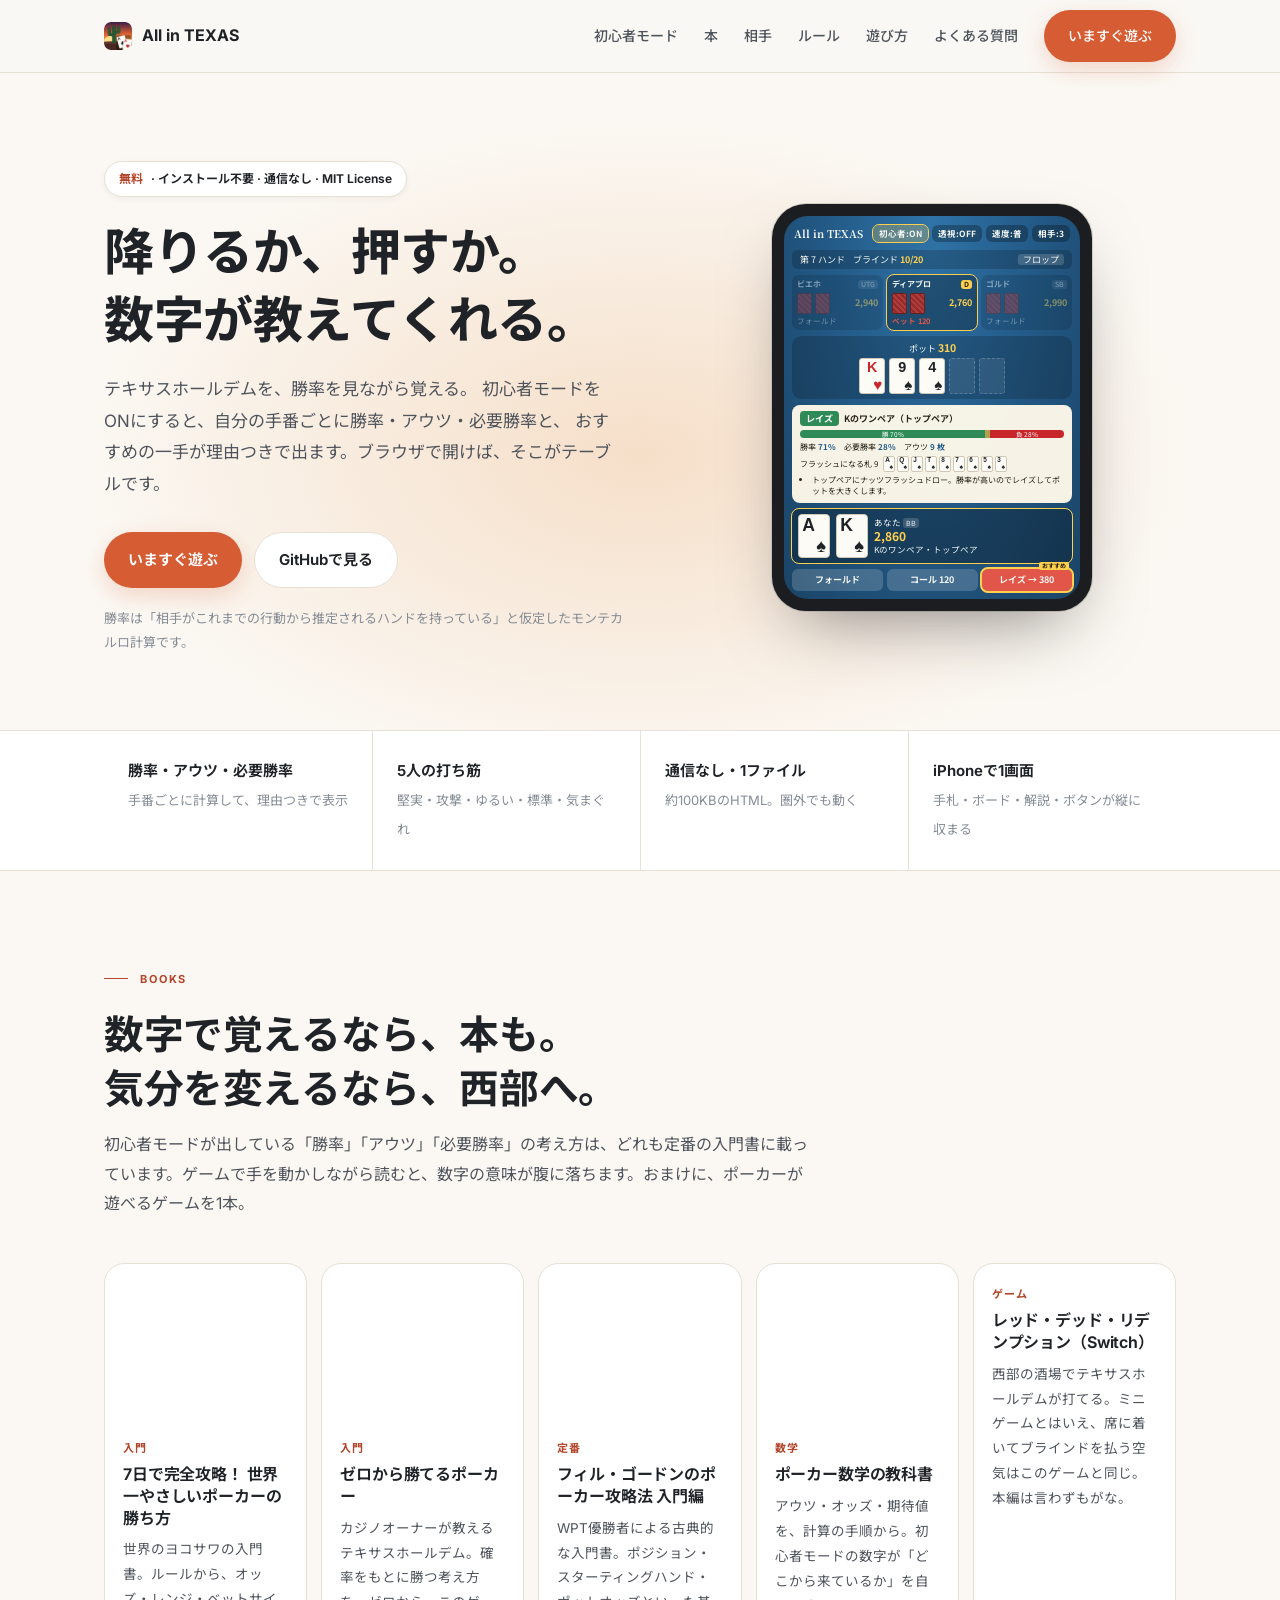
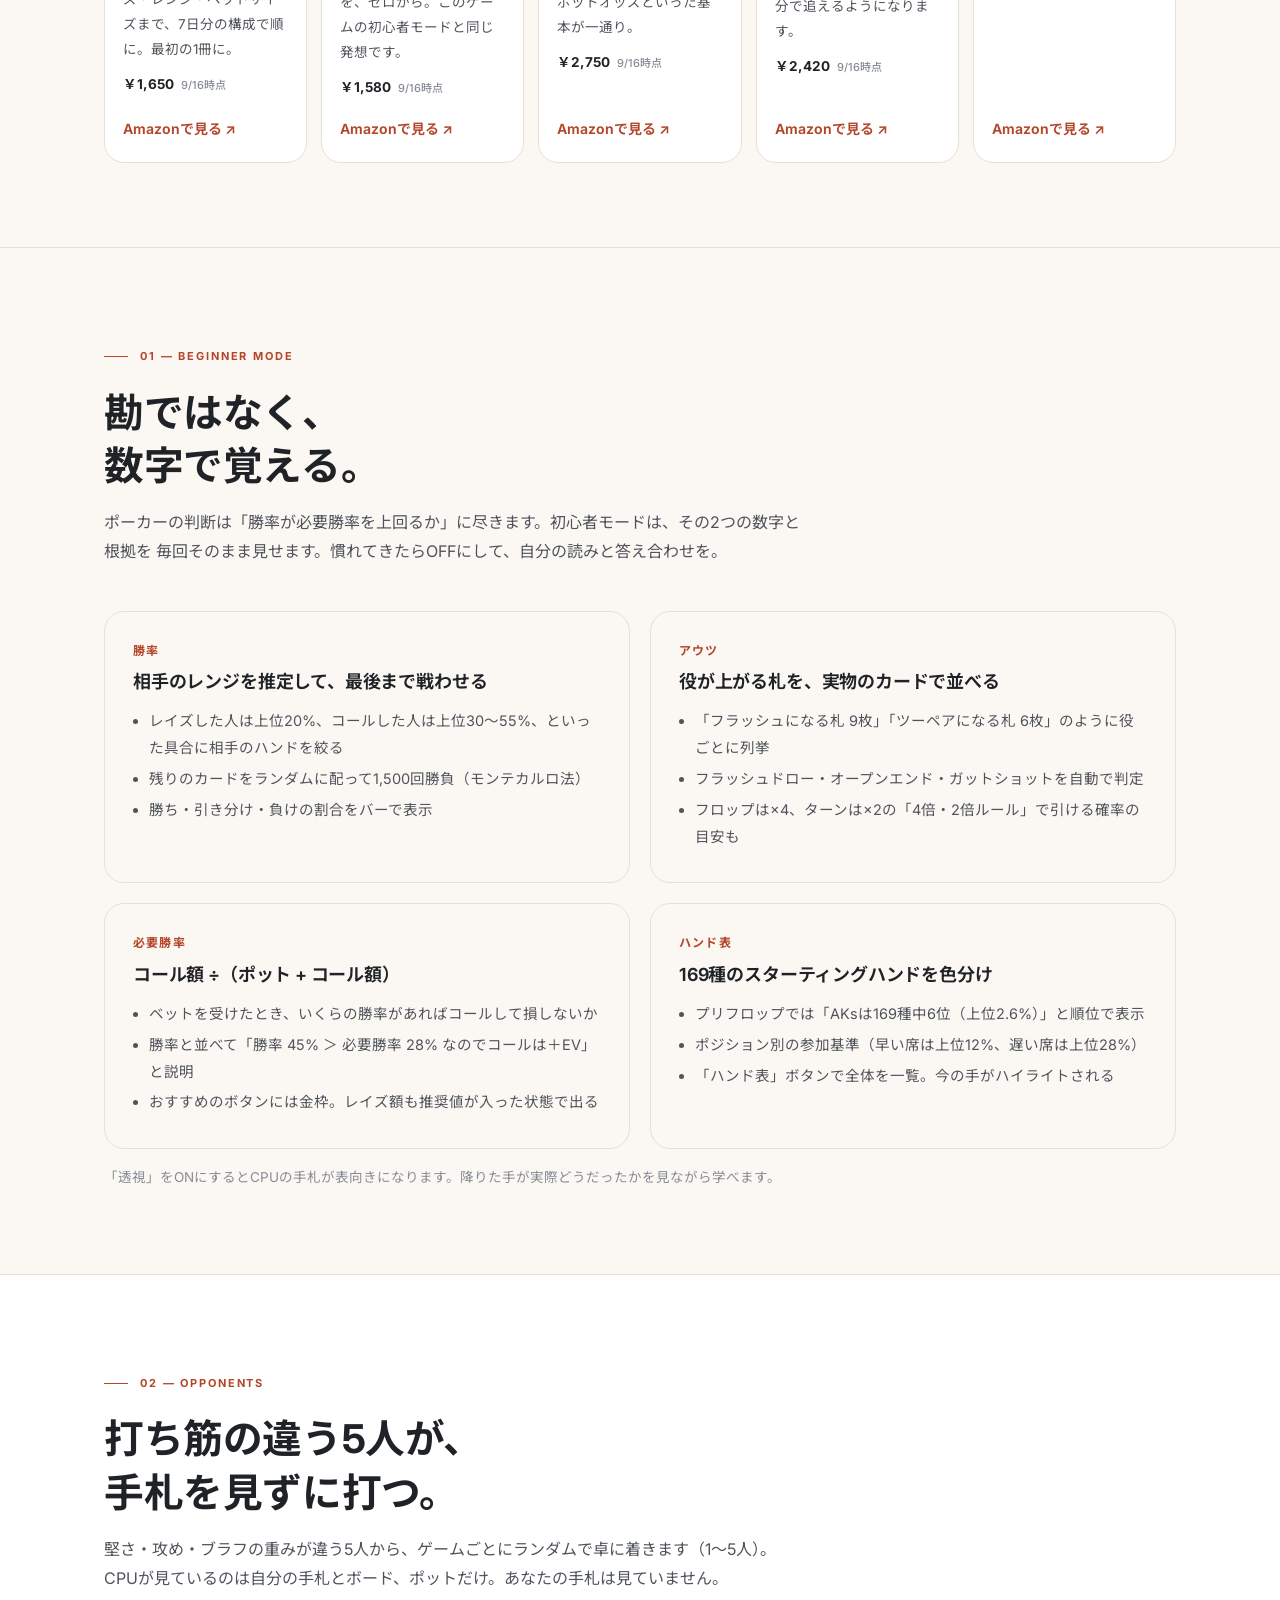
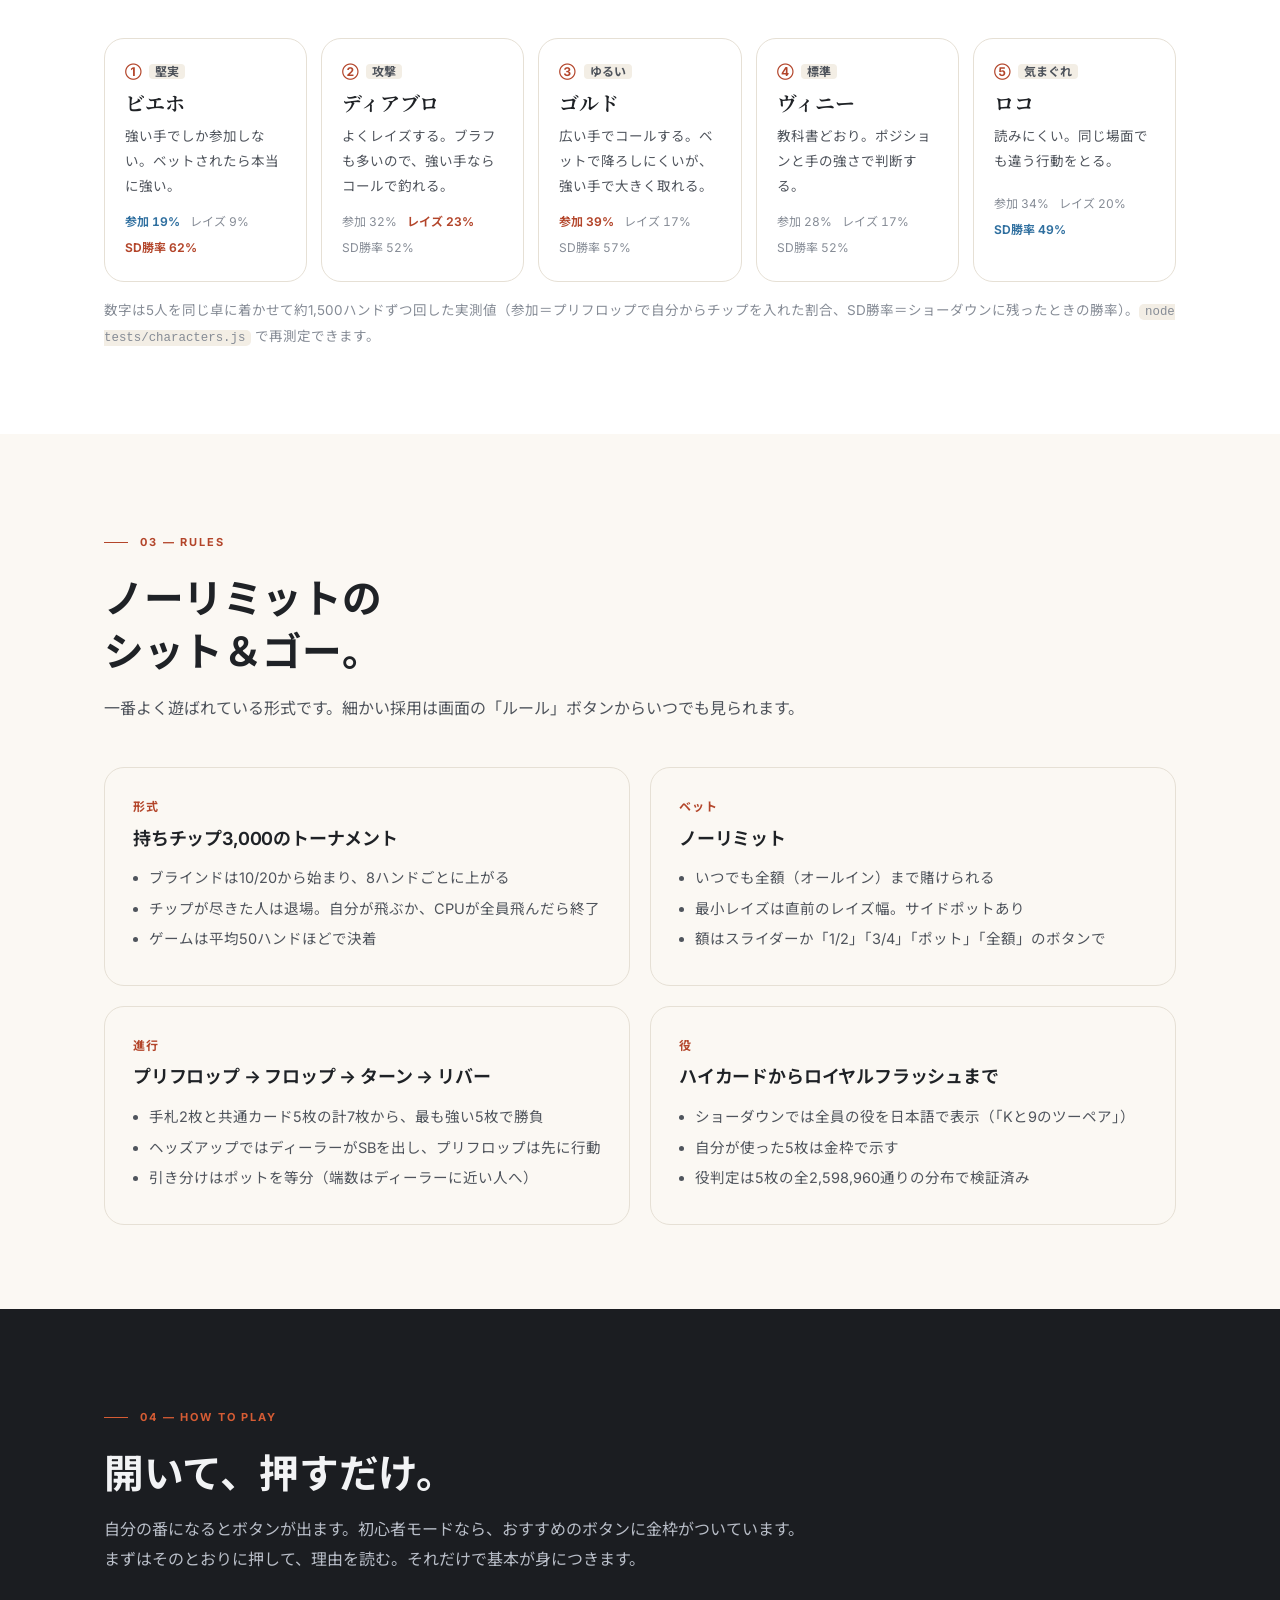
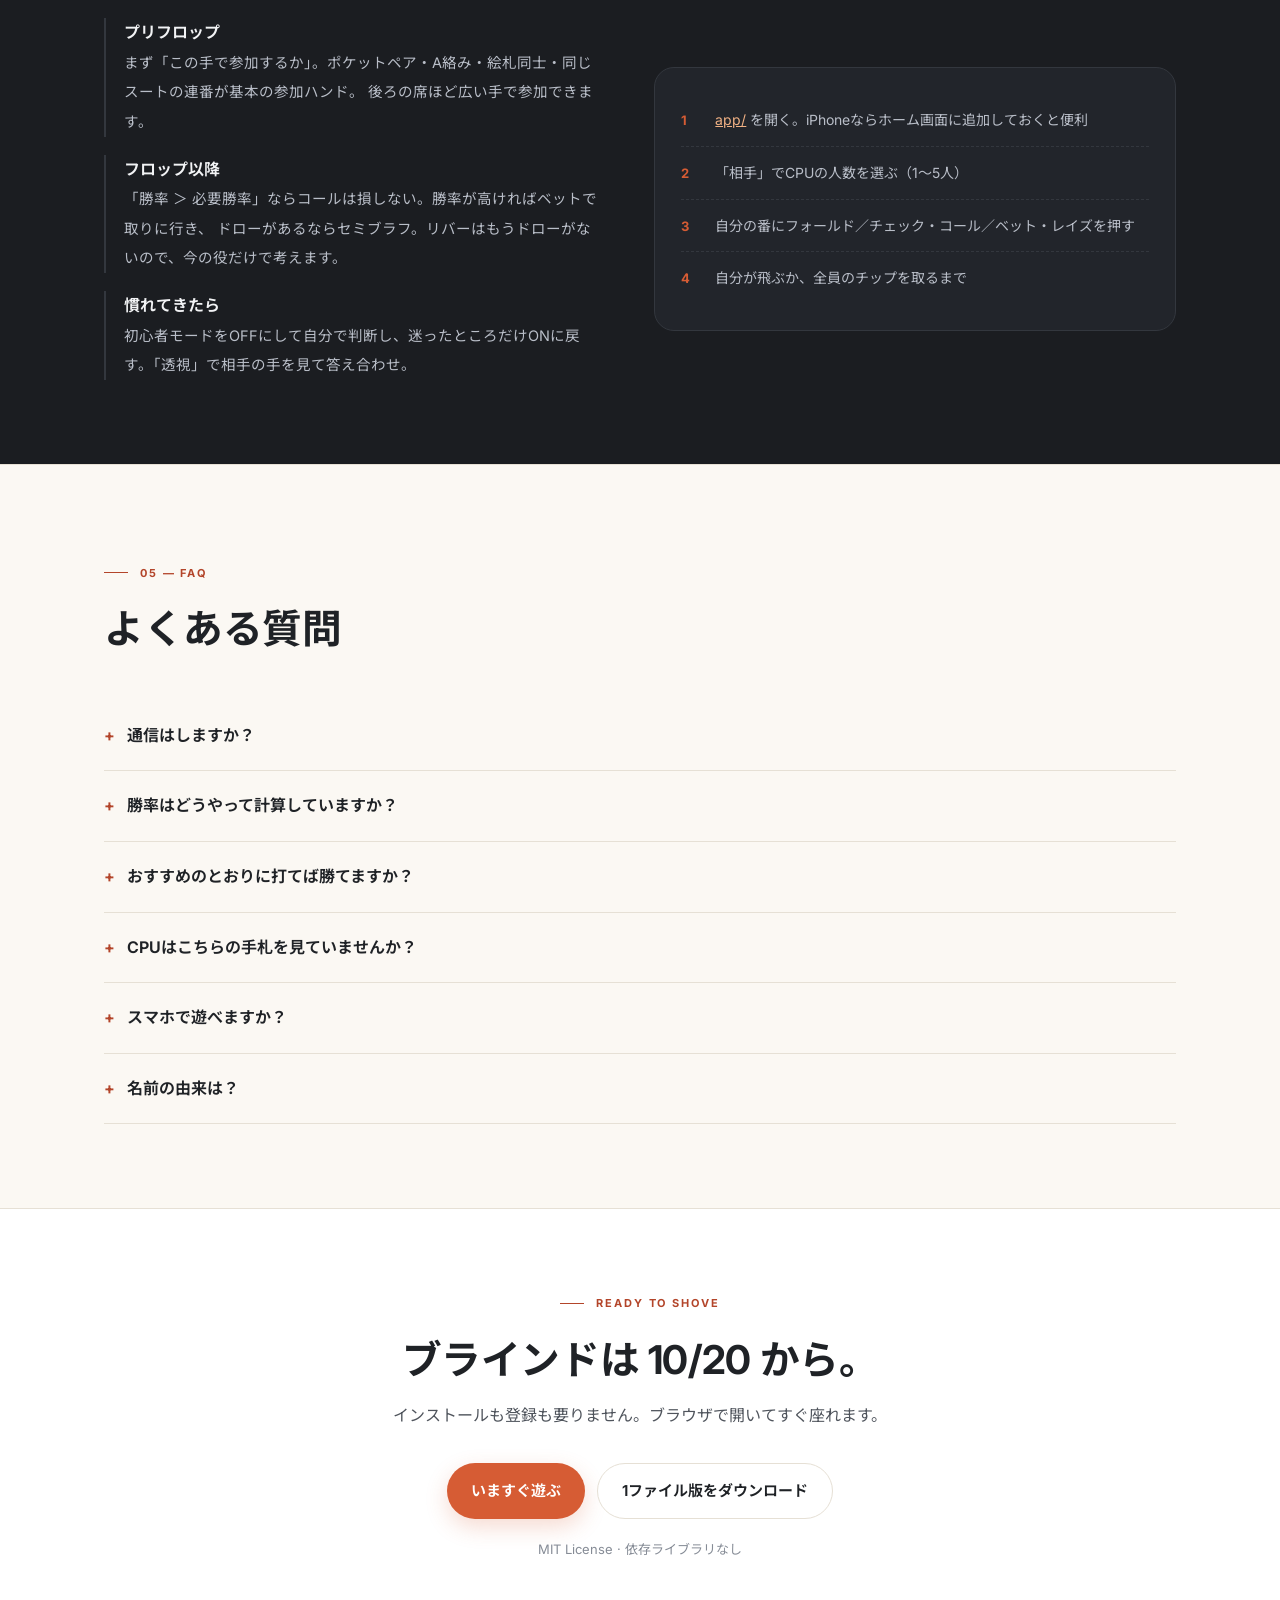
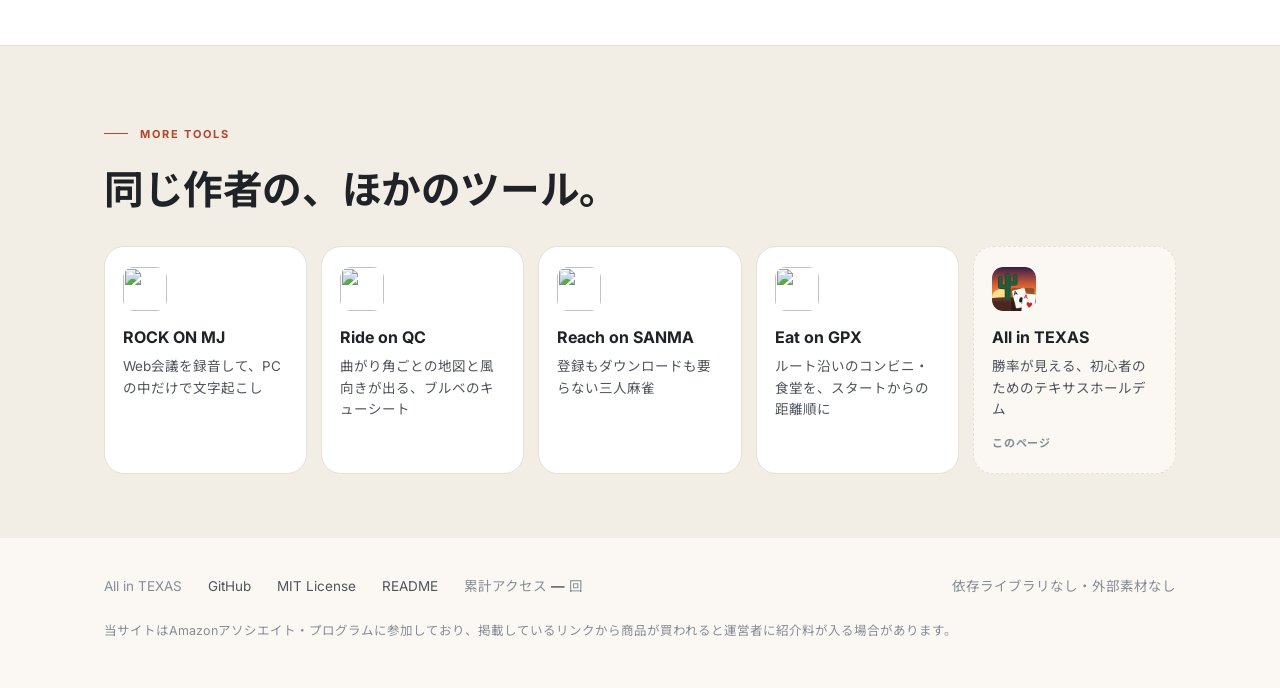
==== index.html @ 0d5d290a "本欄にレッド・デッド・リデンプション（Switch）を追加、5列に Co-Authored-By: Claude Opus 5 <noreply@anthropic.com>" ====
<!doctype html>
<html lang="ja">
<head>
<meta charset="utf-8">
<meta name="viewport" content="width=device-width,initial-scale=1">
<title>All in TEXAS｜勝率が見える、初心者のためのテキサスホールデム</title>
<meta name="description" content="インストール不要・通信なし・1ファイルで動くテキサスホールデム。初心者モードをONにすると、手番ごとに勝率・アウツ・必要勝率と、おすすめの一手を理由つきで表示。打ち筋の違う5人のCPUと対戦。">
<meta property="og:title" content="All in TEXAS">
<meta property="og:description" content="降りるか、押すか。数字が教えてくれる。勝率・アウツ・必要勝率が見える、初心者のためのテキサスホールデム。">
<meta property="og:type" content="website">
<meta property="og:url" content="https://pikaring.github.io/all-in-texas/">
<meta property="og:image" content="https://pikaring.github.io/all-in-texas/assets/og.png">
<meta property="og:image:width" content="1200">
<meta property="og:image:height" content="630">
<meta name="twitter:card" content="summary_large_image">
<meta name="twitter:title" content="All in TEXAS">
<meta name="twitter:description" content="降りるか、押すか。数字が教えてくれる。勝率・アウツ・必要勝率が見える、初心者のためのテキサスホールデム。">
<meta name="twitter:image" content="https://pikaring.github.io/all-in-texas/assets/og.png">
<link rel="icon" href="assets/favicon.ico">
<link rel="preconnect" href="https://fonts.googleapis.com">
<link rel="preconnect" href="https://fonts.gstatic.com" crossorigin>
<link href="https://fonts.googleapis.com/css2?family=Inter:wght@400;500;600;650;700;750&family=Noto+Sans+JP:wght@400;500;600;700&family=Noto+Serif+JP:wght@700&display=swap" rel="stylesheet">
<link rel="stylesheet" href="assets/site.css">
</head>
<body>

<header class="header">
  <div class="wrap header-inner">
    <a class="brand" href="#top"><img src="assets/icon.png" alt=""> All in TEXAS</a>
    <nav class="nav">
      <a href="#coach">初心者モード</a>
      <a href="#goods">本</a>
      <a href="#cpu">相手</a>
      <a href="#rules">ルール</a>
      <a href="#how">遊び方</a>
      <a href="#faq">よくある質問</a>
      <a class="btn btn-main" href="app/">いますぐ遊ぶ</a>
    </nav>
  </div>
</header>

<main id="top">

  <section class="hero">
    <div class="wrap hero-grid">
      <div>
        <span class="pill"><b>無料</b> · インストール不要 · 通信なし · MIT License</span>
        <h1>降りるか、押すか。<br>数字が教えてくれる。</h1>
        <p class="lead">テキサスホールデムを、勝率を見ながら覚える。
          初心者モードをONにすると、自分の手番ごとに勝率・アウツ・必要勝率と、
          おすすめの一手が理由つきで出ます。ブラウザで開けば、そこがテーブルです。</p>
        <div class="hero-actions">
          <a class="btn btn-main" href="app/">いますぐ遊ぶ</a>
          <a class="btn btn-sub" href="https://github.com/pikaring/all-in-texas">GitHubで見る</a>
        </div>
        <p class="hero-note">勝率は「相手がこれまでの行動から推定されるハンドを持っている」と仮定したモンテカルロ計算です。</p>
      </div>

      <!-- 実物の画面（app/css/style.css）の配色・段構成に合わせたモック -->
      <div class="phone" aria-hidden="true">
        <div class="board">
          <div class="tb"><span class="tt">All in TEXAS</span><span class="on">初心者:ON</span><span>透視:OFF</span><span>速度:普</span><span>相手:3</span></div>
          <div class="ib"><span>第 7 ハンド</span><span>ブラインド <b>10/20</b></span><span class="st">フロップ</span></div>

          <div class="opps">
            <div class="seat fold"><div class="sh"><b>ビエホ</b><span class="pos">UTG</span></div><div class="sb"><i class="c back"></i><i class="c back"></i><span class="stk">2,940</span></div><div class="sf">フォールド</div></div>
            <div class="seat act"><div class="sh"><b>ディアブロ</b><span class="pos d">D</span></div><div class="sb"><i class="c back"></i><i class="c back"></i><span class="stk">2,760</span></div><div class="sf strong">ベット 120</div></div>
            <div class="seat fold"><div class="sh"><b>ゴルド</b><span class="pos">SB</span></div><div class="sb"><i class="c back"></i><i class="c back"></i><span class="stk">2,990</span></div><div class="sf">フォールド</div></div>
          </div>

          <div class="center">
            <div class="pot">ポット <b>310</b></div>
            <div class="row"><i class="c r">K<small>♥</small></i><i class="c">9<small>♠</small></i><i class="c">4<small>♠</small></i><i class="c slot"></i><i class="c slot"></i></div>
          </div>

          <div class="coach">
            <div><span class="rec">レイズ</span><span class="hn">Kのワンペア（トップペア）</span></div>
            <div class="bar"><div class="w" style="width:70%">勝 70%</div><div class="t" style="width:2%"></div><div class="l" style="width:28%">負 28%</div></div>
            <div class="stats"><span>勝率 <b>71%</b></span><span>必要勝率 <b>28%</b></span><span>アウツ <b>9 枚</b></span></div>
            <div class="outs"><span class="lbl">フラッシュになる札 9</span><i class="c">A<small>♠</small></i><i class="c">Q<small>♠</small></i><i class="c">J<small>♠</small></i><i class="c">T<small>♠</small></i><i class="c">8<small>♠</small></i><i class="c">7<small>♠</small></i><i class="c">6<small>♠</small></i><i class="c">5<small>♠</small></i><i class="c">3<small>♠</small></i></div>
            <ul><li>トップペアにナッツフラッシュドロー。勝率が高いのでレイズしてポットを大きくします。</li></ul>
          </div>

          <div class="me">
            <i class="c">A<small>♠</small></i><i class="c">K<small>♠</small></i>
            <div class="info"><div>あなた <span class="pos" style="background:#ffffff29;border-radius:3px;padding:0 3px;font-size:7px">BB</span></div><div class="stk">2,860</div><div>Kのワンペア・トップペア</div></div>
          </div>
          <div class="acts"><span class="ab">フォールド</span><span class="ab">コール 120</span><span class="ab warn rec">レイズ → 380</span></div>
        </div>
      </div>
    </div>
  </section>

  <div class="specs">
    <div class="wrap specs-grid">
      <div class="spec"><b>勝率・アウツ・必要勝率</b><span>手番ごとに計算して、理由つきで表示</span></div>
      <div class="spec"><b>5人の打ち筋</b><span>堅実・攻撃・ゆるい・標準・気まぐれ</span></div>
      <div class="spec"><b>通信なし・1ファイル</b><span>約100KBのHTML。圏外でも動く</span></div>
      <div class="spec"><b>iPhoneで1画面</b><span>手札・ボード・解説・ボタンが縦に収まる</span></div>
    </div>
  </div>

  <section class="goods" id="goods">
    <div class="wrap">
      <div class="sec-head">
        <p class="eyebrow">BOOKS</p>
        <h2>数字で覚えるなら、本も。<br>気分を変えるなら、西部へ。</h2>
        <p>初心者モードが出している「勝率」「アウツ」「必要勝率」の考え方は、どれも定番の入門書に載っています。ゲームで手を動かしながら読むと、数字の意味が腹に落ちます。おまけに、ポーカーが遊べるゲームを1本。</p>
      </div>
      <div class="goods-grid">
        <div class="good" data-asin="4046066601">
          <p class="gcat">入門</p>
          <h3>7日で完全攻略！ 世界一やさしいポーカーの勝ち方</h3>
          <p>世界のヨコサワの入門書。ルールから、オッズ・レンジ・ベットサイズまで、7日分の構成で順に。最初の1冊に。</p>
          <a class="glink" href="https://www.amazon.co.jp/dp/4046066601?tag=redcomet-22" target="_blank" rel="sponsored noopener">Amazonで見る ↗</a>
        </div>
        <div class="good" data-asin="4041081467">
          <p class="gcat">入門</p>
          <h3>ゼロから勝てるポーカー</h3>
          <p>カジノオーナーが教えるテキサスホールデム。確率をもとに勝つ考え方を、ゼロから。このゲームの初心者モードと同じ発想です。</p>
          <a class="glink" href="https://www.amazon.co.jp/dp/4041081467?tag=redcomet-22" target="_blank" rel="sponsored noopener">Amazonで見る ↗</a>
        </div>
        <div class="good" data-asin="4775949012">
          <p class="gcat">定番</p>
          <h3>フィル・ゴードンのポーカー攻略法 入門編</h3>
          <p>WPT優勝者による古典的な入門書。ポジション・スターティングハンド・ポットオッズといった基本が一通り。</p>
          <a class="glink" href="https://www.amazon.co.jp/dp/4775949012?tag=redcomet-22" target="_blank" rel="sponsored noopener">Amazonで見る ↗</a>
        </div>
        <div class="good" data-asin="4775949292">
          <p class="gcat">数学</p>
          <h3>ポーカー数学の教科書</h3>
          <p>アウツ・オッズ・期待値を、計算の手順から。初心者モードの数字が「どこから来ているか」を自分で追えるようになります。</p>
          <a class="glink" href="https://www.amazon.co.jp/dp/4775949292?tag=redcomet-22" target="_blank" rel="sponsored noopener">Amazonで見る ↗</a>
        </div>
        <div class="good" data-asin="B0CGH7T43M">
          <p class="gcat">ゲーム</p>
          <h3>レッド・デッド・リデンプション（Switch）</h3>
          <p>西部の酒場でテキサスホールデムが打てる。ミニゲームとはいえ、席に着いてブラインドを払う空気はこのゲームと同じ。本編は言わずもがな。</p>
          <a class="glink" href="https://www.amazon.co.jp/dp/B0CGH7T43M?tag=redcomet-22" target="_blank" rel="sponsored noopener">Amazonで見る ↗</a>
        </div>
      </div>
    </div>
  </section>

  <section id="coach">
    <div class="wrap">
      <div class="sec-head">
        <p class="eyebrow">01 — BEGINNER MODE</p>
        <h2>勘ではなく、<br>数字で覚える。</h2>
        <p>ポーカーの判断は「勝率が必要勝率を上回るか」に尽きます。初心者モードは、その2つの数字と根拠を
          毎回そのまま見せます。慣れてきたらOFFにして、自分の読みと答え合わせを。</p>
      </div>

      <div class="cards">
        <div class="card">
          <p class="num">勝率</p>
          <h3>相手のレンジを推定して、最後まで戦わせる</h3>
          <ul>
            <li>レイズした人は上位20%、コールした人は上位30〜55%、といった具合に相手のハンドを絞る</li>
            <li>残りのカードをランダムに配って1,500回勝負（モンテカルロ法）</li>
            <li>勝ち・引き分け・負けの割合をバーで表示</li>
          </ul>
        </div>
        <div class="card">
          <p class="num">アウツ</p>
          <h3>役が上がる札を、実物のカードで並べる</h3>
          <ul>
            <li>「フラッシュになる札 9枚」「ツーペアになる札 6枚」のように役ごとに列挙</li>
            <li>フラッシュドロー・オープンエンド・ガットショットを自動で判定</li>
            <li>フロップは×4、ターンは×2の「4倍・2倍ルール」で引ける確率の目安も</li>
          </ul>
        </div>
        <div class="card">
          <p class="num">必要勝率</p>
          <h3>コール額 ÷（ポット + コール額）</h3>
          <ul>
            <li>ベットを受けたとき、いくらの勝率があればコールして損しないか</li>
            <li>勝率と並べて「勝率 45% ＞ 必要勝率 28% なのでコールは＋EV」と説明</li>
            <li>おすすめのボタンには金枠。レイズ額も推奨値が入った状態で出る</li>
          </ul>
        </div>
        <div class="card">
          <p class="num">ハンド表</p>
          <h3>169種のスターティングハンドを色分け</h3>
          <ul>
            <li>プリフロップでは「AKsは169種中6位（上位2.6%）」と順位で表示</li>
            <li>ポジション別の参加基準（早い席は上位12%、遅い席は上位28%）</li>
            <li>「ハンド表」ボタンで全体を一覧。今の手がハイライトされる</li>
          </ul>
        </div>
      </div>
      <p class="note">「透視」をONにするとCPUの手札が表向きになります。降りた手が実際どうだったかを見ながら学べます。</p>
    </div>
  </section>

  <section class="alt" id="cpu">
    <div class="wrap">
      <div class="sec-head">
        <p class="eyebrow">02 — OPPONENTS</p>
        <h2>打ち筋の違う5人が、<br>手札を見ずに打つ。</h2>
        <p>堅さ・攻め・ブラフの重みが違う5人から、ゲームごとにランダムで卓に着きます（1〜5人）。
          CPUが見ているのは自分の手札とボード、ポットだけ。あなたの手札は見ていません。</p>
      </div>

      <div class="chars">
        <div class="char"><div class="cn">①<span class="tag">堅実</span></div><h3>ビエホ</h3><p>強い手でしか参加しない。ベットされたら本当に強い。</p><div class="stat"><span class="cool">参加 19%</span><span>レイズ 9%</span><span class="hot">SD勝率 62%</span></div></div>
        <div class="char"><div class="cn">②<span class="tag">攻撃</span></div><h3>ディアブロ</h3><p>よくレイズする。ブラフも多いので、強い手ならコールで釣れる。</p><div class="stat"><span>参加 32%</span><span class="hot">レイズ 23%</span><span>SD勝率 52%</span></div></div>
        <div class="char"><div class="cn">③<span class="tag">ゆるい</span></div><h3>ゴルド</h3><p>広い手でコールする。ベットで降ろしにくいが、強い手で大きく取れる。</p><div class="stat"><span class="hot">参加 39%</span><span>レイズ 17%</span><span>SD勝率 57%</span></div></div>
        <div class="char"><div class="cn">④<span class="tag">標準</span></div><h3>ヴィニー</h3><p>教科書どおり。ポジションと手の強さで判断する。</p><div class="stat"><span>参加 28%</span><span>レイズ 17%</span><span>SD勝率 52%</span></div></div>
        <div class="char"><div class="cn">⑤<span class="tag">気まぐれ</span></div><h3>ロコ</h3><p>読みにくい。同じ場面でも違う行動をとる。</p><div class="stat"><span>参加 34%</span><span>レイズ 20%</span><span class="cool">SD勝率 49%</span></div></div>
      </div>
      <p class="note">数字は5人を同じ卓に着かせて約1,500ハンドずつ回した実測値（参加＝プリフロップで自分からチップを入れた割合、SD勝率＝ショーダウンに残ったときの勝率）。<code>node tests/characters.js</code> で再測定できます。</p>
    </div>
  </section>

  <section id="rules">
    <div class="wrap">
      <div class="sec-head">
        <p class="eyebrow">03 — RULES</p>
        <h2>ノーリミットの<br>シット＆ゴー。</h2>
        <p>一番よく遊ばれている形式です。細かい採用は画面の「ルール」ボタンからいつでも見られます。</p>
      </div>

      <div class="cards">
        <div class="card">
          <p class="num">形式</p>
          <h3>持ちチップ3,000のトーナメント</h3>
          <ul>
            <li>ブラインドは10/20から始まり、8ハンドごとに上がる</li>
            <li>チップが尽きた人は退場。自分が飛ぶか、CPUが全員飛んだら終了</li>
            <li>ゲームは平均50ハンドほどで決着</li>
          </ul>
        </div>
        <div class="card">
          <p class="num">ベット</p>
          <h3>ノーリミット</h3>
          <ul>
            <li>いつでも全額（オールイン）まで賭けられる</li>
            <li>最小レイズは直前のレイズ幅。サイドポットあり</li>
            <li>額はスライダーか「1/2」「3/4」「ポット」「全額」のボタンで</li>
          </ul>
        </div>
        <div class="card">
          <p class="num">進行</p>
          <h3>プリフロップ → フロップ → ターン → リバー</h3>
          <ul>
            <li>手札2枚と共通カード5枚の計7枚から、最も強い5枚で勝負</li>
            <li>ヘッズアップではディーラーがSBを出し、プリフロップは先に行動</li>
            <li>引き分けはポットを等分（端数はディーラーに近い人へ）</li>
          </ul>
        </div>
        <div class="card">
          <p class="num">役</p>
          <h3>ハイカードからロイヤルフラッシュまで</h3>
          <ul>
            <li>ショーダウンでは全員の役を日本語で表示（「Kと9のツーペア」）</li>
            <li>自分が使った5枚は金枠で示す</li>
            <li>役判定は5枚の全2,598,960通りの分布で検証済み</li>
          </ul>
        </div>
      </div>
    </div>
  </section>

  <section class="night" id="how">
    <div class="wrap">
      <div class="sec-head">
        <p class="eyebrow">04 — HOW TO PLAY</p>
        <h2>開いて、押すだけ。</h2>
        <p>自分の番になるとボタンが出ます。初心者モードなら、おすすめのボタンに金枠がついています。
          まずはそのとおりに押して、理由を読む。それだけで基本が身につきます。</p>
      </div>

      <div class="night-grid">
        <div class="night-list">
          <div class="night-item">
            <b>プリフロップ</b>
            <span>まず「この手で参加するか」。ポケットペア・A絡み・絵札同士・同じスートの連番が基本の参加ハンド。
              後ろの席ほど広い手で参加できます。</span>
          </div>
          <div class="night-item">
            <b>フロップ以降</b>
            <span>「勝率 ＞ 必要勝率」ならコールは損しない。勝率が高ければベットで取りに行き、
              ドローがあるならセミブラフ。リバーはもうドローがないので、今の役だけで考えます。</span>
          </div>
          <div class="night-item">
            <b>慣れてきたら</b>
            <span>初心者モードをOFFにして自分で判断し、迷ったところだけONに戻す。「透視」で相手の手を見て答え合わせ。</span>
          </div>
        </div>

        <div class="steps-box">
          <div class="flow-step"><em>1</em><span><a href="app/">app/</a> を開く。iPhoneならホーム画面に追加しておくと便利</span></div>
          <div class="flow-step"><em>2</em><span>「相手」でCPUの人数を選ぶ（1〜5人）</span></div>
          <div class="flow-step"><em>3</em><span>自分の番にフォールド／チェック・コール／ベット・レイズを押す</span></div>
          <div class="flow-step"><em>4</em><span>自分が飛ぶか、全員のチップを取るまで</span></div>
        </div>
      </div>
    </div>
  </section>

  <section class="faq" id="faq">
    <div class="wrap">
      <div class="sec-head">
        <p class="eyebrow">05 — FAQ</p>
        <h2>よくある質問</h2>
      </div>

      <details>
        <summary>通信はしますか？</summary>
        <p>しません。読み込むのはHTML・CSS・JSだけで、対戦中に外部と通信する処理はありません。
          <code>standalone.html</code> 1ファイルをダウンロードしておけば、圏外でも遊べます。</p>
      </details>
      <details>
        <summary>勝率はどうやって計算していますか？</summary>
        <p>残っている相手それぞれについて「これまでの行動から推定されるハンドの範囲（レンジ）」を仮定し、
          その範囲からランダムに手札を配り、残りの共通カードもランダムに配って最後まで勝負させます。
          これを1,500回繰り返した勝ちの割合が勝率です。相手が本当に持っている手札は使いません。</p>
      </details>
      <details>
        <summary>おすすめのとおりに打てば勝てますか？</summary>
        <p>基本を外さなくはなりますが、必ず勝てるわけではありません。推奨は「勝率と必要勝率の比較」と
          「ポジション別の参加基準」というシンプルなルールで決めていて、相手の癖やベット額の意味までは読んでいません。
          そこから先が、あなたの読みの出番です。</p>
      </details>
      <details>
        <summary>CPUはこちらの手札を見ていませんか？</summary>
        <p>見ていません。CPUが参照するのは自分の手札と、誰にでも見える共通カード・ポット・ベット額だけです。
          勝率の概算も、あなたと同じくランダムな相手を仮定して計算しています。</p>
      </details>
      <details>
        <summary>スマホで遊べますか？</summary>
        <p>iPhoneを基準に作っています（幅430pxで、スクロールなしで1画面に収まるように）。
          パソコンのブラウザでも遊べます。</p>
      </details>
      <details>
        <summary>名前の由来は？</summary>
        <p>オールイン（All in）と、テキサス（Texas Hold'em）。アイコンは夕焼けの砂漠にサボテン、
          手前にオールインする手の代名詞、ポケットエースを置きました。</p>
      </details>
    </div>
  </section>

  <section class="cta">
    <div class="wrap">
      <p class="eyebrow" style="justify-content:center">READY TO SHOVE</p>
      <h2>ブラインドは 10/20 から。</h2>
      <p style="margin-top:14px">インストールも登録も要りません。ブラウザで開いてすぐ座れます。</p>
      <div class="hero-actions">
        <a class="btn btn-main" href="app/">いますぐ遊ぶ</a>
        <a class="btn btn-sub" href="app/standalone.html" download="all-in-texas.html">1ファイル版をダウンロード</a>
      </div>
      <p class="hero-note">MIT License · 依存ライブラリなし</p>
    </div>
  </section>

  <section class="family" id="family">
    <div class="wrap">
      <div class="sec-head">
        <p class="eyebrow">MORE TOOLS</p>
        <h2>同じ作者の、ほかのツール。</h2>
      </div>
      <div class="family-grid">
        <a class="fam" href="https://pikaring.github.io/rock-on-mj/"><img src="https://pikaring.github.io/rock-on-mj/assets/icon.png" alt=""><b>ROCK ON MJ</b><span>Web会議を録音して、PCの中だけで文字起こし</span></a>
        <a class="fam" href="https://pikaring.github.io/ride-on-qc/"><img src="https://pikaring.github.io/ride-on-qc/assets/icon.png" alt=""><b>Ride on QC</b><span>曲がり角ごとの地図と風向きが出る、ブルベのキューシート</span></a>
        <a class="fam" href="https://pikaring.github.io/reach-on-sanma/"><img src="https://pikaring.github.io/reach-on-sanma/assets/icon.png" alt=""><b>Reach on SANMA</b><span>登録もダウンロードも要らない三人麻雀</span></a>
        <a class="fam" href="https://pikaring.github.io/eat-on-gpx/"><img src="https://pikaring.github.io/eat-on-gpx/assets/icon.png" alt=""><b>Eat on GPX</b><span>ルート沿いのコンビニ・食堂を、スタートからの距離順に</span></a>
        <a class="fam current" href="https://pikaring.github.io/all-in-texas/"><img src="assets/icon.png" alt=""><b>All in TEXAS</b><span>勝率が見える、初心者のためのテキサスホールデム</span><em>このページ</em></a>
      </div>
    </div>
  </section>

</main>

<footer class="footer">
  <div class="wrap footer-inner">
    <span>All in TEXAS</span>
    <a href="https://github.com/pikaring/all-in-texas">GitHub</a>
    <a href="https://github.com/pikaring/all-in-texas/blob/main/LICENSE">MIT License</a>
    <a href="https://github.com/pikaring/all-in-texas/blob/main/README.md">README</a>
    <span class="counter">累計アクセス <b id="counter-value">―</b> 回</span>
    <span class="sep">依存ライブラリなし・外部素材なし</span>
    <span class="disclosure">当サイトはAmazonアソシエイト・プログラムに参加しており、掲載しているリンクから商品が買われると運営者に紹介料が入る場合があります。</span>
  </div>
</footer>

<script>
// アクセスカウンター（庁内Webと同じGAS。page名でサイトごとに別カウント）
(function () {
  var el = document.getElementById('counter-value');
  if (!el) return;
  var page = location.pathname.replace(/index\.html$/, '');
  fetch('https://script.google.com/macros/s/AKfycbxkQLZXNAFXkT7zhIO0TmMDGU3A0TQ234Lf-yhw5J7lvFAjCi3KLNLRd_LKd_xlOxPd/exec?page=' + encodeURIComponent(page))
    .then(function (r) { return r.json(); })
    .then(function (d) { el.textContent = Number(d.count).toLocaleString('ja-JP'); })
    .catch(function () { el.textContent = '―'; });
})();
</script>
<script>
// Amazon Creators API で取った商品情報（tools/fetch_goods.py が assets/goods.json に書く）。
// 取れていれば画像と価格を足し、無ければテキストカードのまま。
(function () {
  var cards = document.querySelectorAll('.good[data-asin]');
  if (!cards.length) return;
  fetch('assets/goods.json', { cache: 'no-cache' }).then(function (r) { return r.json(); }).then(function (d) {
    var at = new Date(d.fetchedAt);
    var stamp = isNaN(at) ? '' : (at.getMonth() + 1) + '/' + at.getDate() + '時点';
    cards.forEach(function (c) {
      var it = d.items && d.items[c.dataset.asin];
      if (!it) return;
      if (it.image) {
        var img = document.createElement('img');
        img.className = 'gimg'; img.src = it.image; img.alt = ''; img.loading = 'lazy';
        c.insertBefore(img, c.firstChild);
      }
      if (it.price) {
        var p = document.createElement('p');
        p.className = 'gprice';
        p.innerHTML = it.price + (stamp ? ' <small>' + stamp + '</small>' : '');
        var link = c.querySelector('.glink');
        c.insertBefore(p, link);
      }
      if (it.url) { var a = c.querySelector('.glink'); if (a) a.href = it.url; }
    });
  }).catch(function () { /* 取れなければ何もしない */ });
})();
</script>
</body>
</html>
---- assets/site.css ----
/* All in TEXAS 紹介ページ
   夕焼けの砂漠：紙の白、夕焼けの橙、サボテンの緑。
   純白と純黒を使わないことで、落ち着いた見え方にする。
   ヒーローの画面モックだけは実物と同じ青いラシャ。 */

:root {
  --ember: #d65c34;
  --ember-dark: #b3452a;
  --cactus: #265c38;
  --ink: #1f2226;
  --body: #4f545c;
  --muted: #868c96;
  --silver: #aab0bb;
  --paper: #fbf8f3;
  --cream: #f3eee5;
  --line: #e6e0d5;
  --night: #1b1d21;
  --night-line: #33373e;
  --white: #fff;
  --felt: #245c8a;
  --felt-dark: #1a4466;
  --radius: 20px;
  --wrap: 1120px;
}

* { box-sizing: border-box; }
html { scroll-behavior: smooth; scroll-padding-top: 92px; }

body {
  margin: 0;
  background: var(--paper);
  color: var(--body);
  font-family: Inter, "Noto Sans JP", "Yu Gothic", Meiryo, sans-serif;
  font-size: 16px;
  line-height: 1.85;
  -webkit-font-smoothing: antialiased;
}

img { max-width: 100%; display: block; }
a { color: var(--ember-dark); }
code { font-family: "Cascadia Code", Consolas, monospace; font-size: .92em; background: var(--cream); padding: 1px 6px; border-radius: 5px; }

.wrap { max-width: var(--wrap); margin: 0 auto; padding: 0 24px; }

h1, h2, h3 { color: var(--ink); line-height: 1.35; letter-spacing: -.01em; margin: 0; }
h2 { font-size: clamp(28px, 3.1vw, 40px); font-weight: 700; }
h3 { font-size: 18px; font-weight: 650; }
p { margin: 0; }

.eyebrow {
  display: flex; align-items: center; gap: 12px;
  color: var(--ember-dark);
  font-size: 11px; font-weight: 700; letter-spacing: .17em;
  margin: 0 0 20px;
}
.eyebrow:before { content: ""; width: 24px; height: 1px; background: currentColor; }

/* ---- ヘッダー ---- */
.header {
  position: sticky; top: 0; z-index: 50;
  background: #faf8f4d9; backdrop-filter: blur(16px);
  border-bottom: 1px solid var(--line);
}
.header-inner { height: 72px; display: flex; align-items: center; gap: 28px; }
.brand { display: flex; align-items: center; gap: 10px; font-weight: 700; color: var(--ink); text-decoration: none; }
.brand img { width: 28px; height: 28px; border-radius: 7px; }
.nav { margin-left: auto; display: flex; align-items: center; gap: 26px; }
.nav a { color: var(--body); text-decoration: none; font-size: 14px; font-weight: 500; }
.nav a:hover { color: var(--ember-dark); }
.nav .btn-main, .nav .btn-main:hover { color: var(--white); }  /* .nav a より優先させる */

/* ---- ボタン ---- */
.btn {
  display: inline-flex; align-items: center; gap: 8px;
  padding: 13px 24px; border-radius: 999px;
  font-weight: 650; font-size: 15px; text-decoration: none;
  transition: background .2s, transform .2s, box-shadow .2s;
}
.btn-main { background: var(--ember); color: var(--white); box-shadow: 0 8px 22px #d65c3438; }
.btn-main:hover { background: var(--ember-dark); transform: translateY(-1px); box-shadow: 0 12px 28px #d65c3445; }
.btn-sub { background: var(--white); color: var(--ink); border: 1px solid var(--line); }
.btn-sub:hover { border-color: #cfcabf; transform: translateY(-1px); }

/* ---- ヒーロー ---- */
.hero { position: relative; padding: 88px 0 76px; overflow: hidden; }
.hero:before {
  content: ""; position: absolute; inset: 0; z-index: -1;
  background: radial-gradient(ellipse at 50% 58%, #f6dfc9 0, transparent 62%), var(--paper);
}
.hero-grid { display: grid; grid-template-columns: 1.04fr .96fr; gap: 56px; align-items: center; }
.pill {
  display: inline-flex; align-items: center; gap: 8px;
  background: var(--white); border: 1px solid var(--line); border-radius: 999px;
  padding: 6px 14px; font-size: 12px; font-weight: 650; color: var(--ink);
  box-shadow: 0 2px 6px #1f22260d;
}
.pill b { color: var(--ember-dark); }
h1 { font-size: clamp(34px, 4vw, 50px); font-weight: 750; margin: 22px 0 20px; }
.lead { font-size: 17px; max-width: 30em; }
.hero-actions { display: flex; flex-wrap: wrap; gap: 12px; margin: 32px 0 18px; }
.hero-note { font-size: 13px; color: var(--muted); }

/* ---- 画面のモック（スマホの画面） ----
   app/css/style.css の配色をそのまま使う。カードは文字。 */
.phone {
  width: 320px; margin: 0 auto;
  background: var(--night); border-radius: 34px; padding: 12px;
  box-shadow: 0 30px 70px -26px #1f222688, 0 0 0 1px #d9d4cb;
}
.board {
  background: radial-gradient(ellipse at 50% 0%, #2f74a8, var(--felt) 45%, var(--felt-dark));
  border-radius: 24px; overflow: hidden; color: #f3f6f4;
  font-family: "Hiragino Sans", "Noto Sans JP", "Yu Gothic", Meiryo, sans-serif;
  padding: 8px; font-size: 9px; line-height: 1.3;
}
.tb { display: flex; gap: 4px; align-items: center; margin-bottom: 6px; flex-wrap: wrap; }
.tb span { background: #00000047; border-radius: 6px; padding: 3px 6px; font-weight: 700; font-size: 8.5px; white-space: nowrap; }
.tb span.on { background: #ffcf4d40; outline: 1px solid #ffcf4d; }
.tb .tt { background: none; font-family: "Noto Serif JP", "Yu Mincho", serif; font-size: 10.5px; padding-left: 2px; }
.ib { display: flex; gap: 8px; align-items: center; background: #00000030; border-radius: 6px; padding: 4px 8px; margin-bottom: 6px; font-size: 9px; }
.ib b { color: #ffcf4d; }
.ib .st { margin-left: auto; background: #ffffff29; border-radius: 3px; padding: 0 5px; }
.opps { display: grid; grid-template-columns: repeat(3, 1fr); gap: 4px; margin-bottom: 6px; }
.seat { background: #00000047; border-radius: 7px; padding: 4px 5px; }
.seat.fold { opacity: .45; }
.seat.act { outline: 1px solid #ffcf4d; }
.sh { display: flex; gap: 3px; align-items: center; font-size: 8px; margin-bottom: 3px; white-space: nowrap; }
.sh b { font-weight: 700; }
.sh .pos { margin-left: auto; background: #ffffff29; border-radius: 3px; padding: 0 3px; font-size: 7px; }
.sh .pos.d { background: #ffcf4d; color: #2b2205; font-weight: 700; }
.sb { display: flex; align-items: center; gap: 3px; }
.sb .stk { margin-left: auto; color: #ffcf4d; font-weight: 700; font-size: 9px; }
.sf { font-size: 7.5px; opacity: .85; margin-top: 2px; white-space: nowrap; }
.sf.strong { color: #e2564a; font-weight: 700; opacity: 1; }
.c {
  --w: 15px; --h: 21px;
  display: inline-flex; flex-direction: column; justify-content: space-between;
  width: var(--w); height: var(--h); border-radius: 2px; padding: 1px 2px; flex: none;
  background: #fdfbf5; border: 1px solid #cfc8b6; color: #1f2226; font-weight: 700; font-style: normal; line-height: 1;
  font-family: "Helvetica Neue", Arial, sans-serif; font-size: calc(var(--h) * .40);
}
.c small { align-self: flex-end; font-size: calc(var(--h) * .42); }
.c.r { color: #c8262b; }
.c.back { background: repeating-linear-gradient(45deg, #b23a3a 0 2px, #8f2c2c 2px 4px); border-color: #6b2020; }
.c.slot { background: #ffffff14; border: 1px dashed #ffffff30; }
.center { background: #00000030; border-radius: 9px; padding: 5px 6px; text-align: center; margin-bottom: 6px; }
.center .pot { font-size: 9px; margin-bottom: 4px; }
.center .pot b { color: #ffcf4d; font-size: 10.5px; }
.center .row { display: inline-flex; gap: 4px; }
.center .c { --w: 26px; --h: 36px; border-radius: 3px; }
.coach { background: #fffaebf5; color: #2a2418; border-radius: 8px; padding: 6px 8px; margin-bottom: 6px; font-size: 8px; line-height: 1.45; }
.coach .rec { display: inline-block; background: #2e8b57; color: #fff; border-radius: 4px; padding: 1px 6px; font-weight: 700; font-size: 9px; margin-right: 5px; }
.coach .hn { font-weight: 700; font-size: 9px; }
.coach .bar { display: flex; height: 8px; border-radius: 4px; overflow: hidden; margin: 4px 0 3px; font-size: 6.5px; line-height: 8px; color: #fff; text-align: center; }
.coach .bar .w { background: #2e8b57; } .coach .bar .t { background: #b0a24a; } .coach .bar .l { background: #c8262b; }
.coach .stats { display: flex; gap: 8px; margin-bottom: 3px; }
.coach .stats b { color: #245c8a; }
.coach .outs { display: flex; align-items: center; gap: 2px; margin: 2px 0; }
.coach .outs .c { --w: 12px; --h: 16px; border-radius: 2px; padding: 0 1px; }
.coach .outs .lbl { margin-right: 3px; }
.coach ul { margin: 2px 0 0; padding-left: 12px; }
.me { display: flex; align-items: center; gap: 6px; background: #00000047; border-radius: 7px; padding: 5px 6px; outline: 1px solid #ffcf4d; margin-bottom: 6px; }
.me .c { --w: 32px; --h: 44px; border-radius: 4px; padding: 2px 3px; }
.me .info { font-size: 8.5px; }
.me .info .stk { color: #ffcf4d; font-weight: 700; font-size: 12px; }
.acts { display: flex; gap: 4px; }
.ab { flex: 1; text-align: center; background: #ffffff2b; border-radius: 6px; padding: 5px 4px; font-weight: 700; font-size: 9px; position: relative; }
.ab.rec { outline: 2px solid #ffcf4d; }
.ab.rec:after { content: 'おすすめ'; position: absolute; top: -7px; right: 3px; background: #ffcf4d; color: #2b2205; font-size: 6px; border-radius: 2px; padding: 0 3px; }
.ab.warn { background: #e2564a; }

/* ---- 仕様の帯 ---- */
.specs { border-top: 1px solid var(--line); border-bottom: 1px solid var(--line); background: var(--white); }
.specs-grid { display: grid; grid-template-columns: repeat(4, 1fr); }
.spec { padding: 26px 24px; border-left: 1px solid var(--line); }
.spec:first-child { border-left: 0; }
.spec b { display: block; color: var(--ink); font-size: 15px; font-weight: 650; }
.spec span { font-size: 13px; color: var(--muted); }

section { padding: 84px 0; }
.sec-head { max-width: 44em; margin-bottom: 44px; }
.sec-head p { margin-top: 14px; }

/* ---- 対戦相手 ---- */
.chars { display: grid; grid-template-columns: repeat(5, 1fr); gap: 14px; }
.char { background: var(--white); border: 1px solid var(--line); border-radius: var(--radius); padding: 22px 20px; transition: box-shadow .2s, transform .2s; }
.char:hover { box-shadow: 0 18px 44px -20px #1f22262e; transform: translateY(-2px); }
.char .cn { font-size: 12px; font-weight: 700; color: var(--ember-dark); letter-spacing: .1em; }
.char h3 { margin: 6px 0 8px; font-family: "Noto Serif JP", "Yu Mincho", serif; font-size: 20px; }
.char .cn .tag { margin-left: 6px; background: var(--cream); border-radius: 4px; padding: 0 6px; color: var(--body); letter-spacing: 0; }
.char p { font-size: 13.5px; min-height: 4.2em; }
.stat { display: flex; flex-wrap: wrap; gap: 4px 10px; margin-top: 12px; font-size: 12px; color: var(--muted); font-variant-numeric: tabular-nums; }
.stat .hot { color: var(--ember-dark); font-weight: 650; }
.stat .cool { color: #2f6f9f; font-weight: 650; }
.note { font-size: 13.5px; color: var(--muted); margin-top: 16px; }
.levels { display: grid; grid-template-columns: repeat(3, 1fr); gap: 14px; margin-top: 36px; }
.lv { background: var(--cream); border-radius: 14px; padding: 16px 20px; }
.lv b { display: block; color: var(--ink); font-weight: 650; }
.lv span { font-size: 13.5px; color: var(--body); }

/* ---- カード ---- */
.alt { background: var(--white); border-top: 1px solid var(--line); }
.cards { display: grid; grid-template-columns: repeat(2, 1fr); gap: 20px; }
.card {
  background: var(--paper); border: 1px solid var(--line); border-radius: var(--radius);
  padding: 28px; transition: box-shadow .2s, transform .2s;
}
.card:hover { box-shadow: 0 18px 44px -20px #1f22262e; transform: translateY(-2px); }
.card .num { font-size: 12px; font-weight: 700; color: var(--ember-dark); letter-spacing: .1em; }
.card h3 { margin: 8px 0 10px; }
.card ul { margin: 14px 0 0; padding-left: 1.1em; font-size: 14.5px; }
.card li { margin-bottom: 4px; }

/* ---- 暗いセクション ---- */
.night { background: var(--night); color: #b9bec8; }
.night h2, .night h3 { color: #f2f3f5; }
.night .eyebrow { color: var(--ember); }
.night a { color: #f0b184; }
.night-grid { display: grid; grid-template-columns: 1fr 1.05fr; gap: 52px; align-items: center; }
.night-list { display: grid; gap: 18px; }
.night-item { border-left: 2px solid var(--night-line); padding-left: 18px; }
.night-item b { display: block; color: #f2f3f5; font-weight: 650; }
.night-item span { font-size: 14.5px; }
.steps-box { background: #22252b; border: 1px solid var(--night-line); border-radius: var(--radius); padding: 26px; }
.flow-step { display: flex; gap: 14px; padding: 13px 0; border-bottom: 1px dashed var(--night-line); align-items: baseline; }
.flow-step:last-child { border-bottom: 0; }
.flow-step em { font-style: normal; color: var(--ember); font-weight: 700; font-size: 13px; min-width: 1.6em; }
.flow-step span { font-size: 14px; }

/* ---- FAQ ---- */
.faq { border-top: 1px solid var(--line); }
details { border-bottom: 1px solid var(--line); padding: 20px 0; }
summary { cursor: pointer; font-weight: 650; color: var(--ink); list-style: none; display: flex; align-items: center; gap: 12px; }
summary::-webkit-details-marker { display: none; }
summary:before { content: "+"; color: var(--ember-dark); font-weight: 700; }
details[open] summary:before { content: "−"; }
details p { margin-top: 12px; font-size: 15px; padding-left: 24px; }

.cta { text-align: center; background: var(--white); border-top: 1px solid var(--line); }
.cta .hero-actions { justify-content: center; }
.footer { padding: 36px 0 48px; font-size: 13.5px; color: var(--muted); }
.footer-inner { display: flex; flex-wrap: wrap; gap: 14px 26px; align-items: center; }
.footer a { color: var(--body); text-decoration: none; }
.footer a:hover { color: var(--ember-dark); }
.footer .sep { margin-left: auto; }
.footer .counter b { font-weight: 600; color: var(--body); font-variant-numeric: tabular-nums; }

@media (max-width: 900px) {
  .hero-grid, .night-grid { grid-template-columns: 1fr; gap: 40px; }
  .cards, .levels { grid-template-columns: 1fr; }
  .chars { grid-template-columns: 1fr 1fr; }
  .specs-grid { grid-template-columns: 1fr 1fr; }
  .spec:nth-child(3) { border-left: 0; }
  .spec { border-top: 1px solid var(--line); }
  .spec:first-child, .spec:nth-child(2) { border-top: 0; }
  .nav a:not(.btn) { display: none; }
  section { padding: 64px 0; }
}
@media (max-width: 560px) {
  .specs-grid, .chars { grid-template-columns: 1fr; }
  .spec { border-left: 0; }
  .hero { padding: 56px 0 48px; }
  .phone { width: 100%; max-width: 320px; }
}

/* ---- Amazon アソシエイト（道具・本） ---- */
.goods { border-bottom: 1px solid var(--line); }
.goods-grid { display: grid; grid-template-columns: repeat(5, 1fr); gap: 14px; }
.good { background: var(--white); border: 1px solid var(--line); border-radius: var(--radius); padding: 20px 18px; display: flex; flex-direction: column; transition: box-shadow .2s, transform .2s; }
.good:hover { box-shadow: 0 18px 44px -20px #0000002e; transform: translateY(-2px); }
.good .gcat { font-size: 11px; font-weight: 700; color: var(--ember-dark); letter-spacing: .1em; }
.good h3 { font-size: 16px; margin: 6px 0 8px; }
.good p:not(.gcat) { font-size: 13.5px; flex: 1; }
.glink { display: inline-flex; align-items: center; gap: 6px; margin-top: 16px; font-size: 14px; font-weight: 650; color: var(--ember-dark); text-decoration: none; }
.glink:hover { color: var(--ember); text-decoration: underline; }
.good .gimg { height: 140px; width: auto; max-width: 100%; object-fit: contain; margin: 0 auto 14px; display: block; background: var(--white); }
.good .gprice { font-size: 15px; font-weight: 700; color: var(--ink); margin-top: 10px; }
.good .gprice small { font-size: 11px; font-weight: 500; color: var(--muted); margin-left: 4px; }
.goods-note { font-size: 13px; color: var(--muted); margin-top: 18px; }
.footer .disclosure { width: 100%; font-size: 12.5px; color: var(--muted); margin-top: 6px; }
@media (max-width: 900px) { .goods-grid { grid-template-columns: 1fr 1fr; } }
@media (max-width: 560px) { .goods-grid { grid-template-columns: 1fr; } }

/* ---- シリーズの相互リンク（4サイト共通の作り） ---- */
.family { background: var(--cream); border-top: 1px solid var(--line); padding: 64px 0; }
.family .sec-head { margin-bottom: 28px; }
.family-grid { display: grid; grid-template-columns: repeat(5, 1fr); gap: 14px; }
.fam { display: flex; flex-direction: column; gap: 4px; background: var(--white); border: 1px solid var(--line); border-radius: var(--radius); padding: 20px 18px; text-decoration: none; color: var(--body); transition: box-shadow .2s, transform .2s; }
.fam:hover { box-shadow: 0 18px 44px -20px #0000002e; transform: translateY(-2px); }
.fam img { width: 44px; height: 44px; border-radius: 11px; margin-bottom: 8px; }
.fam b { color: var(--ink); font-size: 16px; }
.fam span { font-size: 13.5px; line-height: 1.6; }
.fam em { font-style: normal; font-size: 11px; font-weight: 700; color: var(--muted); letter-spacing: .08em; margin-top: 8px; }
.fam.current { background: var(--paper); border-style: dashed; }
@media (max-width: 900px) { .family-grid { grid-template-columns: 1fr 1fr; } }
@media (max-width: 560px) { .family-grid { grid-template-columns: 1fr; } }

@media (prefers-reduced-motion: reduce) {
  html { scroll-behavior: auto; }
  * { transition: none !important; }
  .btn:hover, .card:hover, .char:hover { transform: none; }
}
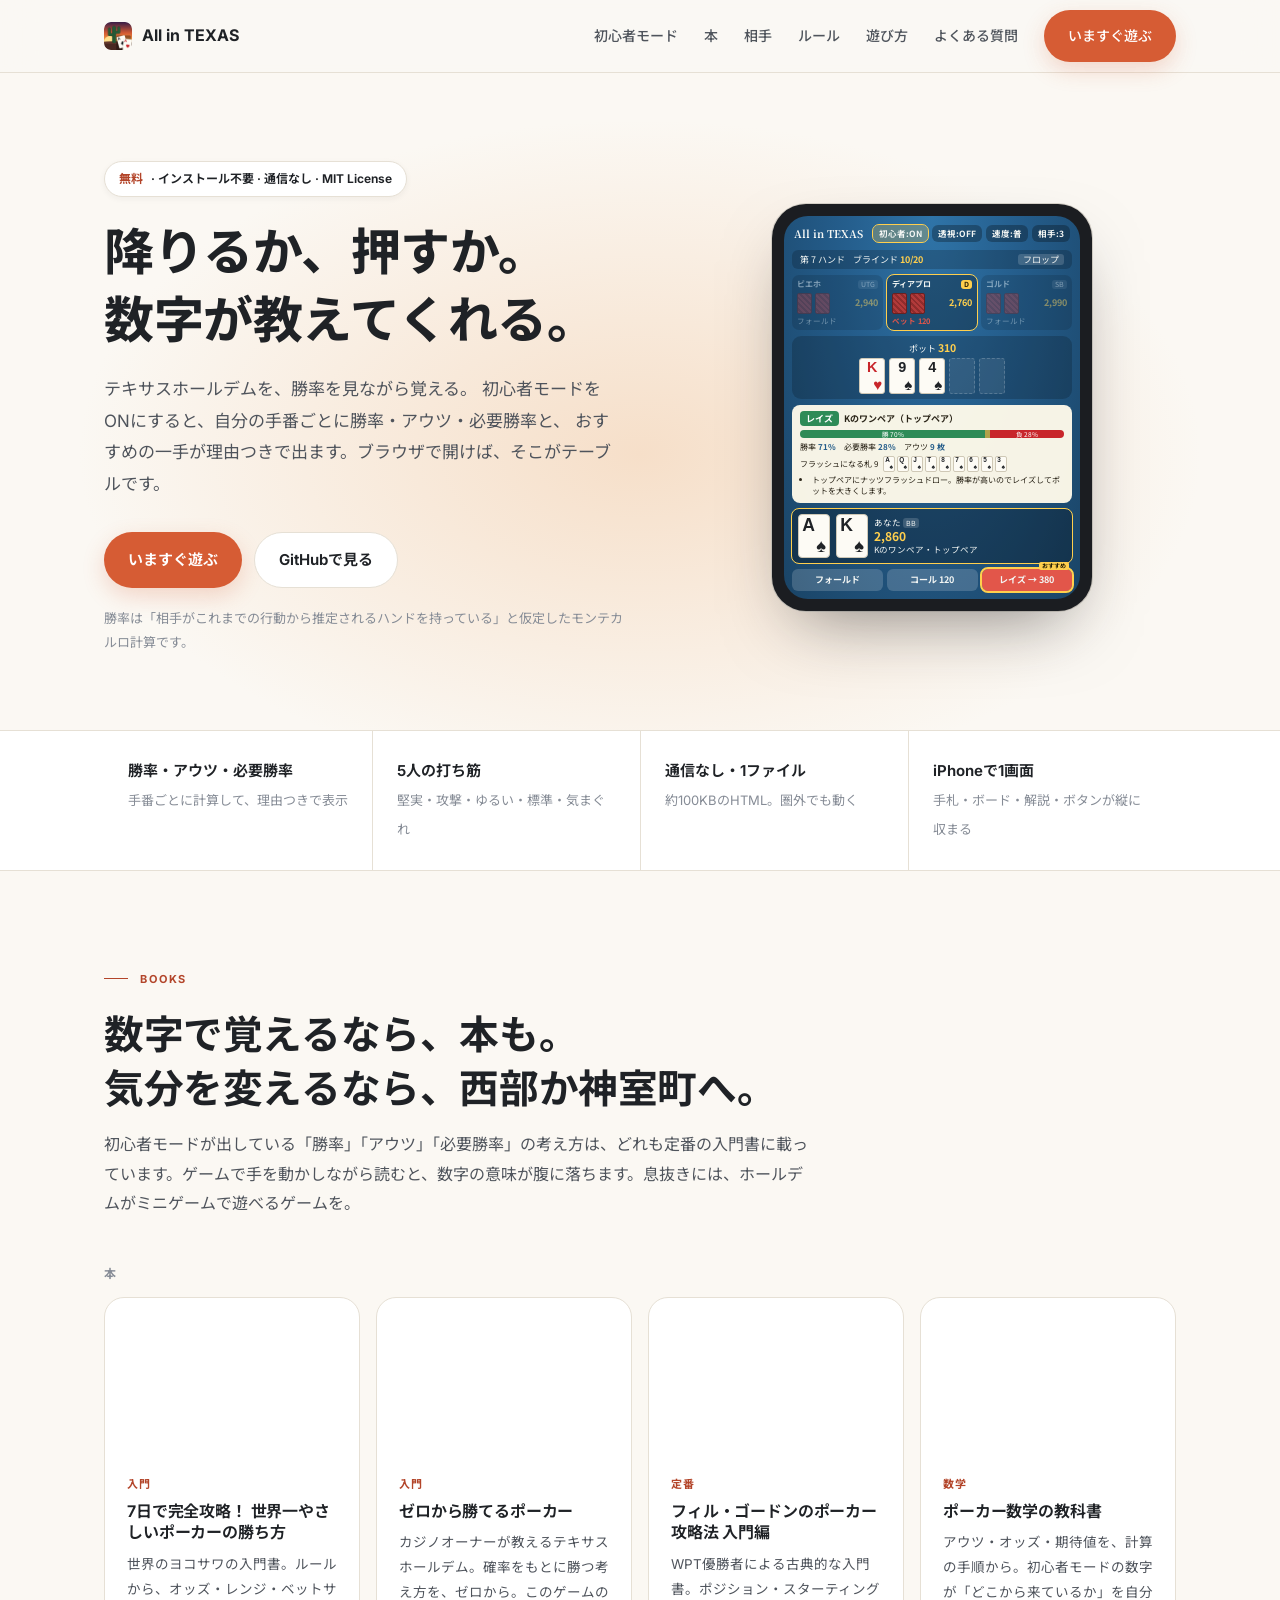
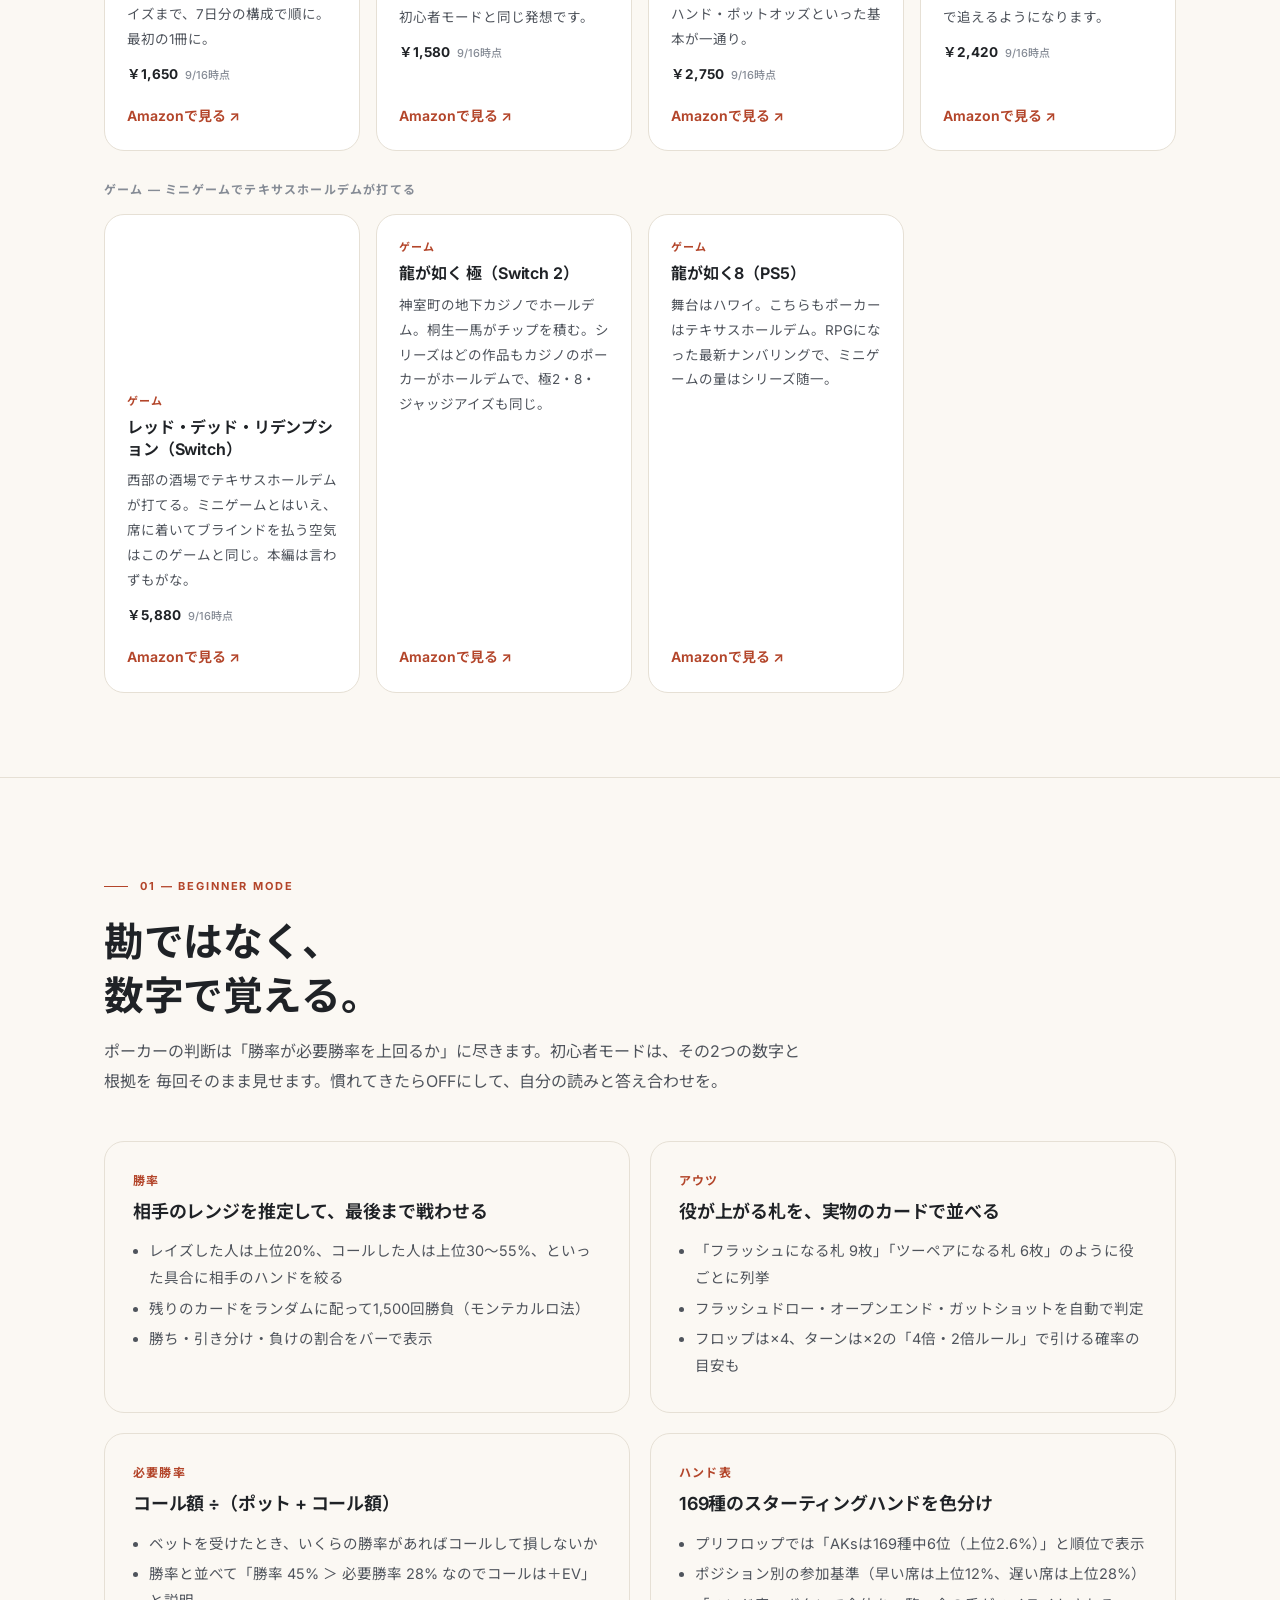
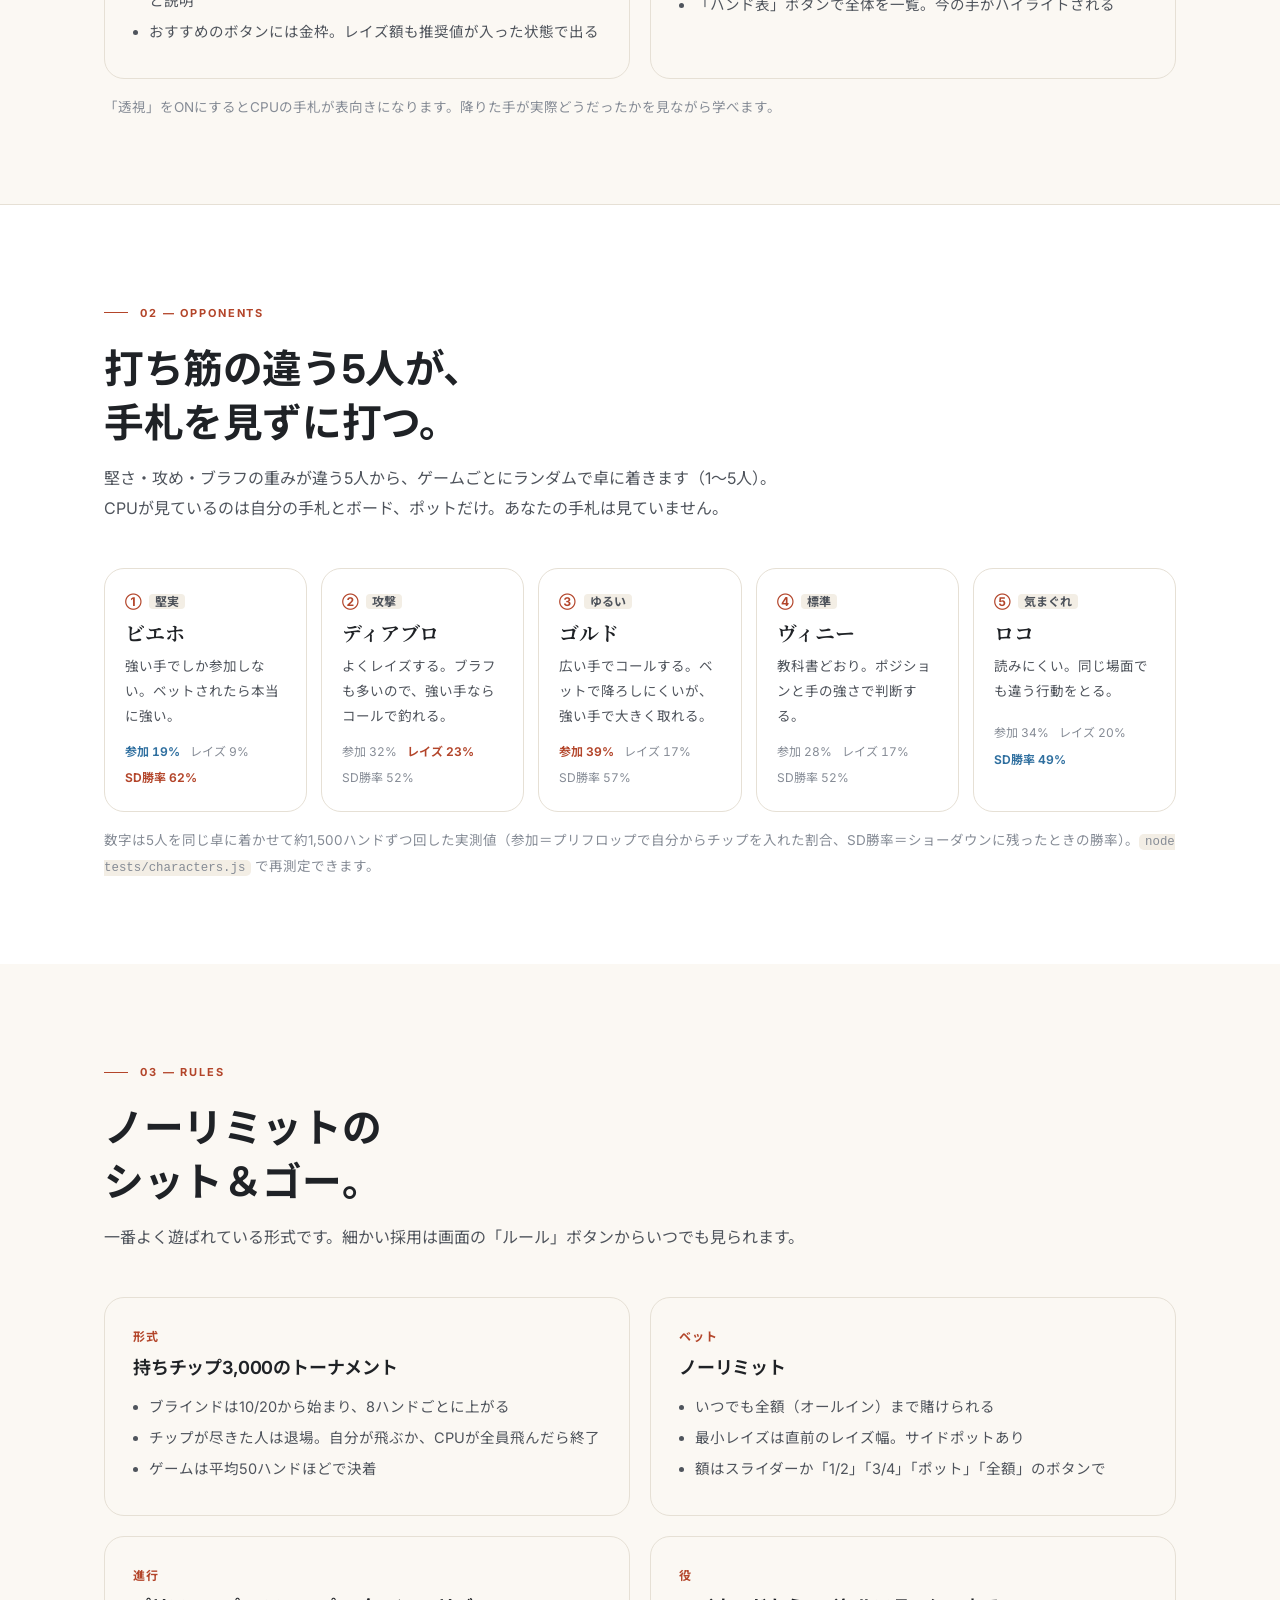
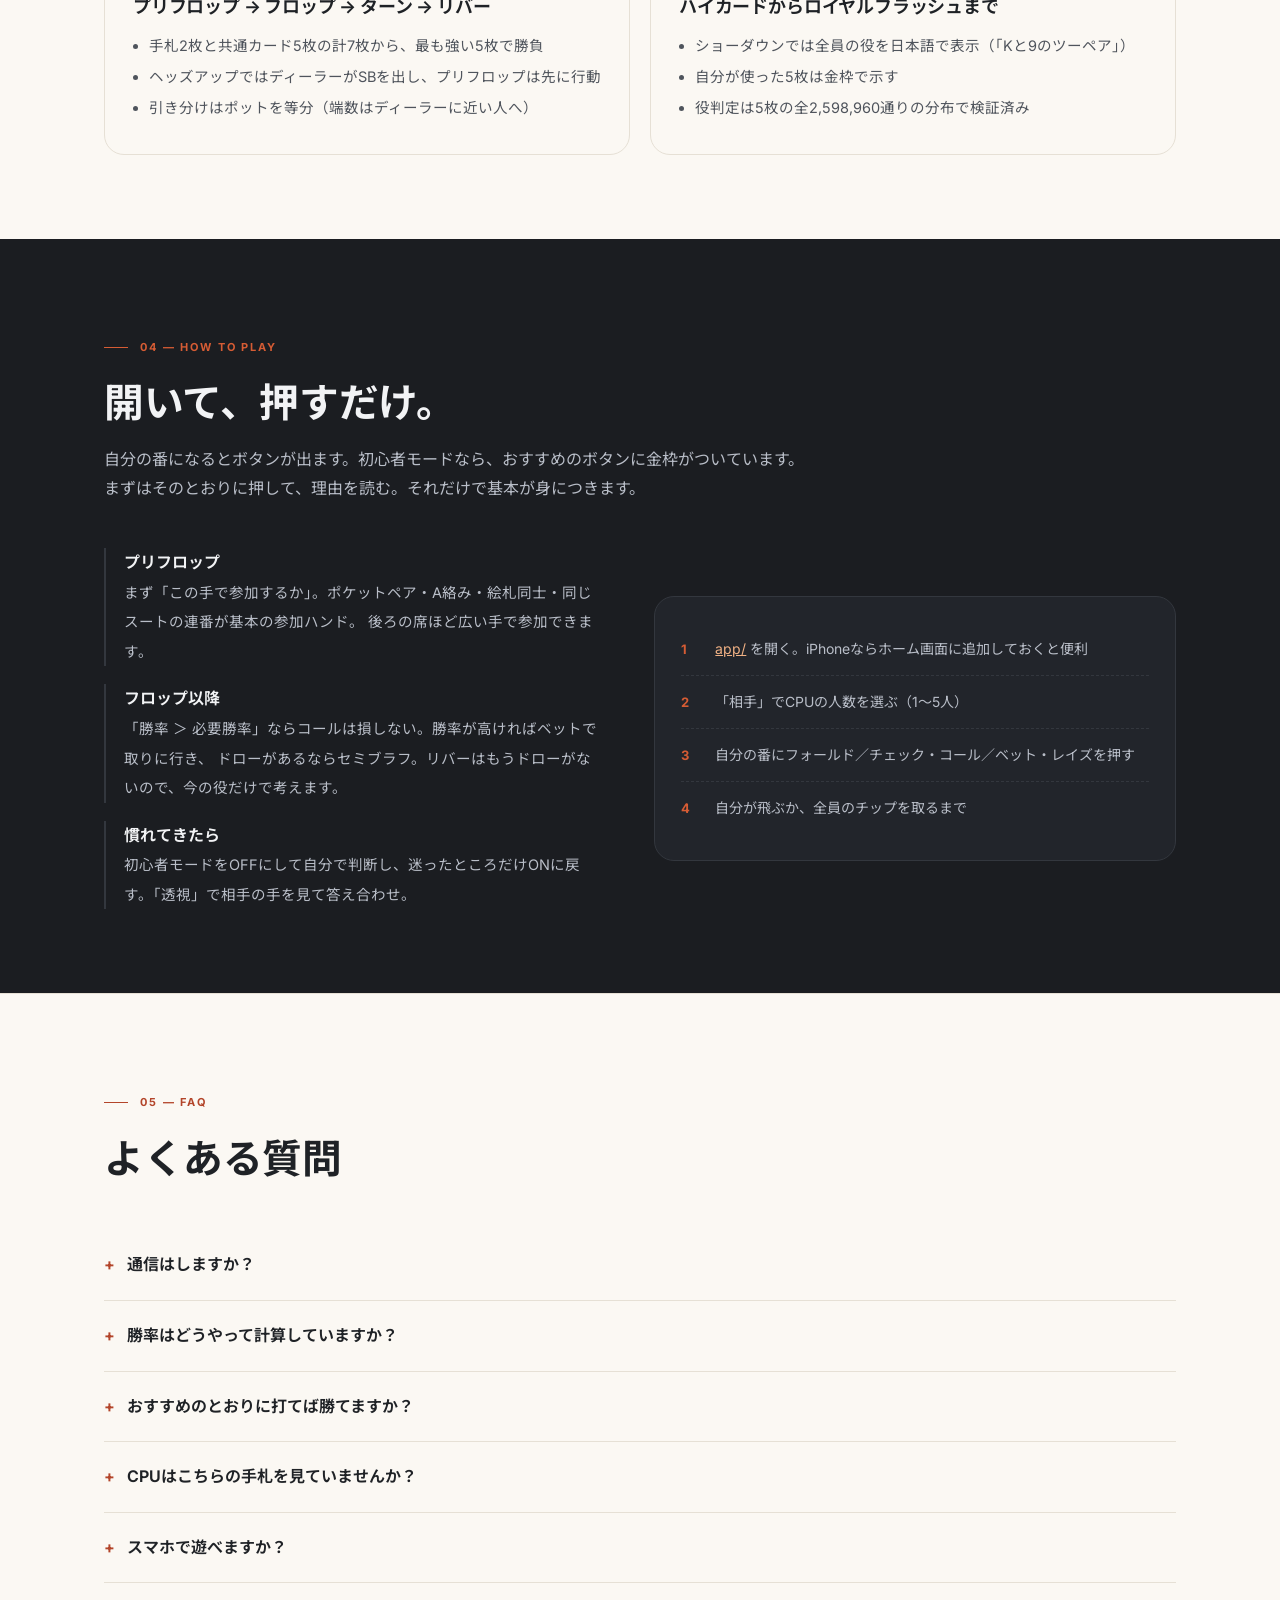
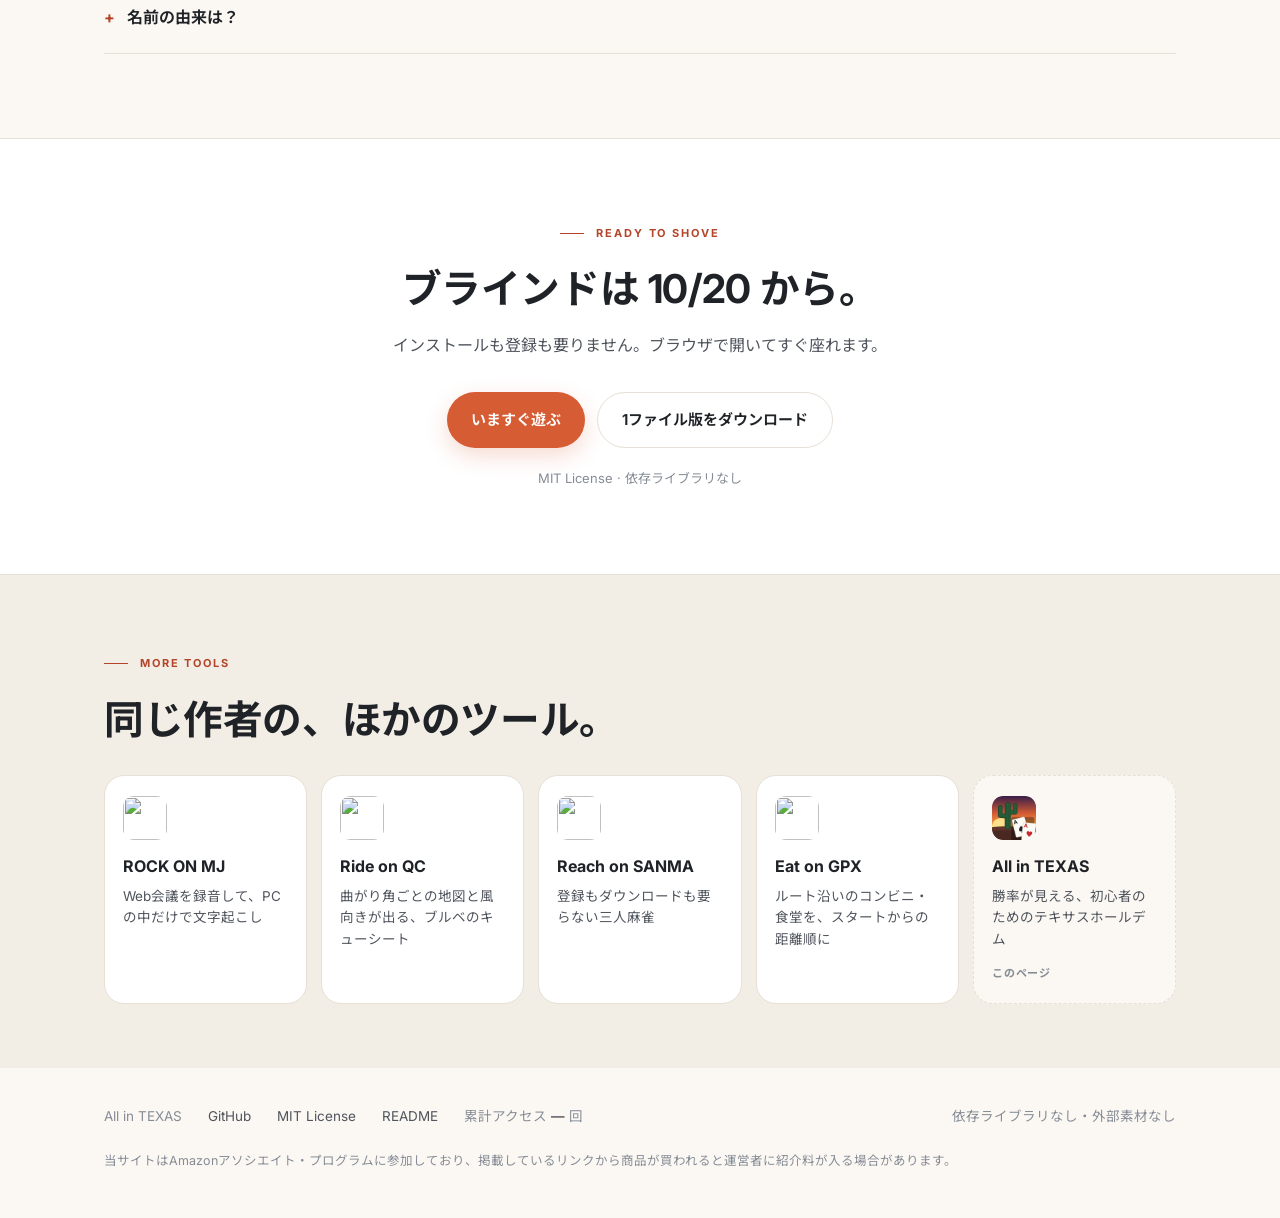
==== commit c2b7c15e: "本欄を「本」「ゲーム」の2段に分け、龍が如く 極（Switch 2）と龍が如く8（PS5）を追加 Co-Authored-By: Claude Opus 5 <noreply@anthropic.co" ====
--- a/index.html
+++ b/index.html
@@ -104,9 +104,10 @@
     <div class="wrap">
       <div class="sec-head">
         <p class="eyebrow">BOOKS</p>
-        <h2>数字で覚えるなら、本も。<br>気分を変えるなら、西部へ。</h2>
-        <p>初心者モードが出している「勝率」「アウツ」「必要勝率」の考え方は、どれも定番の入門書に載っています。ゲームで手を動かしながら読むと、数字の意味が腹に落ちます。おまけに、ポーカーが遊べるゲームを1本。</p>
-      </div>
+        <h2>数字で覚えるなら、本も。<br>気分を変えるなら、西部か神室町へ。</h2>
+        <p>初心者モードが出している「勝率」「アウツ」「必要勝率」の考え方は、どれも定番の入門書に載っています。ゲームで手を動かしながら読むと、数字の意味が腹に落ちます。息抜きには、ホールデムがミニゲームで遊べるゲームを。</p>
+      </div>
+      <p class="goods-sub">本</p>
       <div class="goods-grid">
         <div class="good" data-asin="4046066601">
           <p class="gcat">入門</p>
@@ -132,11 +133,26 @@
           <p>アウツ・オッズ・期待値を、計算の手順から。初心者モードの数字が「どこから来ているか」を自分で追えるようになります。</p>
           <a class="glink" href="https://www.amazon.co.jp/dp/4775949292?tag=redcomet-22" target="_blank" rel="sponsored noopener">Amazonで見る ↗</a>
         </div>
+      </div>
+      <p class="goods-sub">ゲーム — ミニゲームでテキサスホールデムが打てる</p>
+      <div class="goods-grid">
         <div class="good" data-asin="B0CGH7T43M">
           <p class="gcat">ゲーム</p>
           <h3>レッド・デッド・リデンプション（Switch）</h3>
           <p>西部の酒場でテキサスホールデムが打てる。ミニゲームとはいえ、席に着いてブラインドを払う空気はこのゲームと同じ。本編は言わずもがな。</p>
           <a class="glink" href="https://www.amazon.co.jp/dp/B0CGH7T43M?tag=redcomet-22" target="_blank" rel="sponsored noopener">Amazonで見る ↗</a>
+        </div>
+        <div class="good" data-asin="B0FKRG7PT5">
+          <p class="gcat">ゲーム</p>
+          <h3>龍が如く 極（Switch 2）</h3>
+          <p>神室町の地下カジノでホールデム。桐生一馬がチップを積む。シリーズはどの作品もカジノのポーカーがホールデムで、極2・8・ジャッジアイズも同じ。</p>
+          <a class="glink" href="https://www.amazon.co.jp/dp/B0FKRG7PT5?tag=redcomet-22" target="_blank" rel="sponsored noopener">Amazonで見る ↗</a>
+        </div>
+        <div class="good" data-asin="B0CJ51RSS9">
+          <p class="gcat">ゲーム</p>
+          <h3>龍が如く8（PS5）</h3>
+          <p>舞台はハワイ。こちらもポーカーはテキサスホールデム。RPGになった最新ナンバリングで、ミニゲームの量はシリーズ随一。</p>
+          <a class="glink" href="https://www.amazon.co.jp/dp/B0CJ51RSS9?tag=redcomet-22" target="_blank" rel="sponsored noopener">Amazonで見る ↗</a>
         </div>
       </div>
     </div>
--- a/assets/site.css
+++ b/assets/site.css
@@ -265,8 +265,10 @@
 
 /* ---- Amazon アソシエイト（道具・本） ---- */
 .goods { border-bottom: 1px solid var(--line); }
-.goods-grid { display: grid; grid-template-columns: repeat(5, 1fr); gap: 14px; }
-.good { background: var(--white); border: 1px solid var(--line); border-radius: var(--radius); padding: 20px 18px; display: flex; flex-direction: column; transition: box-shadow .2s, transform .2s; }
+.goods-grid { display: grid; grid-template-columns: repeat(4, 1fr); gap: 16px; }
+.goods-sub { font-size: 12px; font-weight: 700; color: var(--muted); letter-spacing: .1em; margin: 0 0 12px; }
+.goods-grid + .goods-sub { margin-top: 28px; }
+.good { background: var(--white); border: 1px solid var(--line); border-radius: var(--radius); padding: 22px; display: flex; flex-direction: column; transition: box-shadow .2s, transform .2s; }
 .good:hover { box-shadow: 0 18px 44px -20px #0000002e; transform: translateY(-2px); }
 .good .gcat { font-size: 11px; font-weight: 700; color: var(--ember-dark); letter-spacing: .1em; }
 .good h3 { font-size: 16px; margin: 6px 0 8px; }
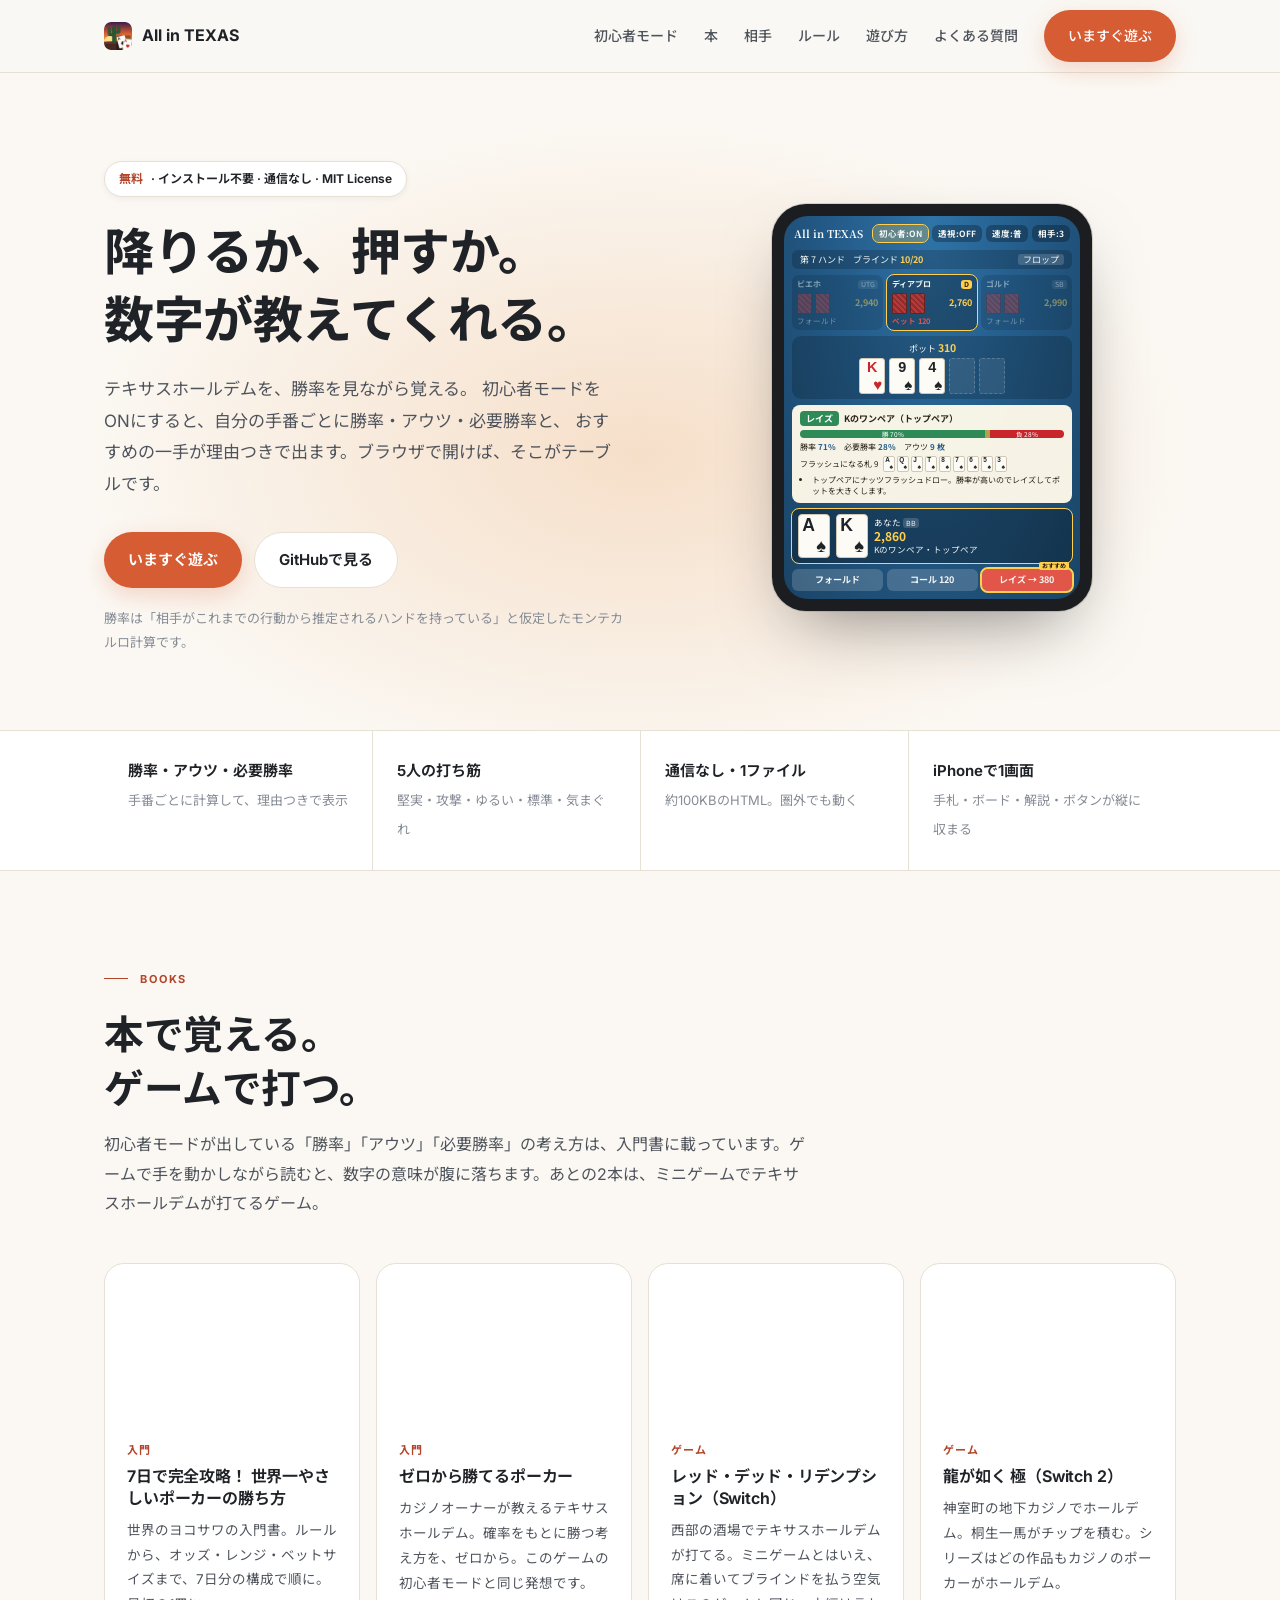
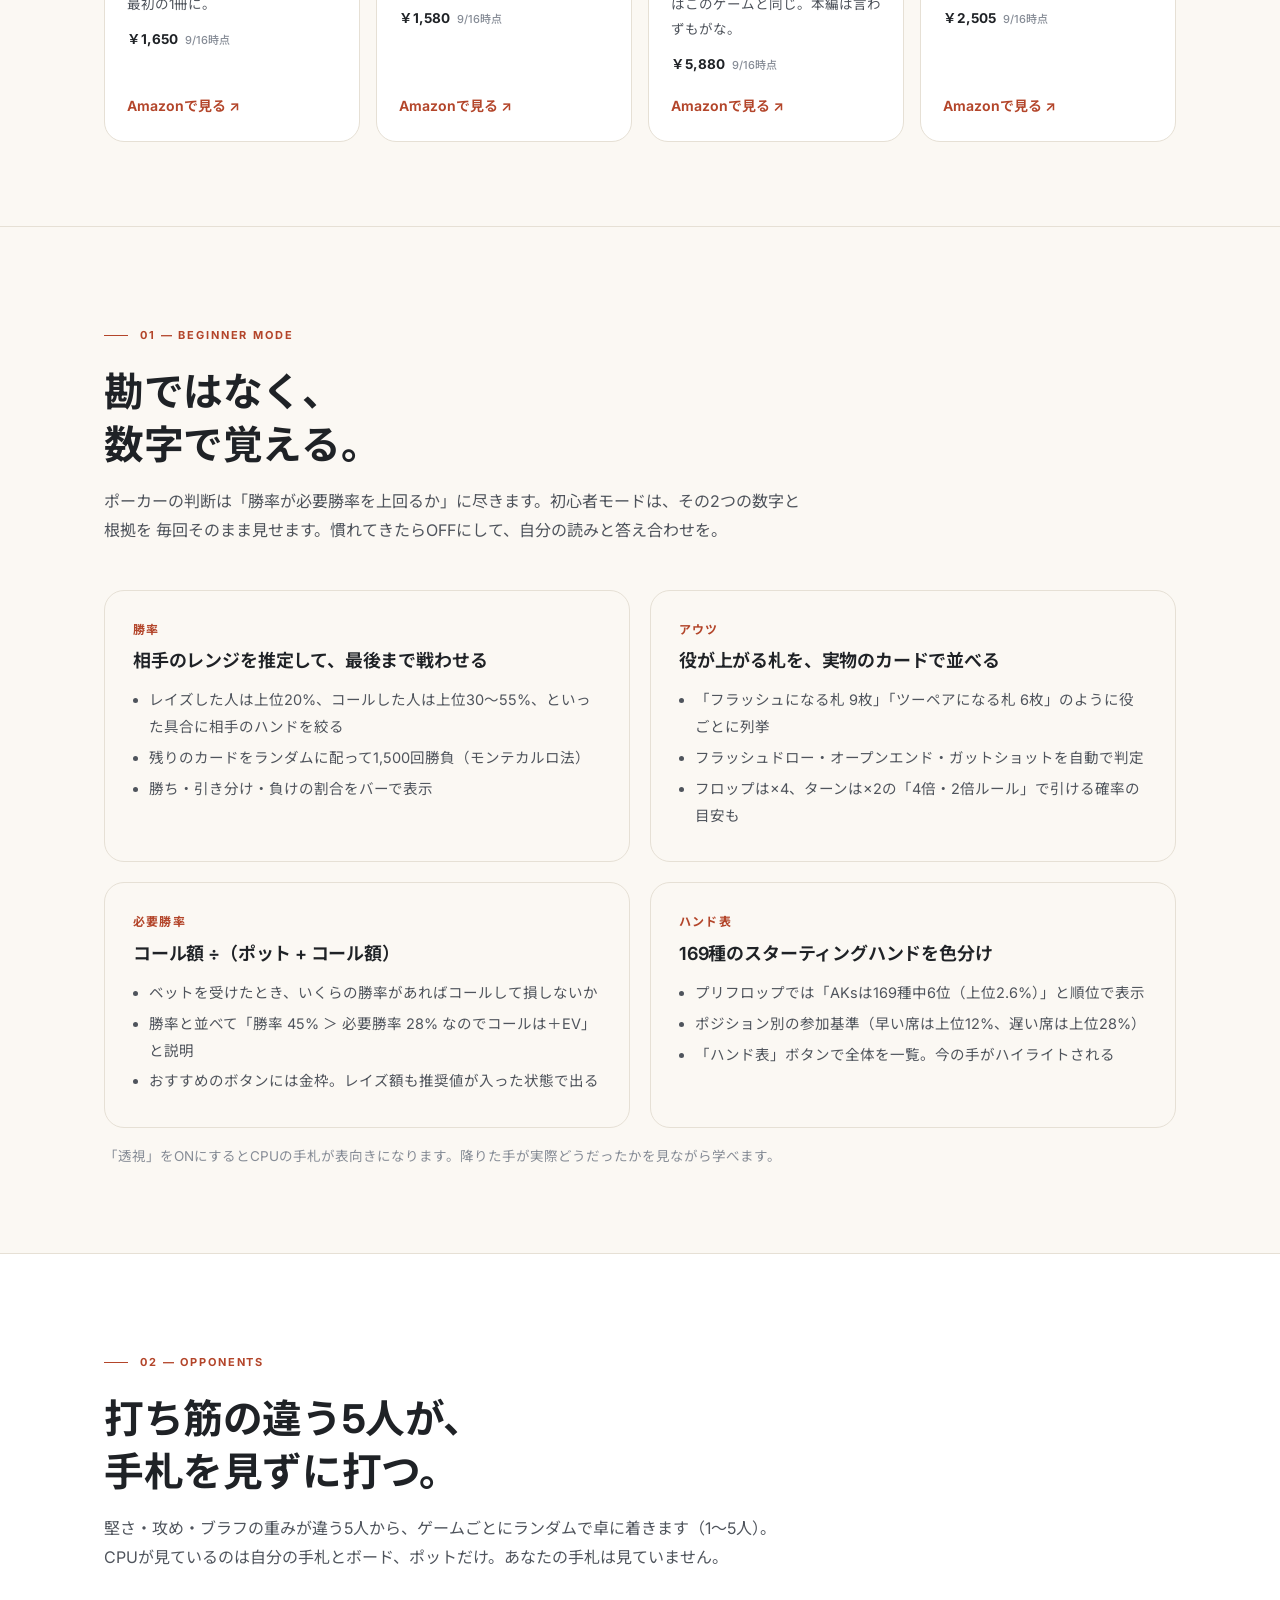
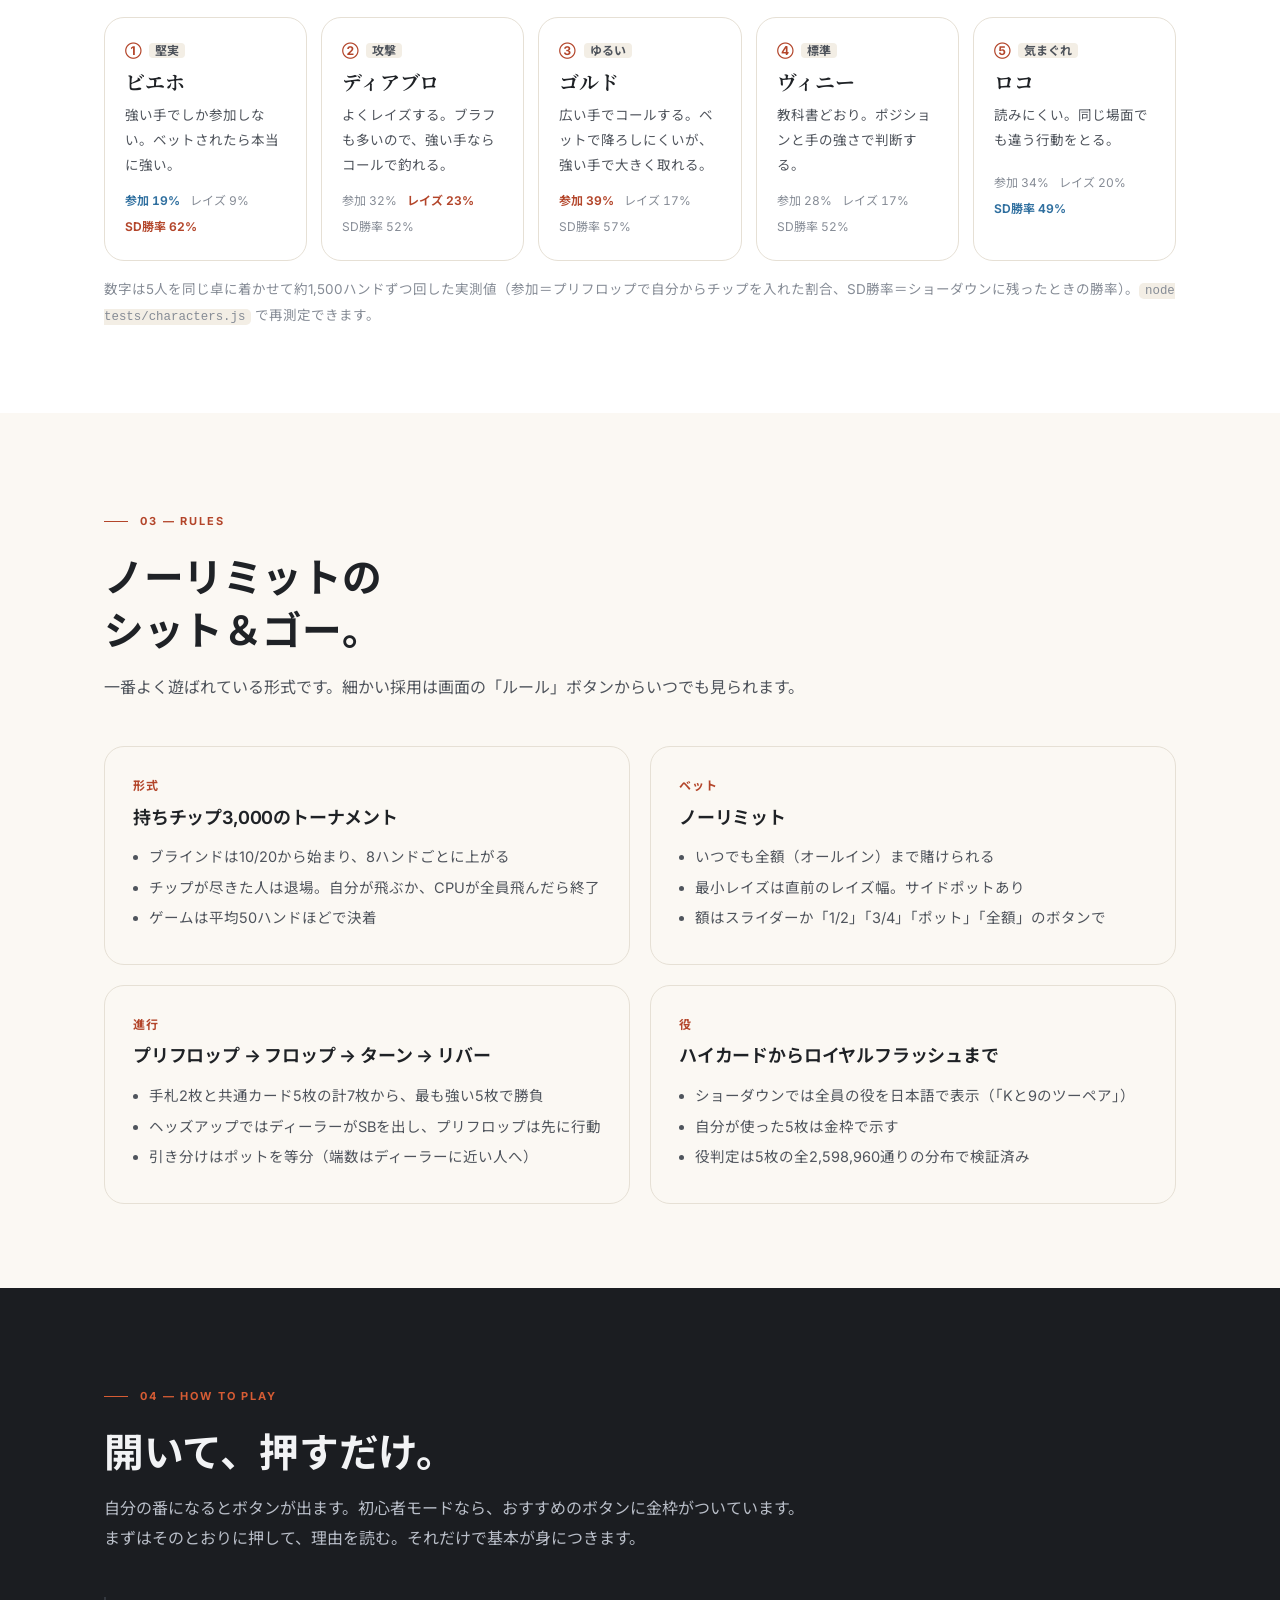
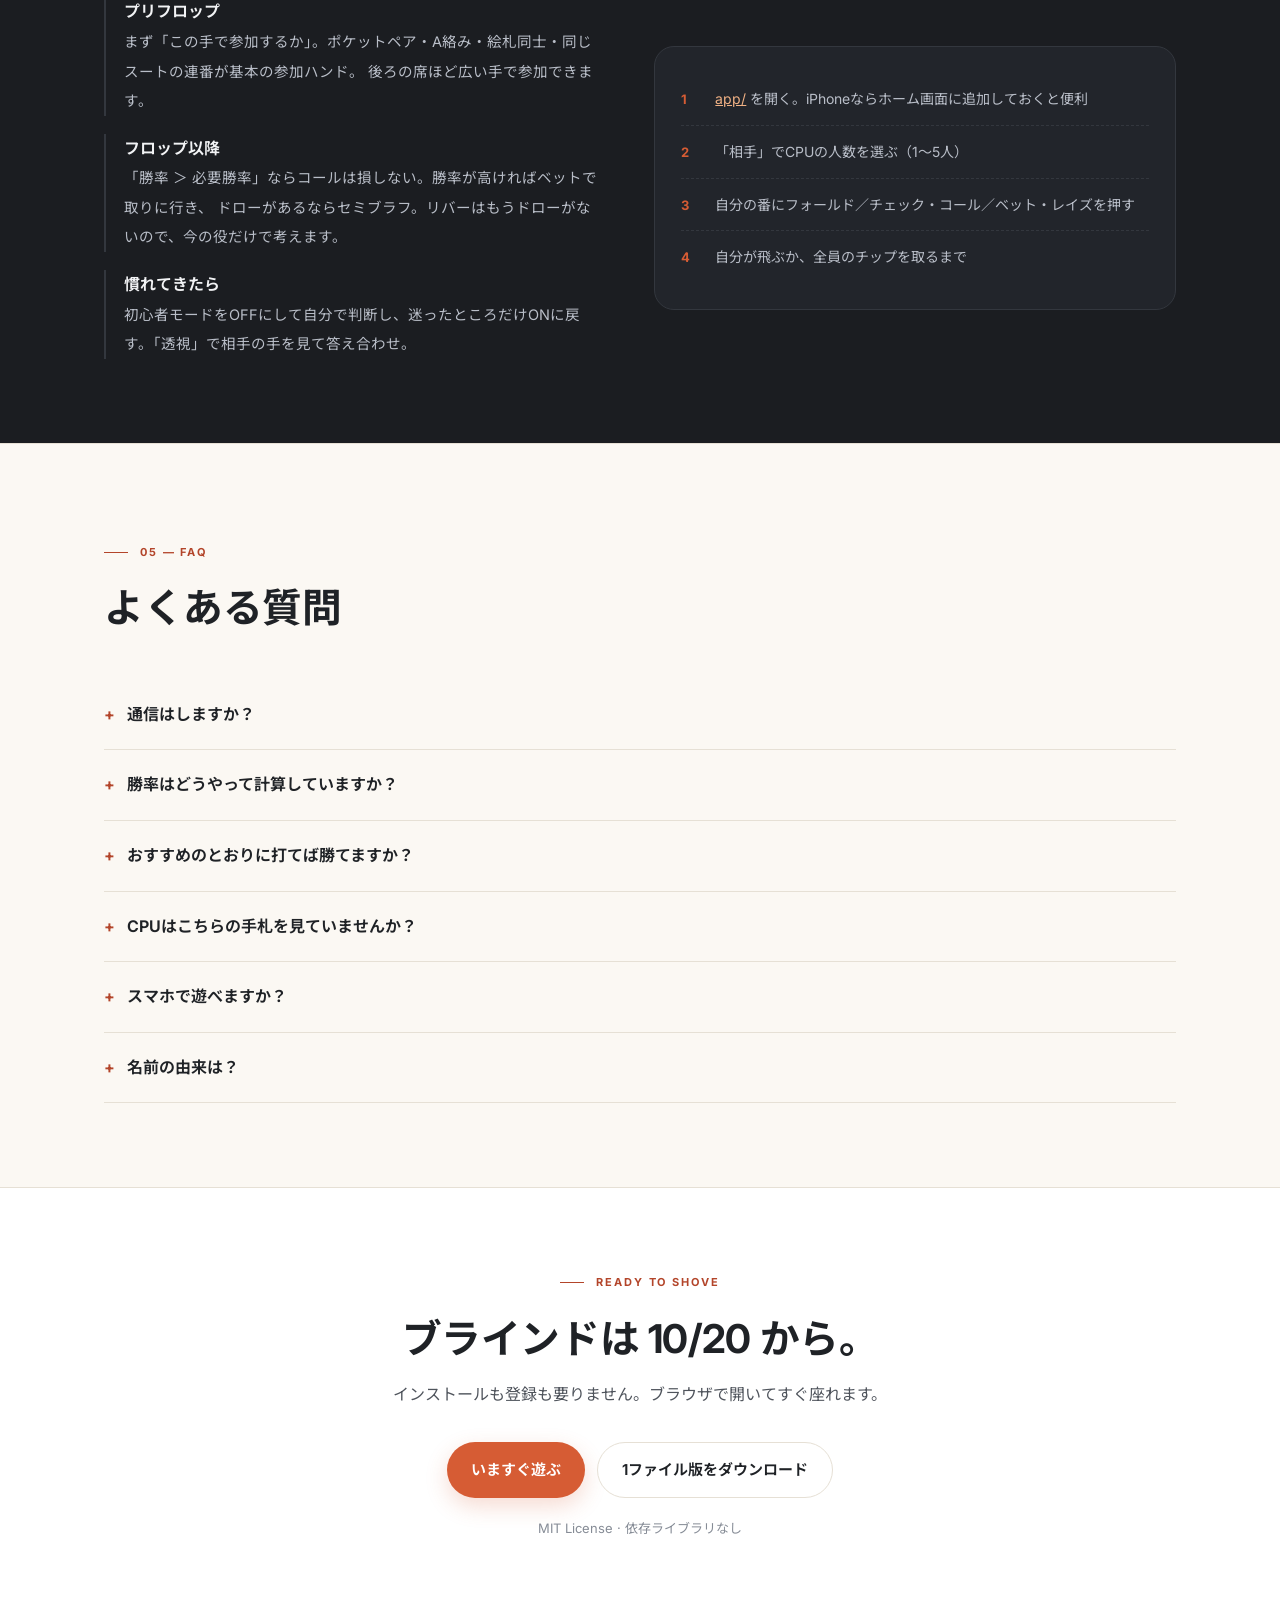
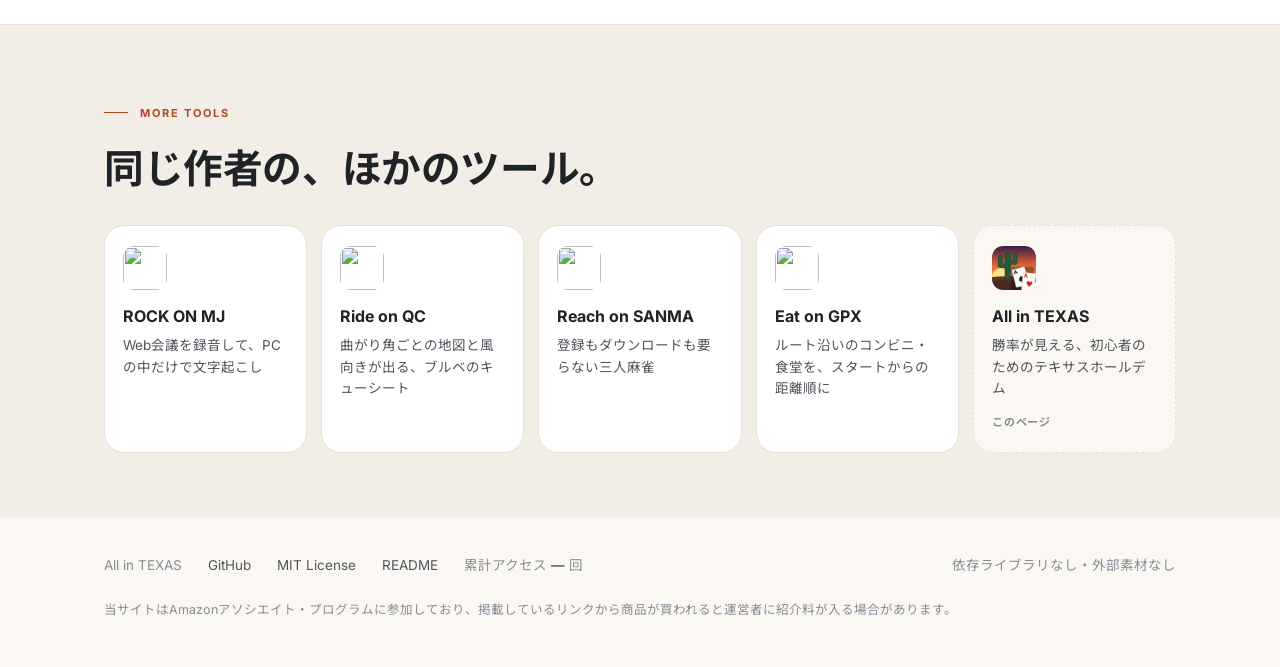
==== commit 382f0e44: "本欄を4件（入門書2冊＋ゲーム2本）の1列に Co-Authored-By: Claude Opus 5 <noreply@anthropic.com>" ====
--- a/index.html
+++ b/index.html
@@ -104,10 +104,9 @@
     <div class="wrap">
       <div class="sec-head">
         <p class="eyebrow">BOOKS</p>
-        <h2>数字で覚えるなら、本も。<br>気分を変えるなら、西部か神室町へ。</h2>
-        <p>初心者モードが出している「勝率」「アウツ」「必要勝率」の考え方は、どれも定番の入門書に載っています。ゲームで手を動かしながら読むと、数字の意味が腹に落ちます。息抜きには、ホールデムがミニゲームで遊べるゲームを。</p>
-      </div>
-      <p class="goods-sub">本</p>
+        <h2>本で覚える。<br>ゲームで打つ。</h2>
+        <p>初心者モードが出している「勝率」「アウツ」「必要勝率」の考え方は、入門書に載っています。ゲームで手を動かしながら読むと、数字の意味が腹に落ちます。あとの2本は、ミニゲームでテキサスホールデムが打てるゲーム。</p>
+      </div>
       <div class="goods-grid">
         <div class="good" data-asin="4046066601">
           <p class="gcat">入門</p>
@@ -121,21 +120,6 @@
           <p>カジノオーナーが教えるテキサスホールデム。確率をもとに勝つ考え方を、ゼロから。このゲームの初心者モードと同じ発想です。</p>
           <a class="glink" href="https://www.amazon.co.jp/dp/4041081467?tag=redcomet-22" target="_blank" rel="sponsored noopener">Amazonで見る ↗</a>
         </div>
-        <div class="good" data-asin="4775949012">
-          <p class="gcat">定番</p>
-          <h3>フィル・ゴードンのポーカー攻略法 入門編</h3>
-          <p>WPT優勝者による古典的な入門書。ポジション・スターティングハンド・ポットオッズといった基本が一通り。</p>
-          <a class="glink" href="https://www.amazon.co.jp/dp/4775949012?tag=redcomet-22" target="_blank" rel="sponsored noopener">Amazonで見る ↗</a>
-        </div>
-        <div class="good" data-asin="4775949292">
-          <p class="gcat">数学</p>
-          <h3>ポーカー数学の教科書</h3>
-          <p>アウツ・オッズ・期待値を、計算の手順から。初心者モードの数字が「どこから来ているか」を自分で追えるようになります。</p>
-          <a class="glink" href="https://www.amazon.co.jp/dp/4775949292?tag=redcomet-22" target="_blank" rel="sponsored noopener">Amazonで見る ↗</a>
-        </div>
-      </div>
-      <p class="goods-sub">ゲーム — ミニゲームでテキサスホールデムが打てる</p>
-      <div class="goods-grid">
         <div class="good" data-asin="B0CGH7T43M">
           <p class="gcat">ゲーム</p>
           <h3>レッド・デッド・リデンプション（Switch）</h3>
@@ -145,14 +129,8 @@
         <div class="good" data-asin="B0FKRG7PT5">
           <p class="gcat">ゲーム</p>
           <h3>龍が如く 極（Switch 2）</h3>
-          <p>神室町の地下カジノでホールデム。桐生一馬がチップを積む。シリーズはどの作品もカジノのポーカーがホールデムで、極2・8・ジャッジアイズも同じ。</p>
+          <p>神室町の地下カジノでホールデム。桐生一馬がチップを積む。シリーズはどの作品もカジノのポーカーがホールデム。</p>
           <a class="glink" href="https://www.amazon.co.jp/dp/B0FKRG7PT5?tag=redcomet-22" target="_blank" rel="sponsored noopener">Amazonで見る ↗</a>
-        </div>
-        <div class="good" data-asin="B0CJ51RSS9">
-          <p class="gcat">ゲーム</p>
-          <h3>龍が如く8（PS5）</h3>
-          <p>舞台はハワイ。こちらもポーカーはテキサスホールデム。RPGになった最新ナンバリングで、ミニゲームの量はシリーズ随一。</p>
-          <a class="glink" href="https://www.amazon.co.jp/dp/B0CJ51RSS9?tag=redcomet-22" target="_blank" rel="sponsored noopener">Amazonで見る ↗</a>
         </div>
       </div>
     </div>
--- a/assets/site.css
+++ b/assets/site.css
@@ -266,8 +266,6 @@
 /* ---- Amazon アソシエイト（道具・本） ---- */
 .goods { border-bottom: 1px solid var(--line); }
 .goods-grid { display: grid; grid-template-columns: repeat(4, 1fr); gap: 16px; }
-.goods-sub { font-size: 12px; font-weight: 700; color: var(--muted); letter-spacing: .1em; margin: 0 0 12px; }
-.goods-grid + .goods-sub { margin-top: 28px; }
 .good { background: var(--white); border: 1px solid var(--line); border-radius: var(--radius); padding: 22px; display: flex; flex-direction: column; transition: box-shadow .2s, transform .2s; }
 .good:hover { box-shadow: 0 18px 44px -20px #0000002e; transform: translateY(-2px); }
 .good .gcat { font-size: 11px; font-weight: 700; color: var(--ember-dark); letter-spacing: .1em; }
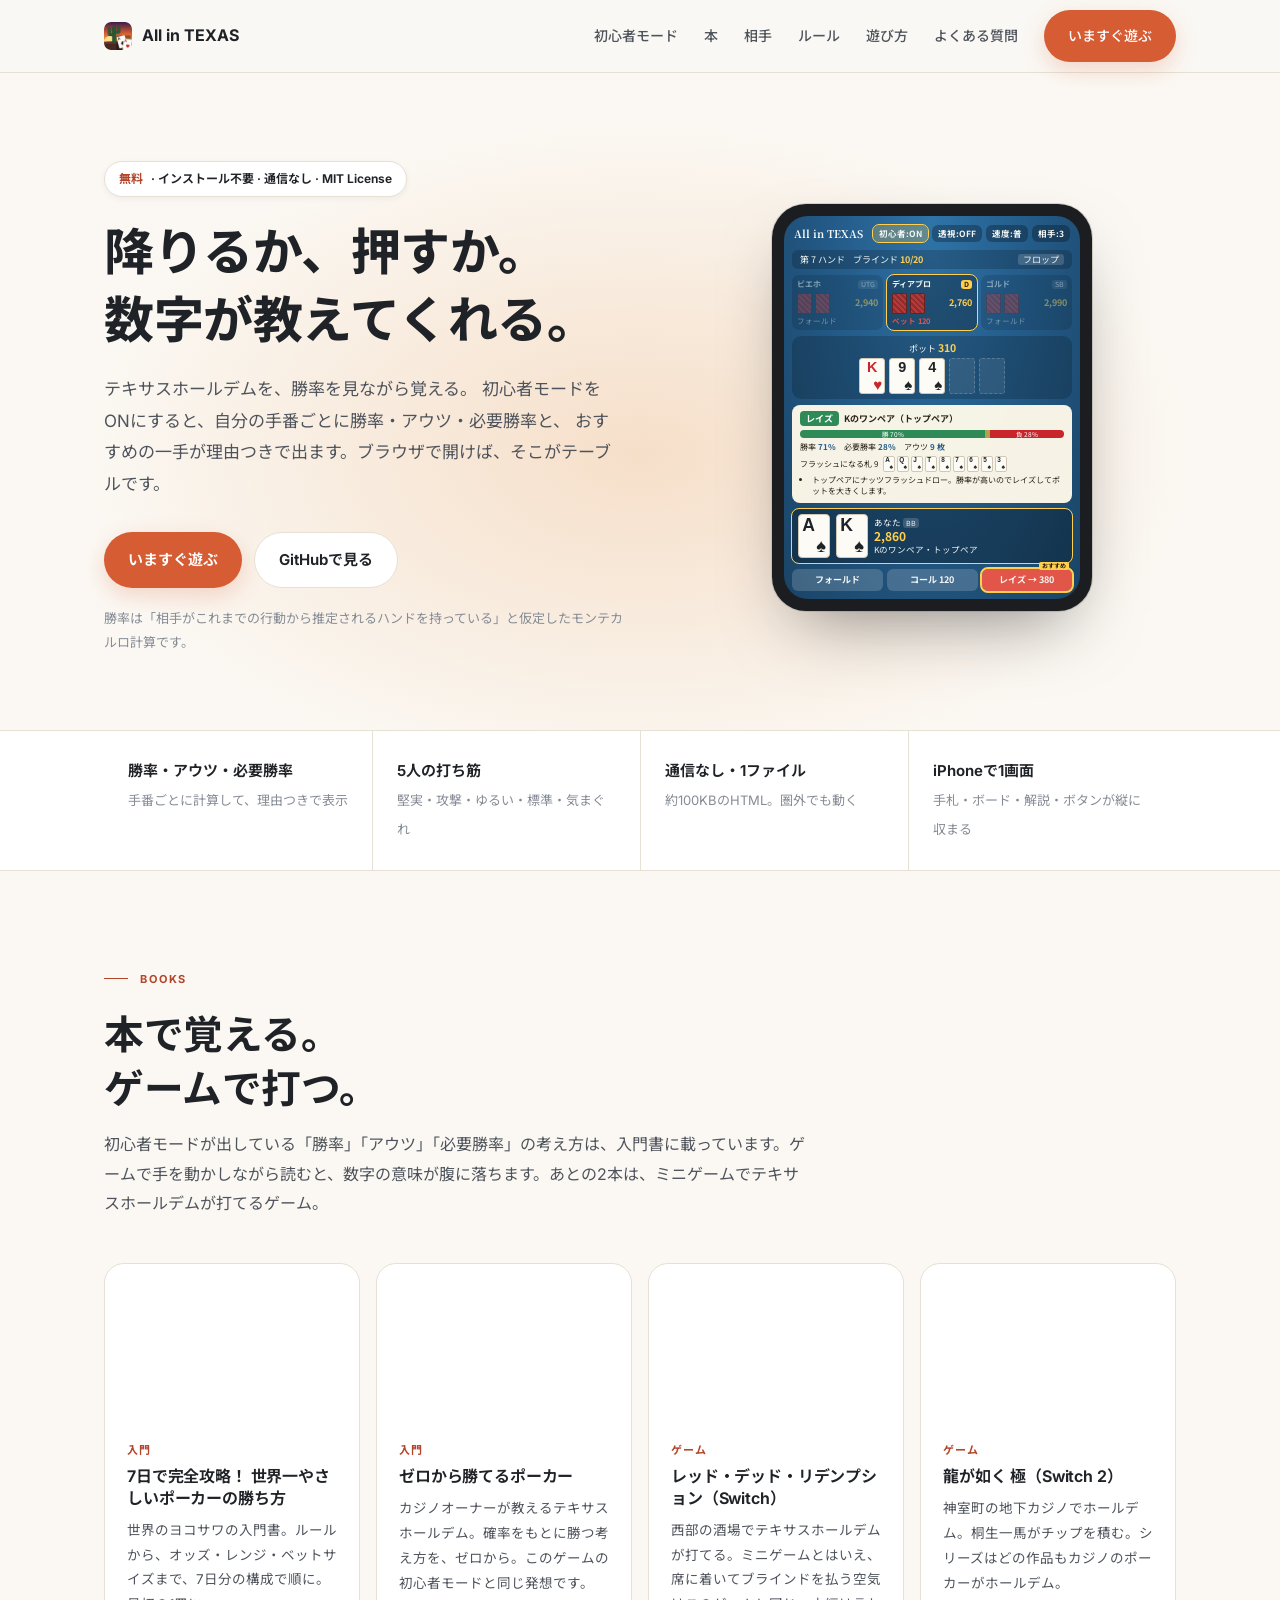
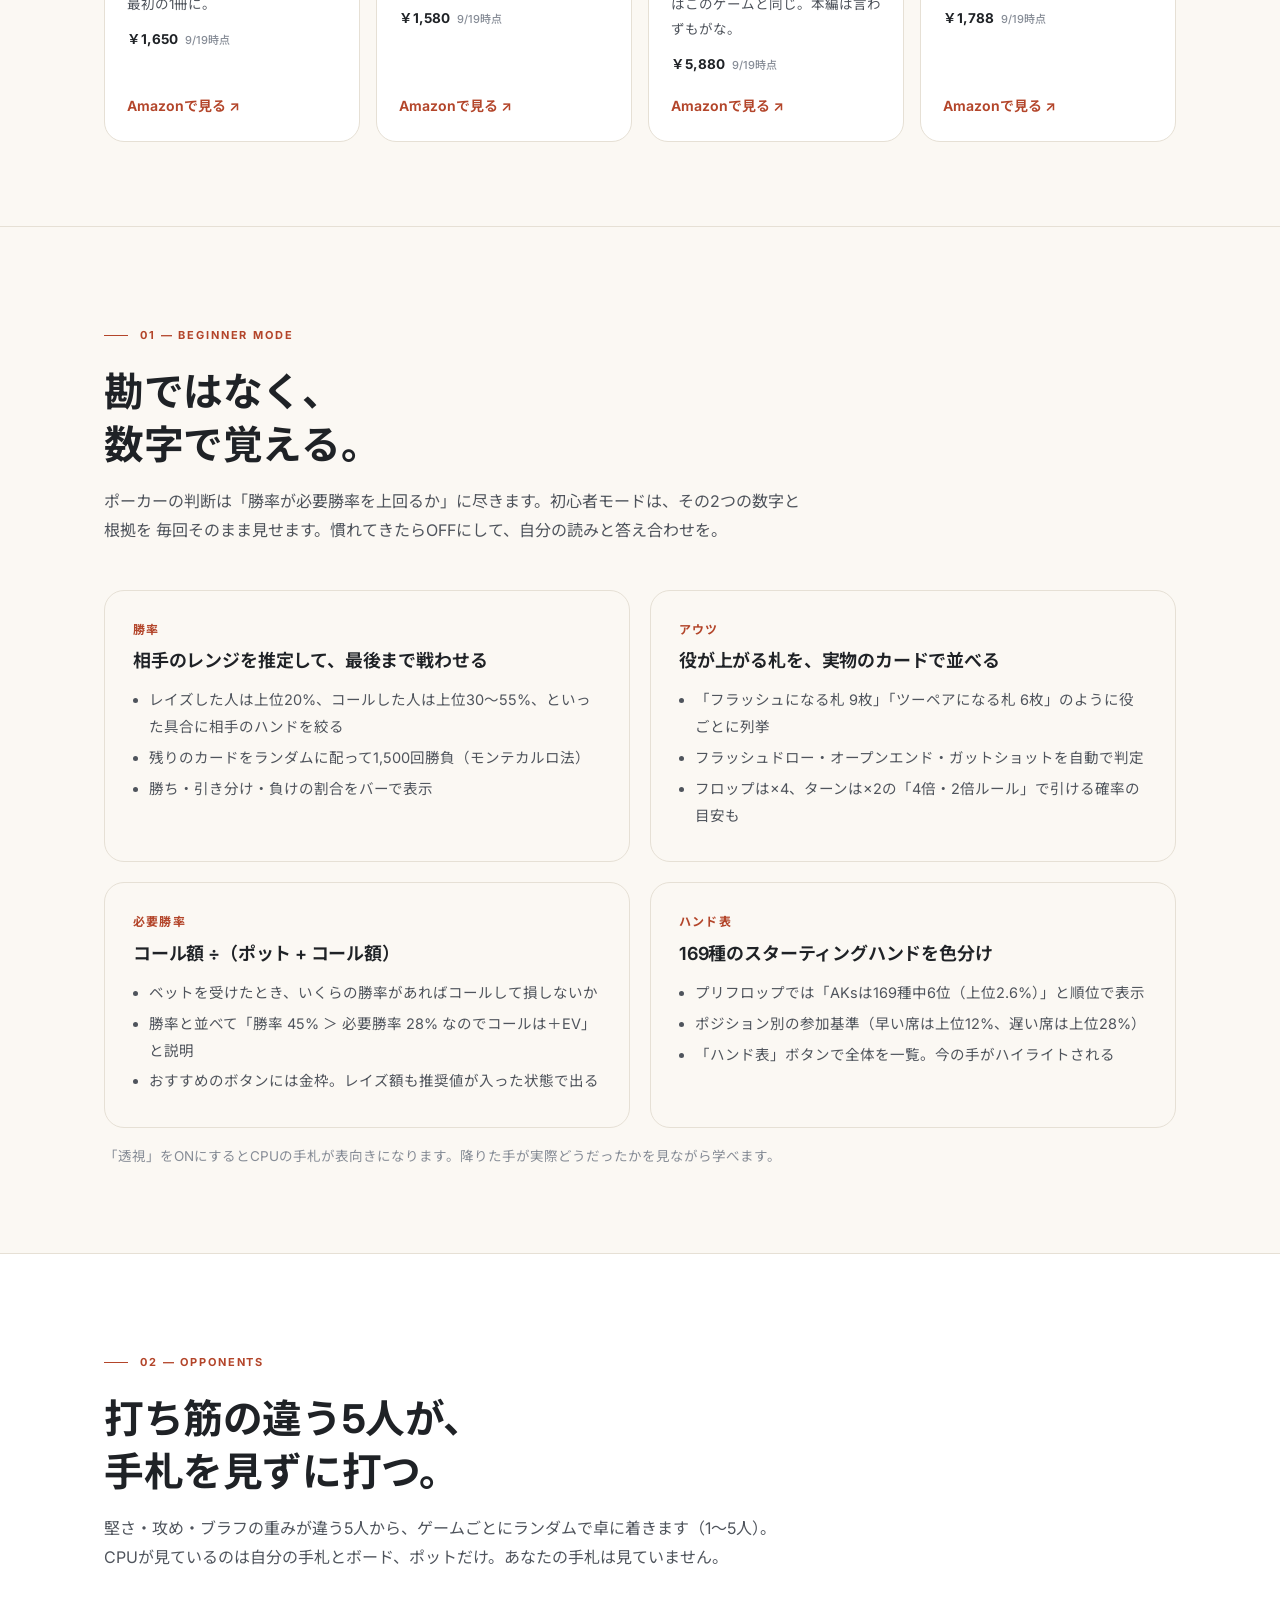
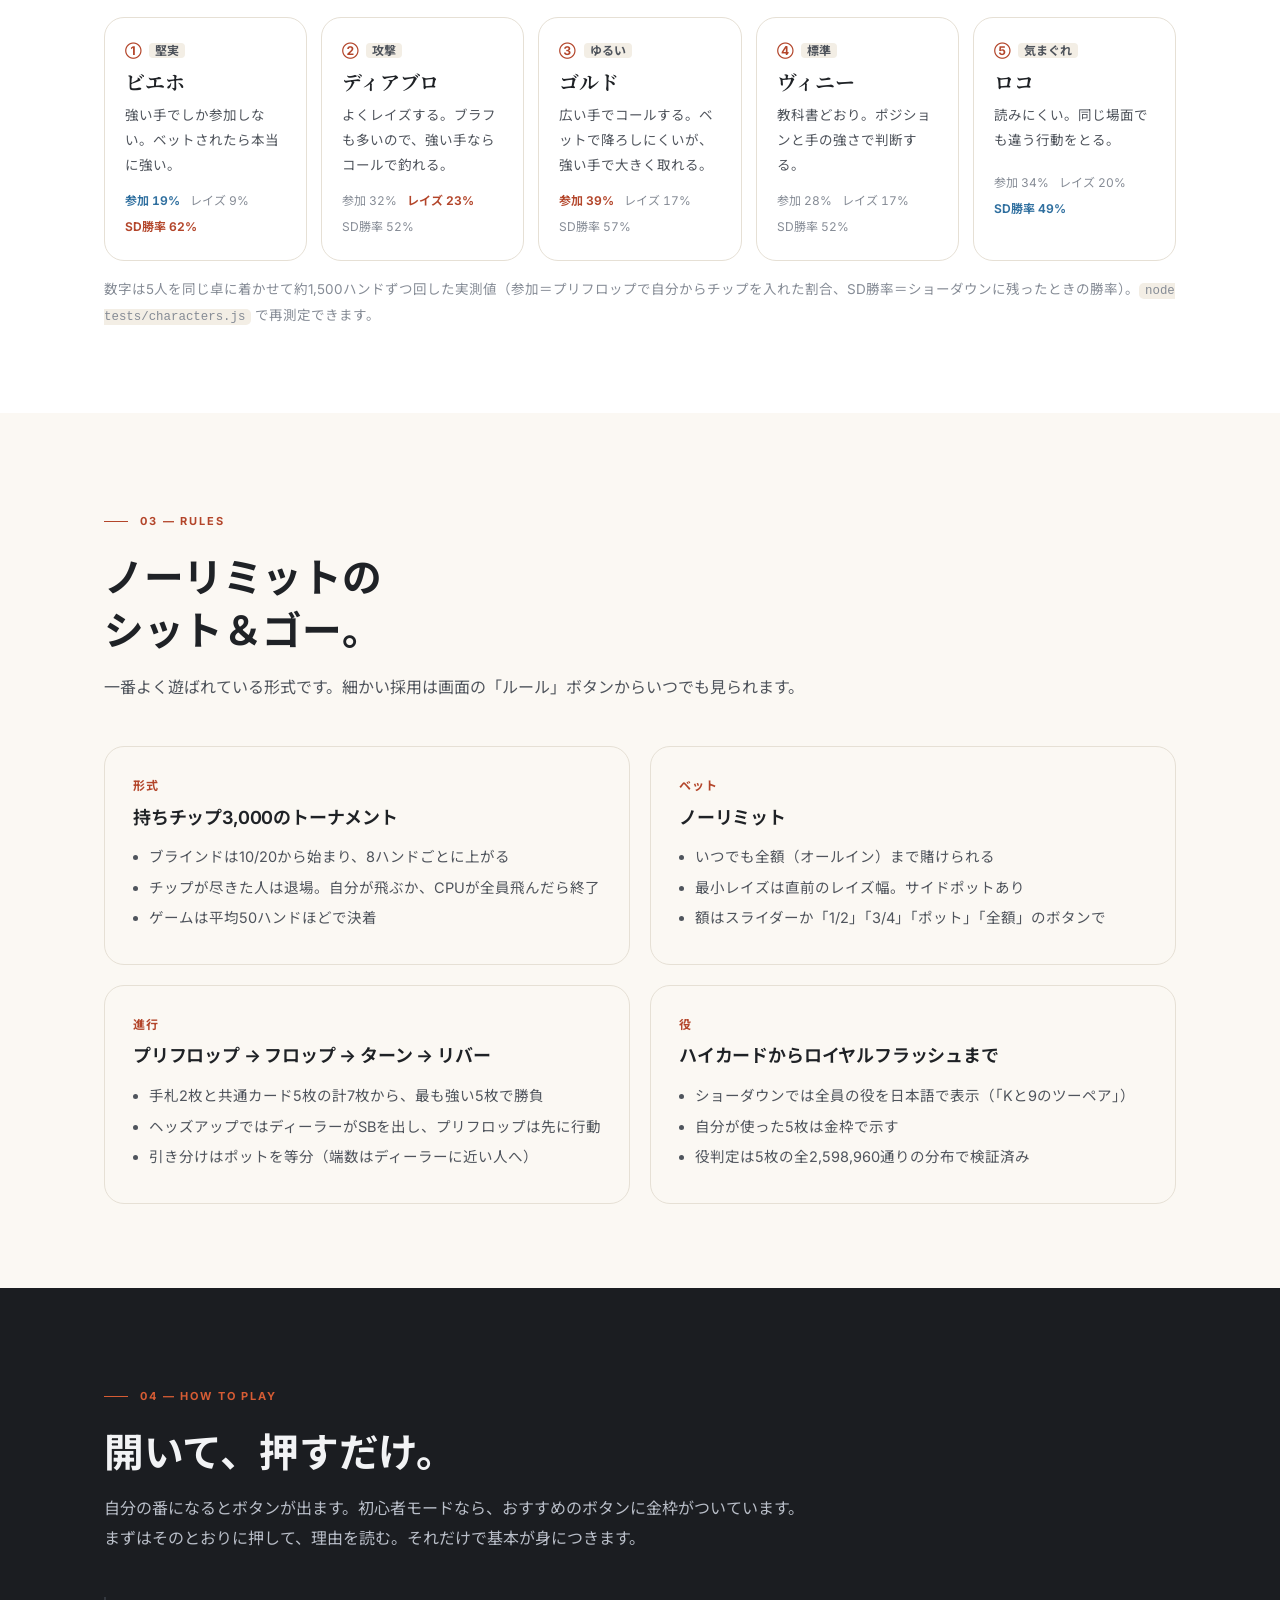
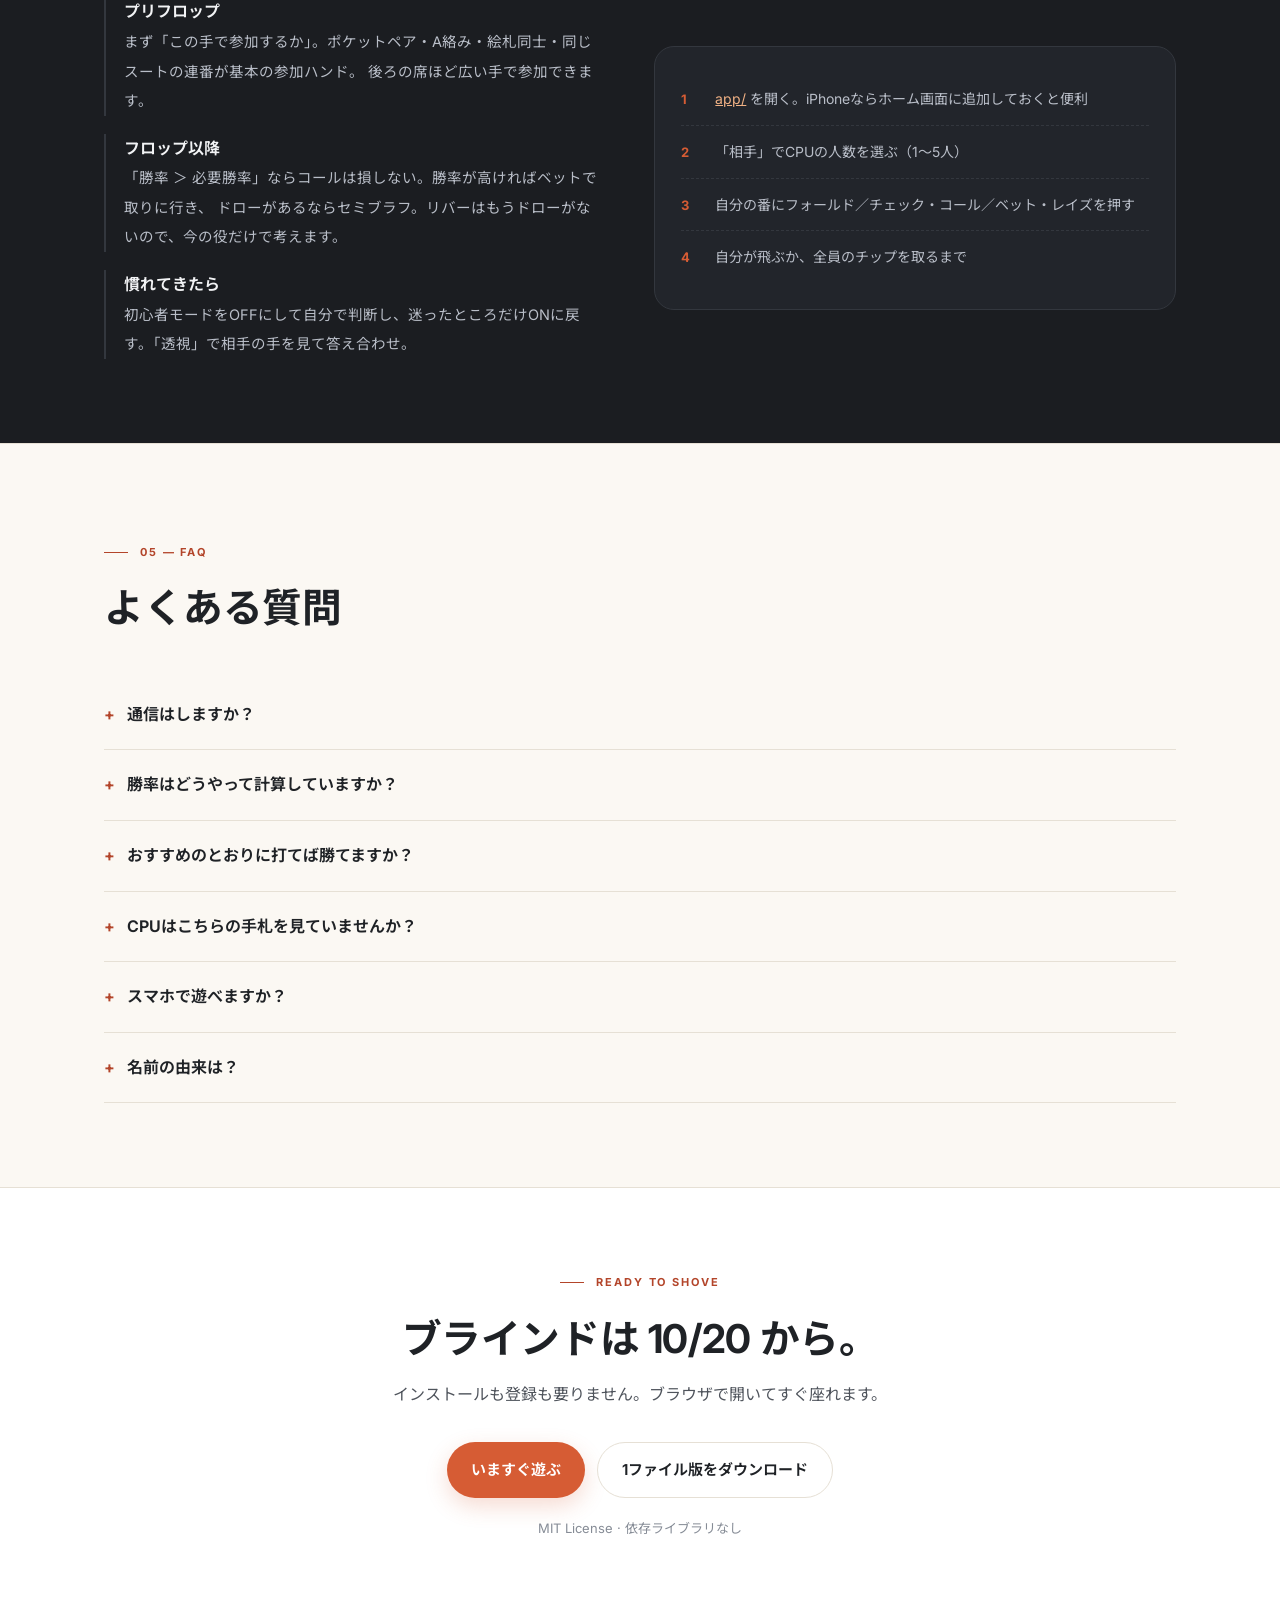
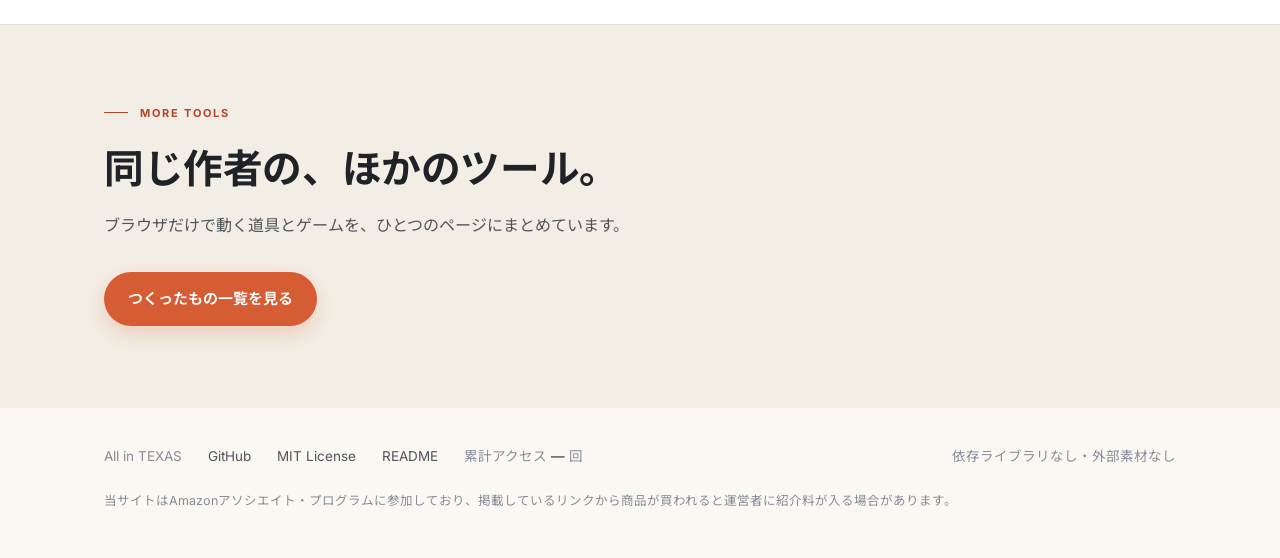
==== commit 52b9de8a: "Link to the portal instead of listing every sibling tool ツールを追加するたびに全ページの相互リンクを直す手間をなくすため、 「同じ作者の、ほか" ====
--- a/index.html
+++ b/index.html
@@ -353,13 +353,10 @@
       <div class="sec-head">
         <p class="eyebrow">MORE TOOLS</p>
         <h2>同じ作者の、ほかのツール。</h2>
-      </div>
-      <div class="family-grid">
-        <a class="fam" href="https://pikaring.github.io/rock-on-mj/"><img src="https://pikaring.github.io/rock-on-mj/assets/icon.png" alt=""><b>ROCK ON MJ</b><span>Web会議を録音して、PCの中だけで文字起こし</span></a>
-        <a class="fam" href="https://pikaring.github.io/ride-on-qc/"><img src="https://pikaring.github.io/ride-on-qc/assets/icon.png" alt=""><b>Ride on QC</b><span>曲がり角ごとの地図と風向きが出る、ブルベのキューシート</span></a>
-        <a class="fam" href="https://pikaring.github.io/reach-on-sanma/"><img src="https://pikaring.github.io/reach-on-sanma/assets/icon.png" alt=""><b>Reach on SANMA</b><span>登録もダウンロードも要らない三人麻雀</span></a>
-        <a class="fam" href="https://pikaring.github.io/eat-on-gpx/"><img src="https://pikaring.github.io/eat-on-gpx/assets/icon.png" alt=""><b>Eat on GPX</b><span>ルート沿いのコンビニ・食堂を、スタートからの距離順に</span></a>
-        <a class="fam current" href="https://pikaring.github.io/all-in-texas/"><img src="assets/icon.png" alt=""><b>All in TEXAS</b><span>勝率が見える、初心者のためのテキサスホールデム</span><em>このページ</em></a>
+        <p>ブラウザだけで動く道具とゲームを、ひとつのページにまとめています。</p>
+      </div>
+      <div class="hero-actions">
+        <a class="btn btn-main" href="https://pikaring.github.io/portal/">つくったもの一覧を見る</a>
       </div>
     </div>
   </section>
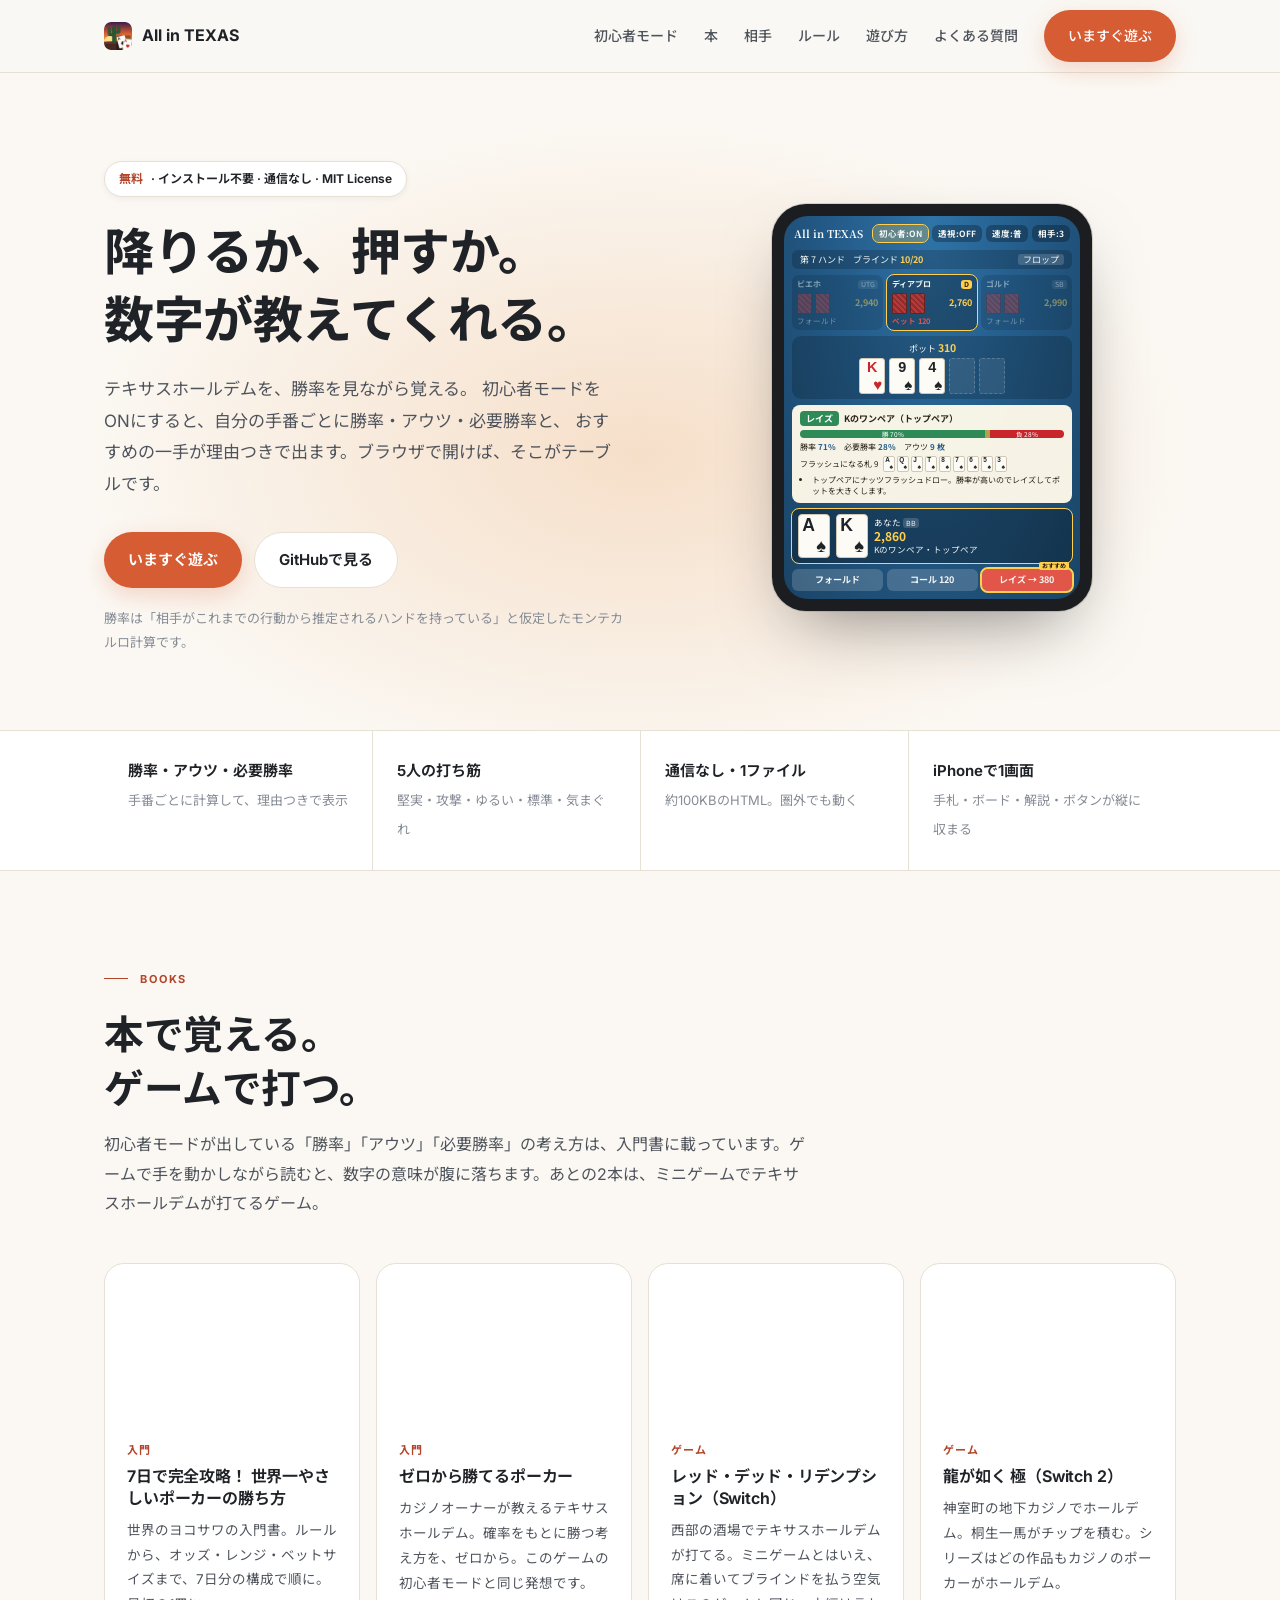
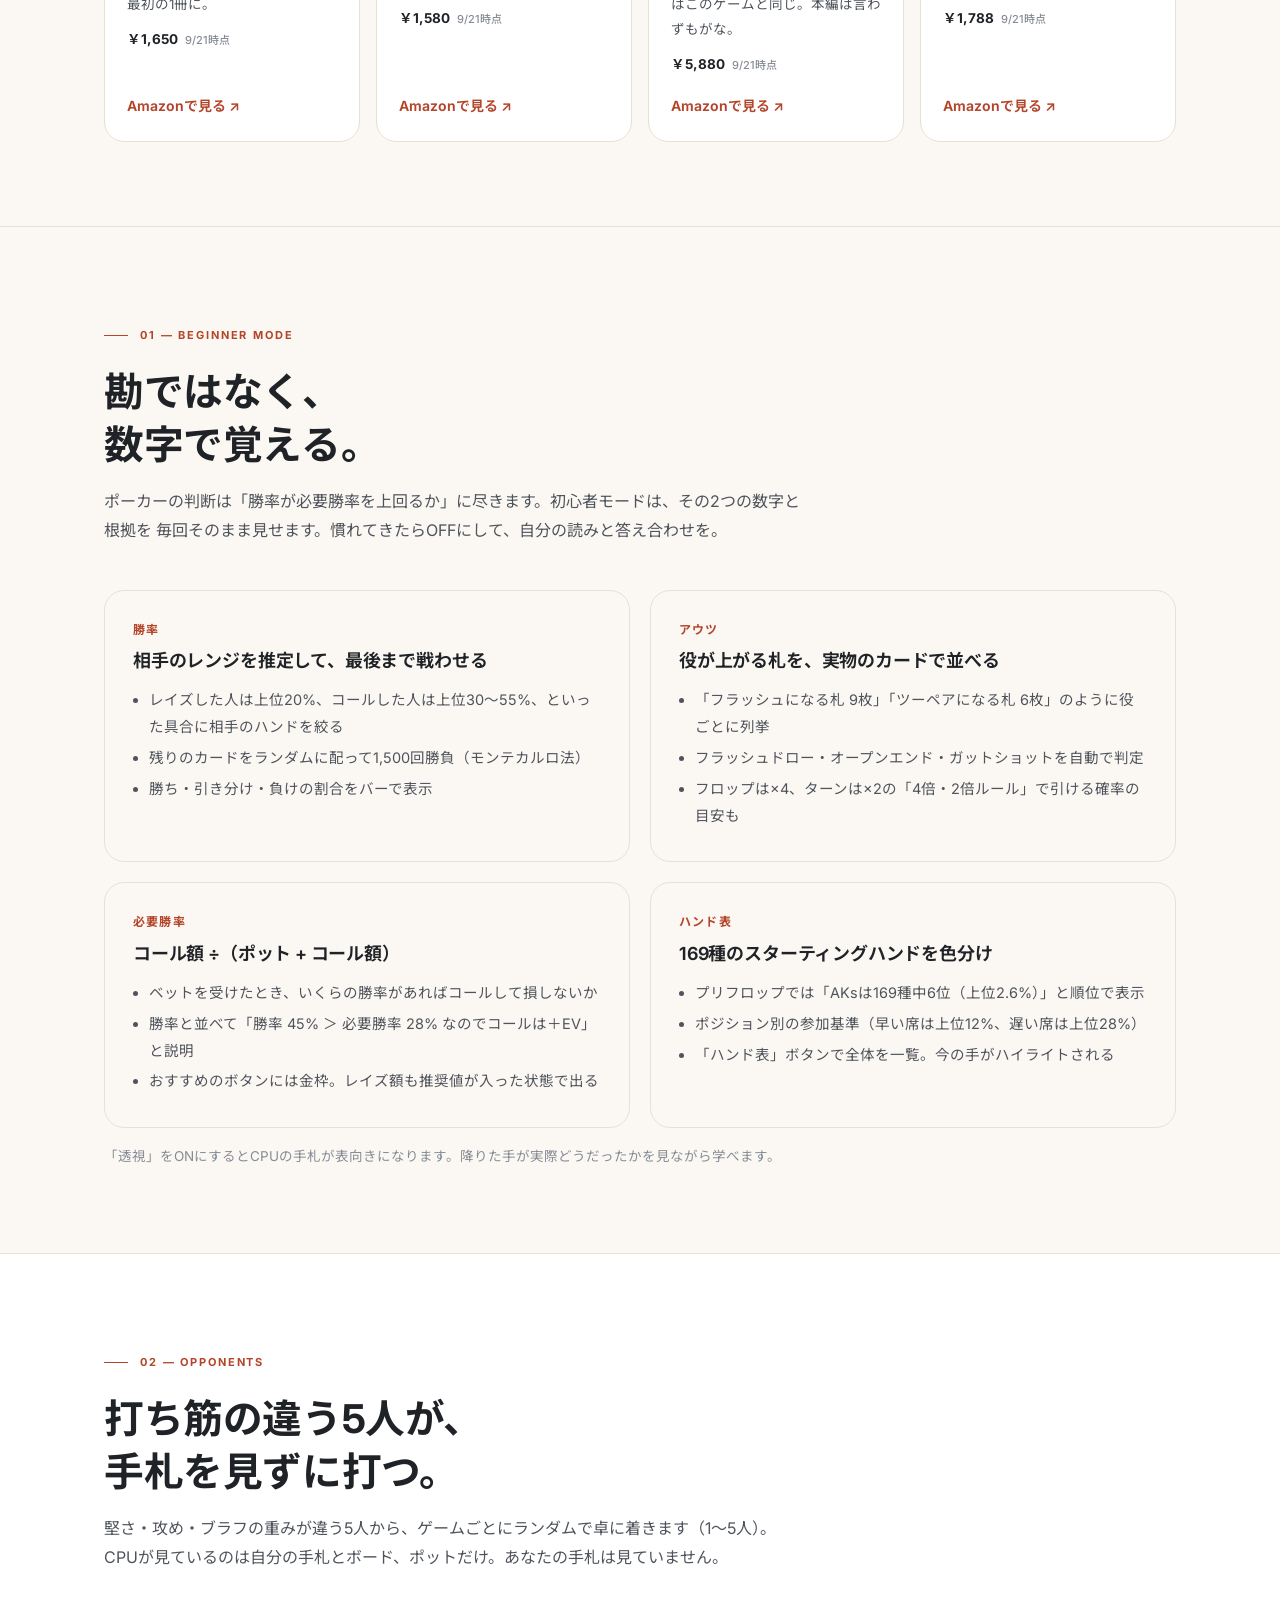
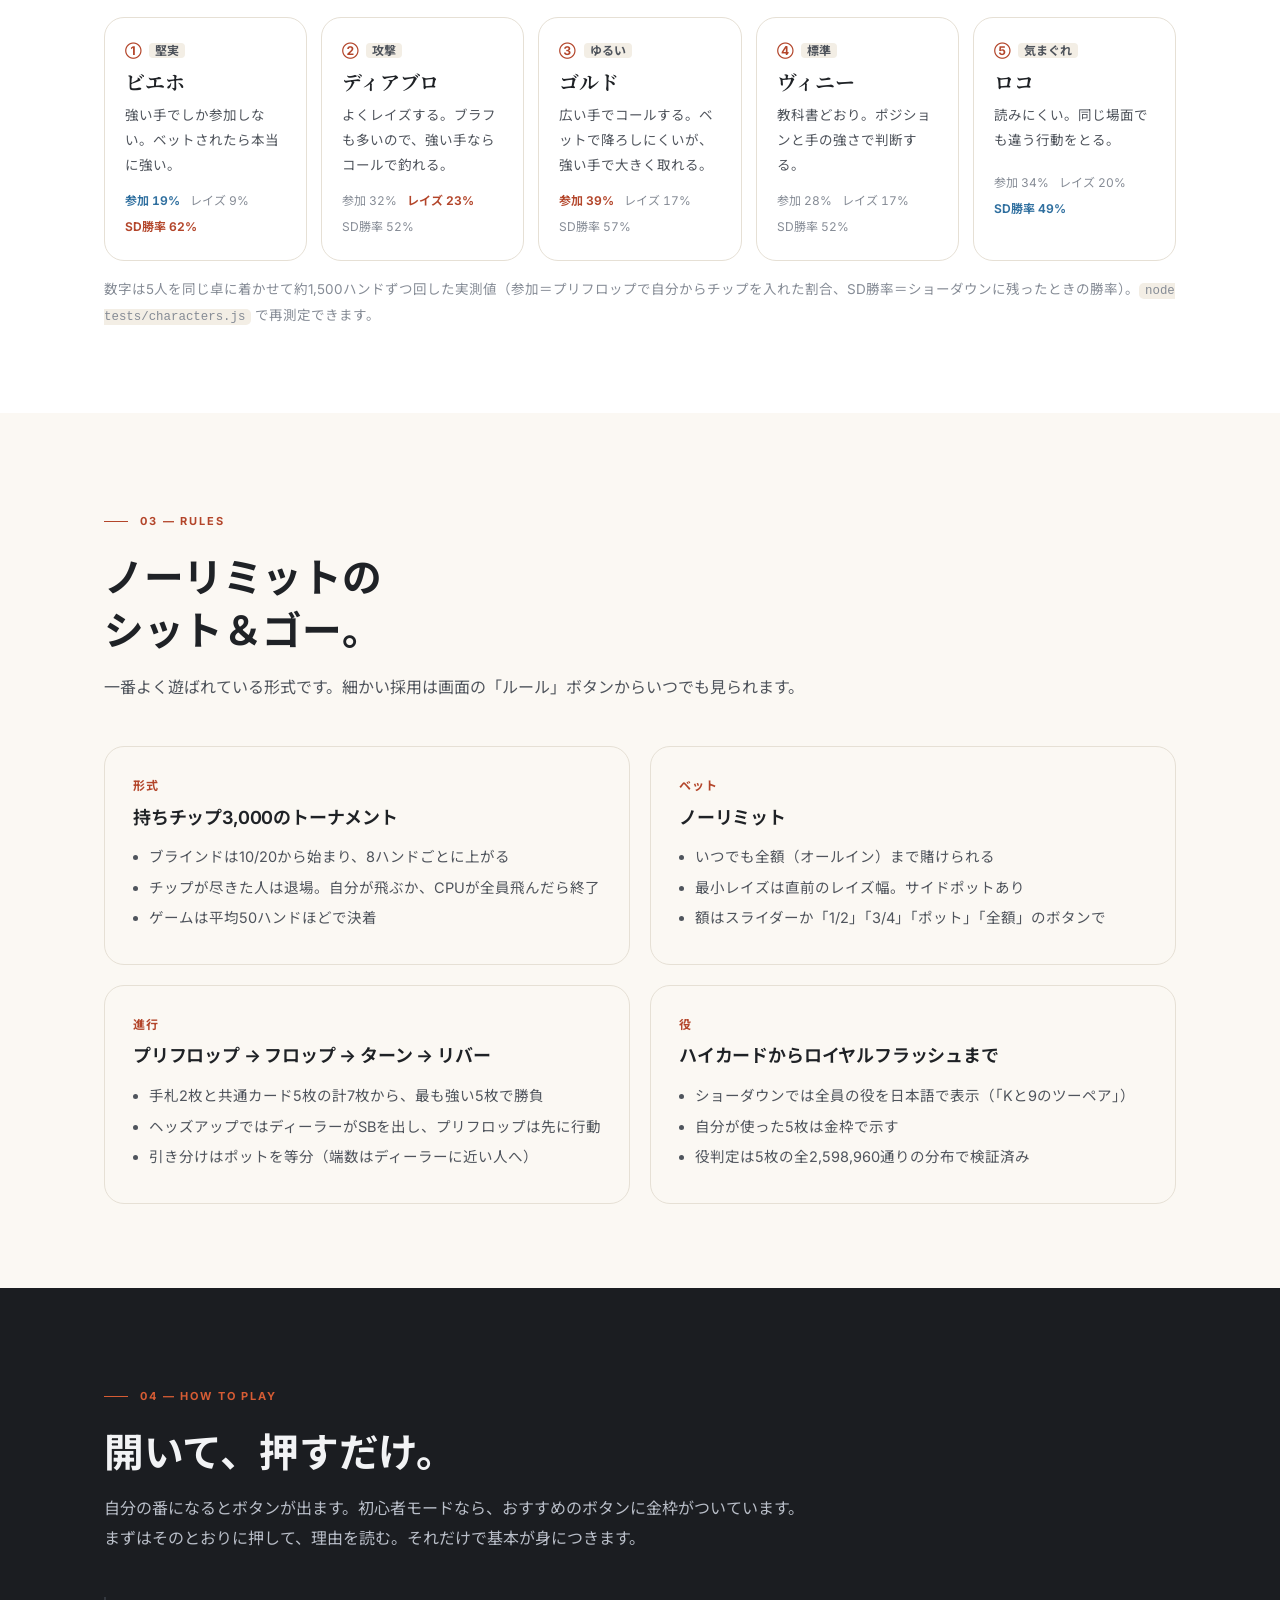
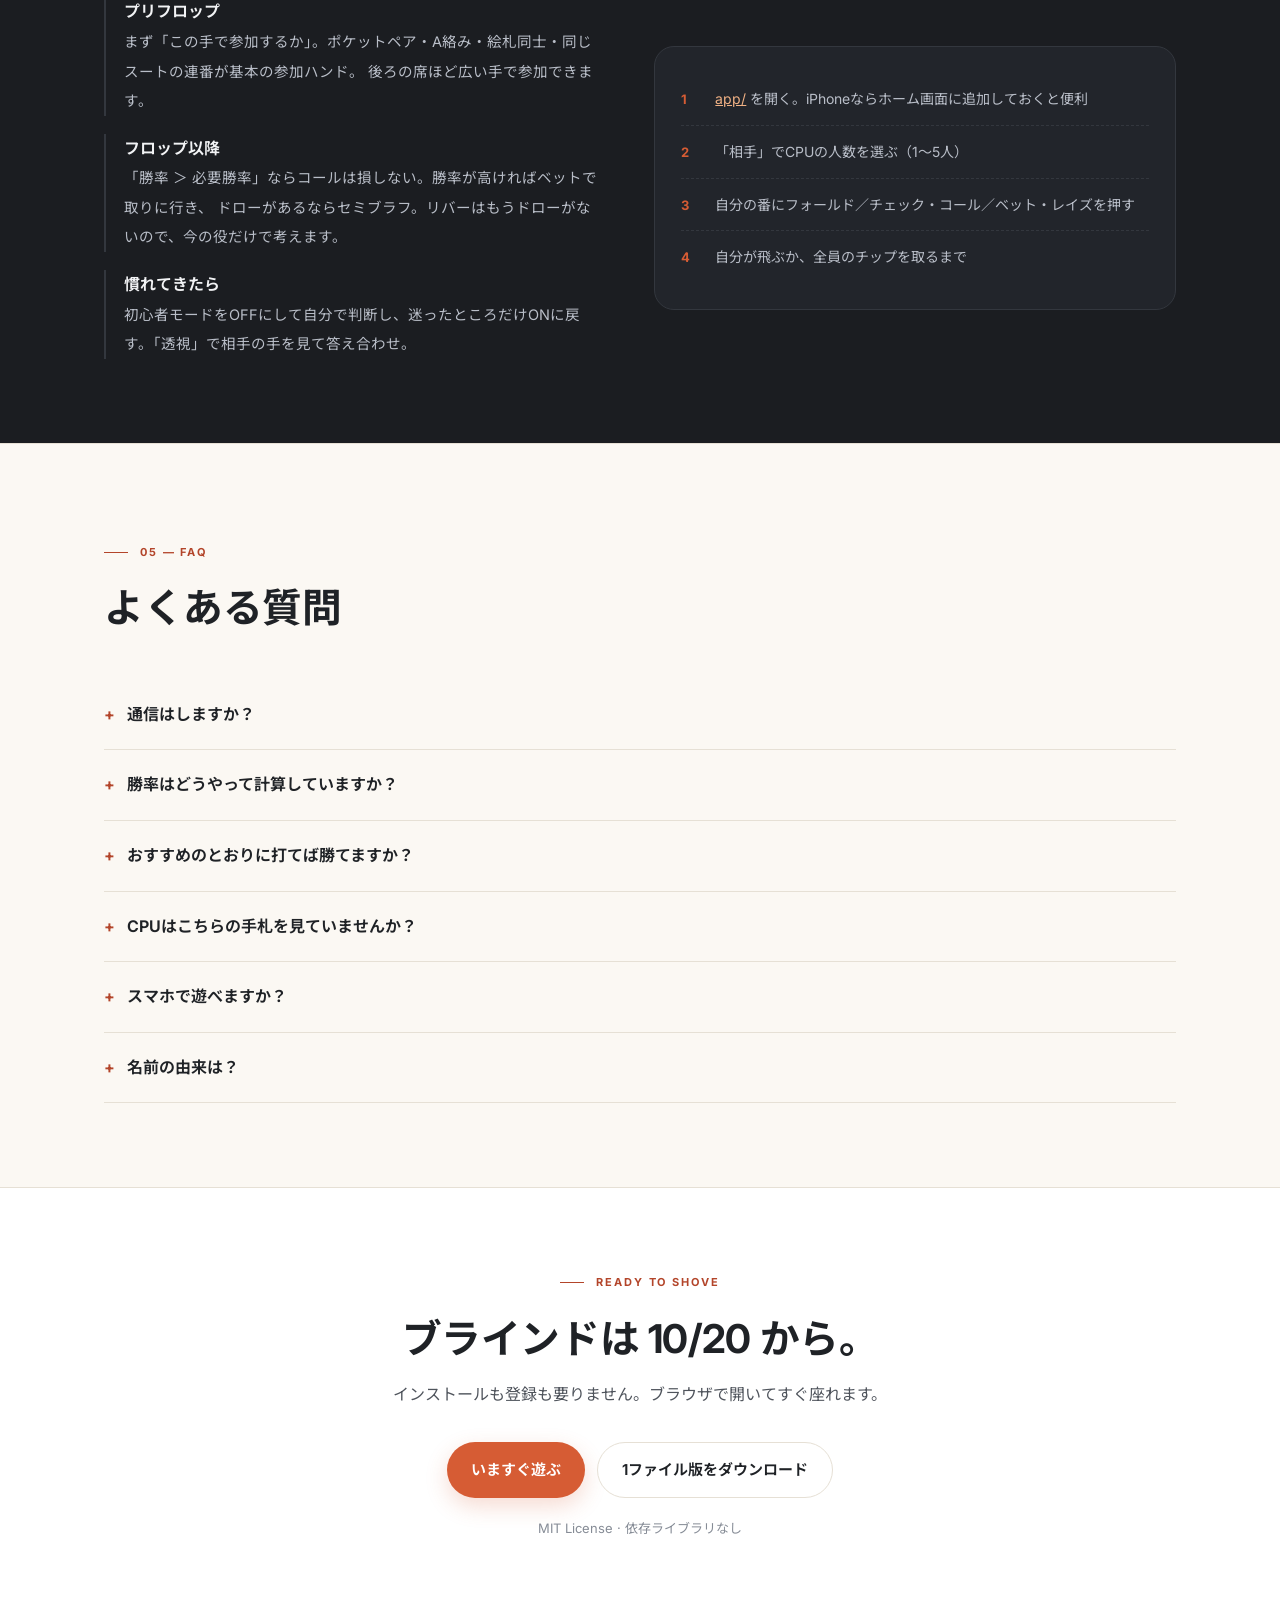
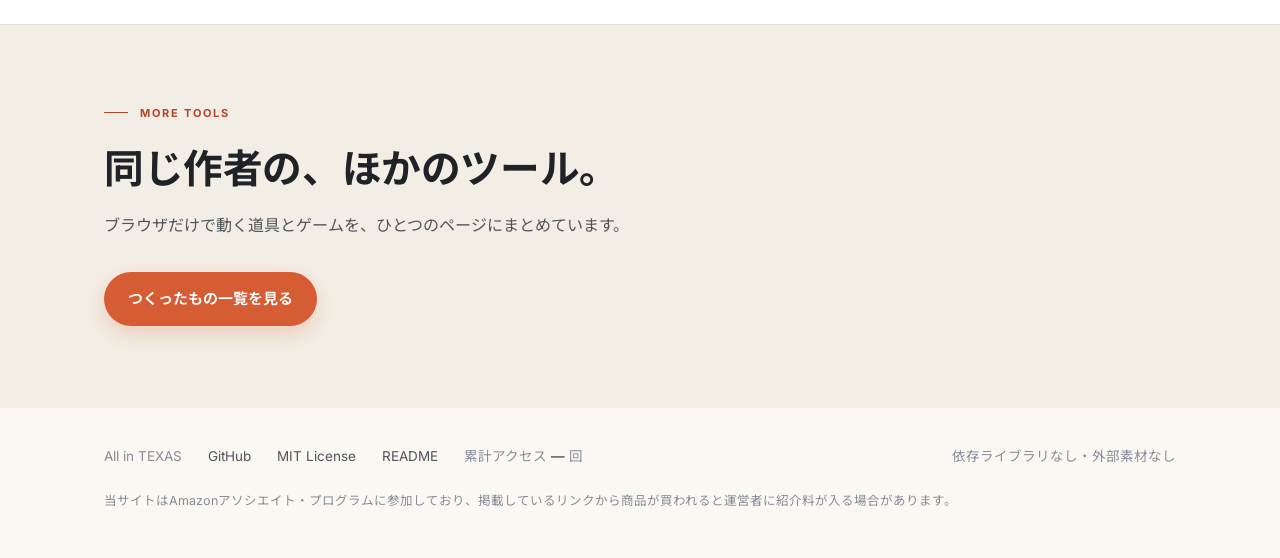
==== commit 300e2ac8: "検索エンジン向けに sitemap / canonical / 構造化データを 足す ・sitemap.xml … 紹介ページと /app/ の 2本 ・rel="canonical" … 同じ ペー" ====
--- a/index.html
+++ b/index.html
@@ -5,6 +5,7 @@
 <meta name="viewport" content="width=device-width,initial-scale=1">
 <title>All in TEXAS｜勝率が見える、初心者のためのテキサスホールデム</title>
 <meta name="description" content="インストール不要・通信なし・1ファイルで動くテキサスホールデム。初心者モードをONにすると、手番ごとに勝率・アウツ・必要勝率と、おすすめの一手を理由つきで表示。打ち筋の違う5人のCPUと対戦。">
+<link rel="canonical" href="https://pikaring.github.io/all-in-texas/">
 <meta property="og:title" content="All in TEXAS">
 <meta property="og:description" content="降りるか、押すか。数字が教えてくれる。勝率・アウツ・必要勝率が見える、初心者のためのテキサスホールデム。">
 <meta property="og:type" content="website">
@@ -21,6 +22,32 @@
 <link rel="preconnect" href="https://fonts.gstatic.com" crossorigin>
 <link href="https://fonts.googleapis.com/css2?family=Inter:wght@400;500;600;650;700;750&family=Noto+Sans+JP:wght@400;500;600;700&family=Noto+Serif+JP:wght@700&display=swap" rel="stylesheet">
 <link rel="stylesheet" href="assets/site.css">
+<script type="application/ld+json">
+{
+  "@context": "https://schema.org",
+  "@type": "WebApplication",
+  "name": "All in TEXAS",
+  "url": "https://pikaring.github.io/all-in-texas/",
+  "description": "インストール不要・通信なし・1ファイルで動くテキサスホールデム。初心者モードをONにすると、手番ごとに勝率・アウツ・必要勝率と、おすすめの一手を理由つきで表示。打ち筋の違う5人のCPUと対戦。",
+  "applicationCategory": "GameApplication",
+  "operatingSystem": "すべて（ウェブブラウザ）",
+  "inLanguage": "ja",
+  "isAccessibleForFree": true,
+  "offers": {
+    "@type": "Offer",
+    "price": "0",
+    "priceCurrency": "JPY"
+  },
+  "license": "https://opensource.org/licenses/MIT",
+  "author": {
+    "@type": "Person",
+    "name": "pikaring",
+    "url": "https://pikaring.github.io/portal/"
+  },
+  "browserRequirements": "JavaScript が 動く ブラウザ",
+  "screenshot": "https://pikaring.github.io/all-in-texas/assets/og.png"
+}
+</script>
 </head>
 <body>
 
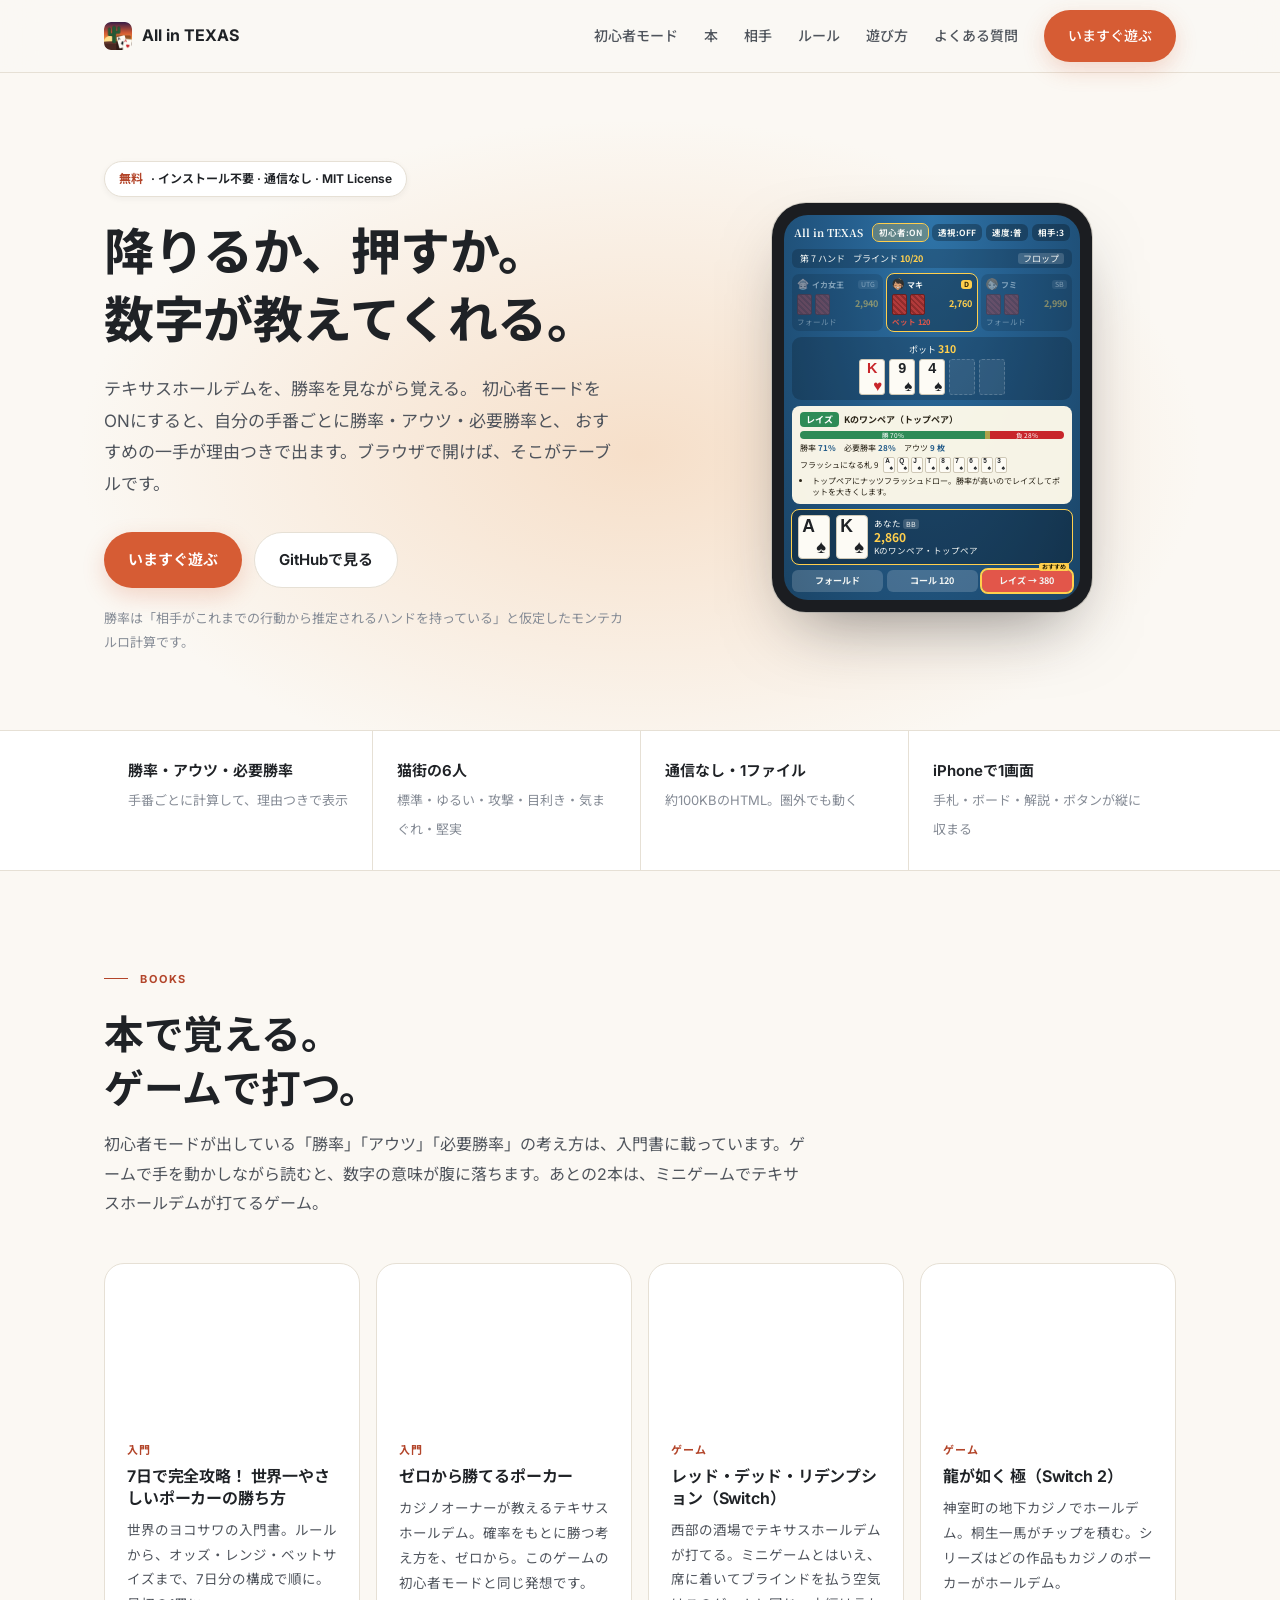
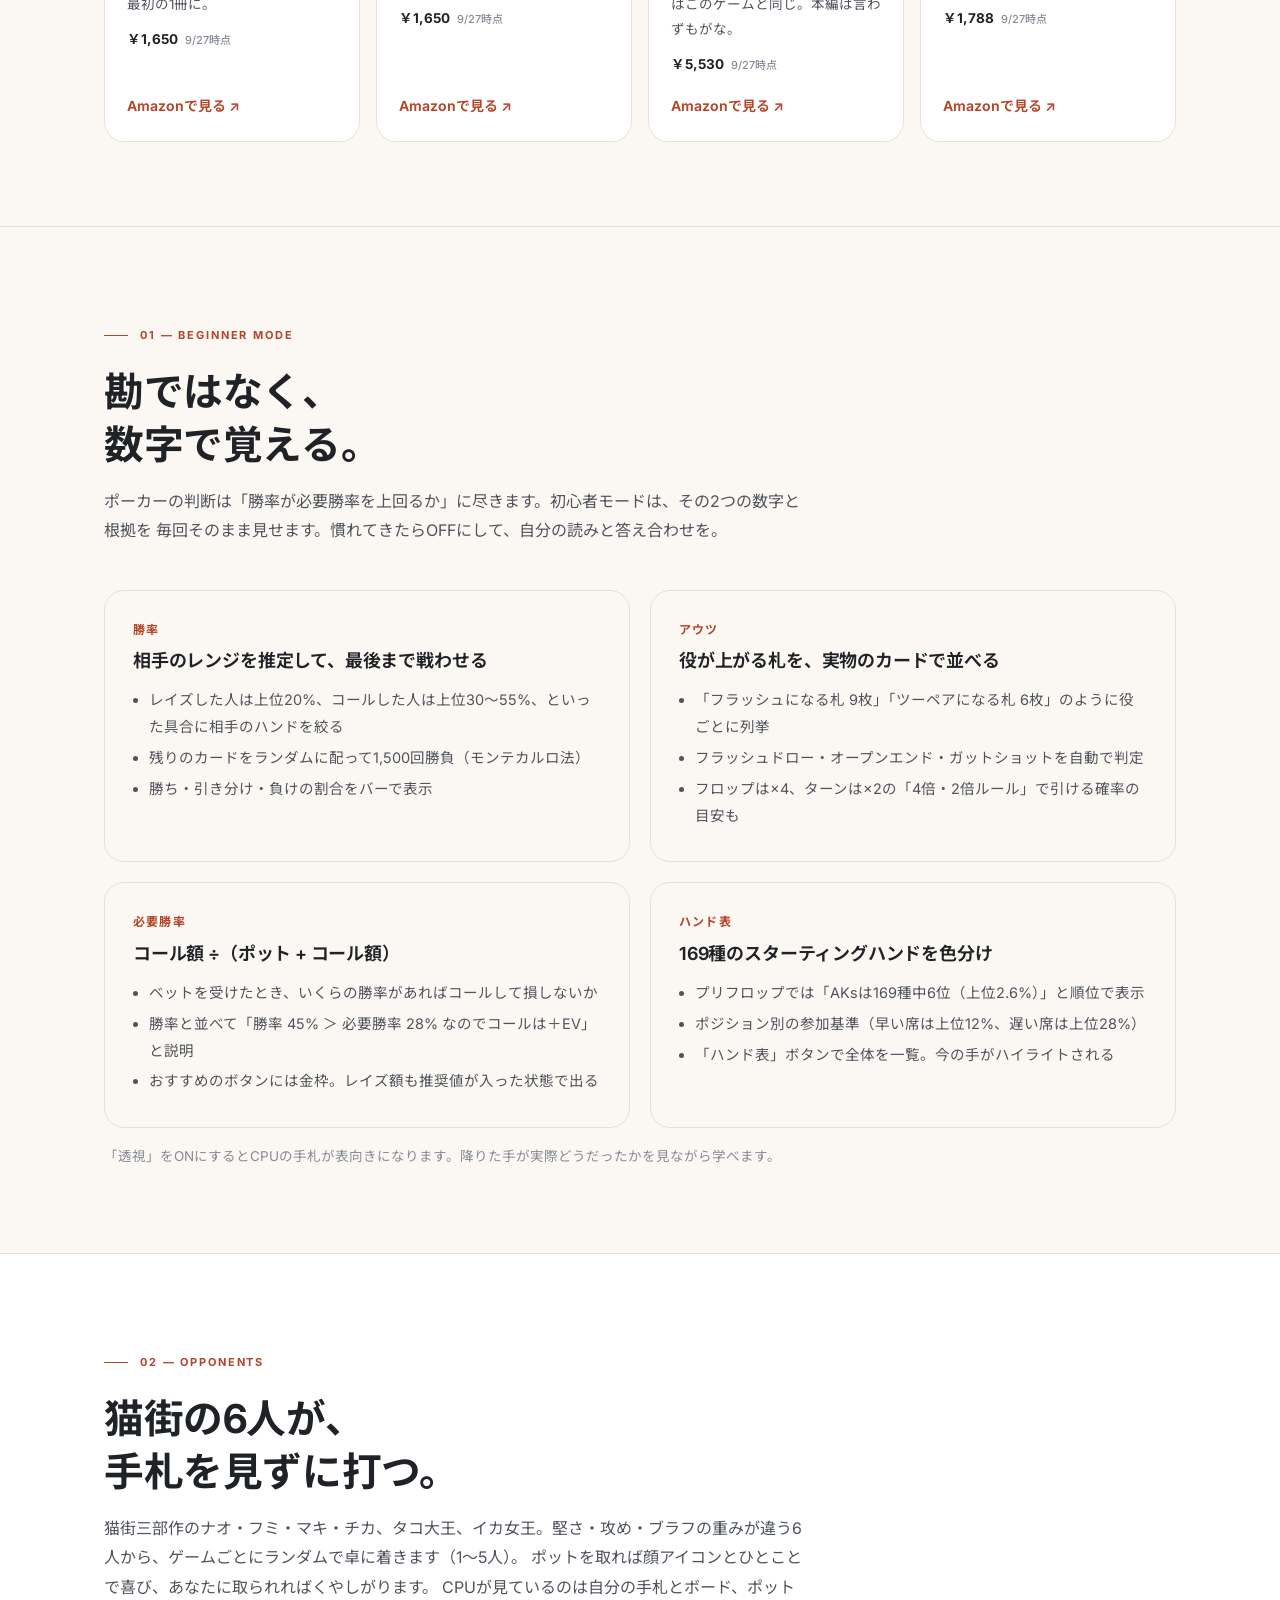
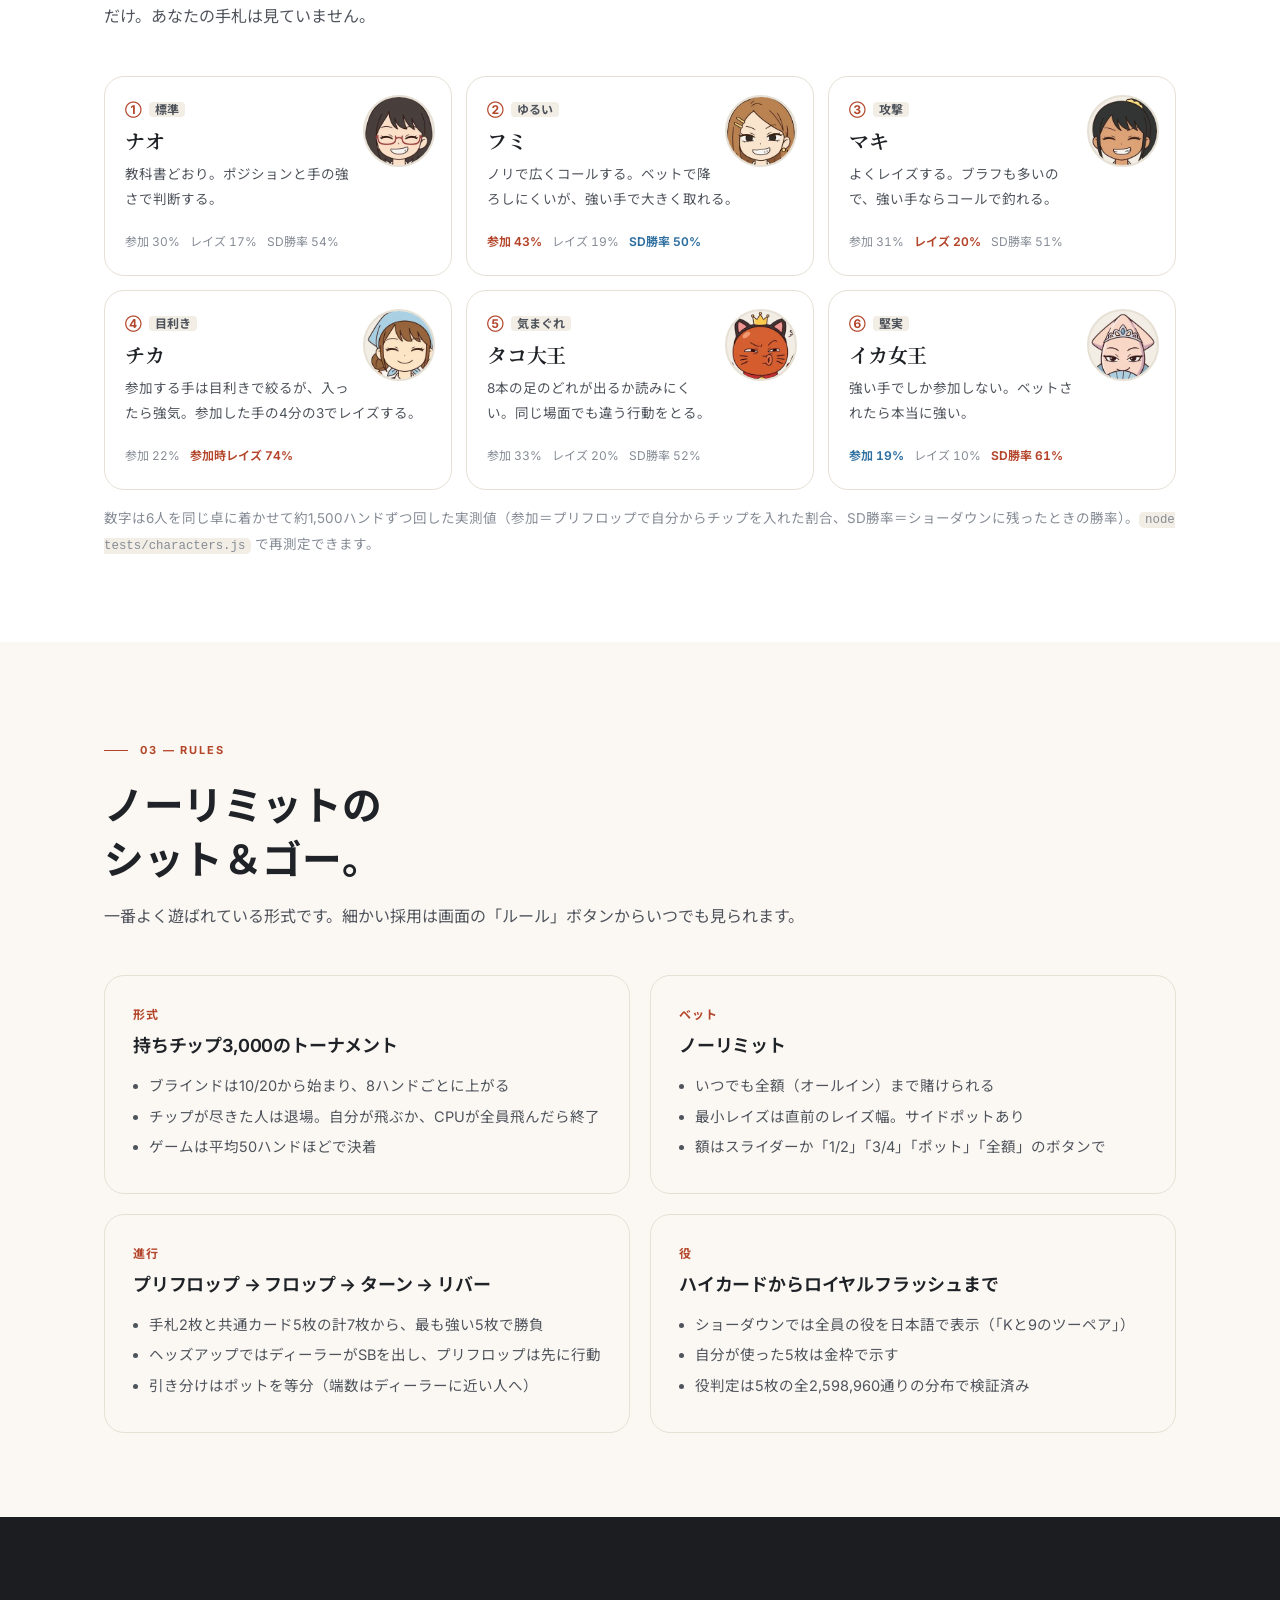
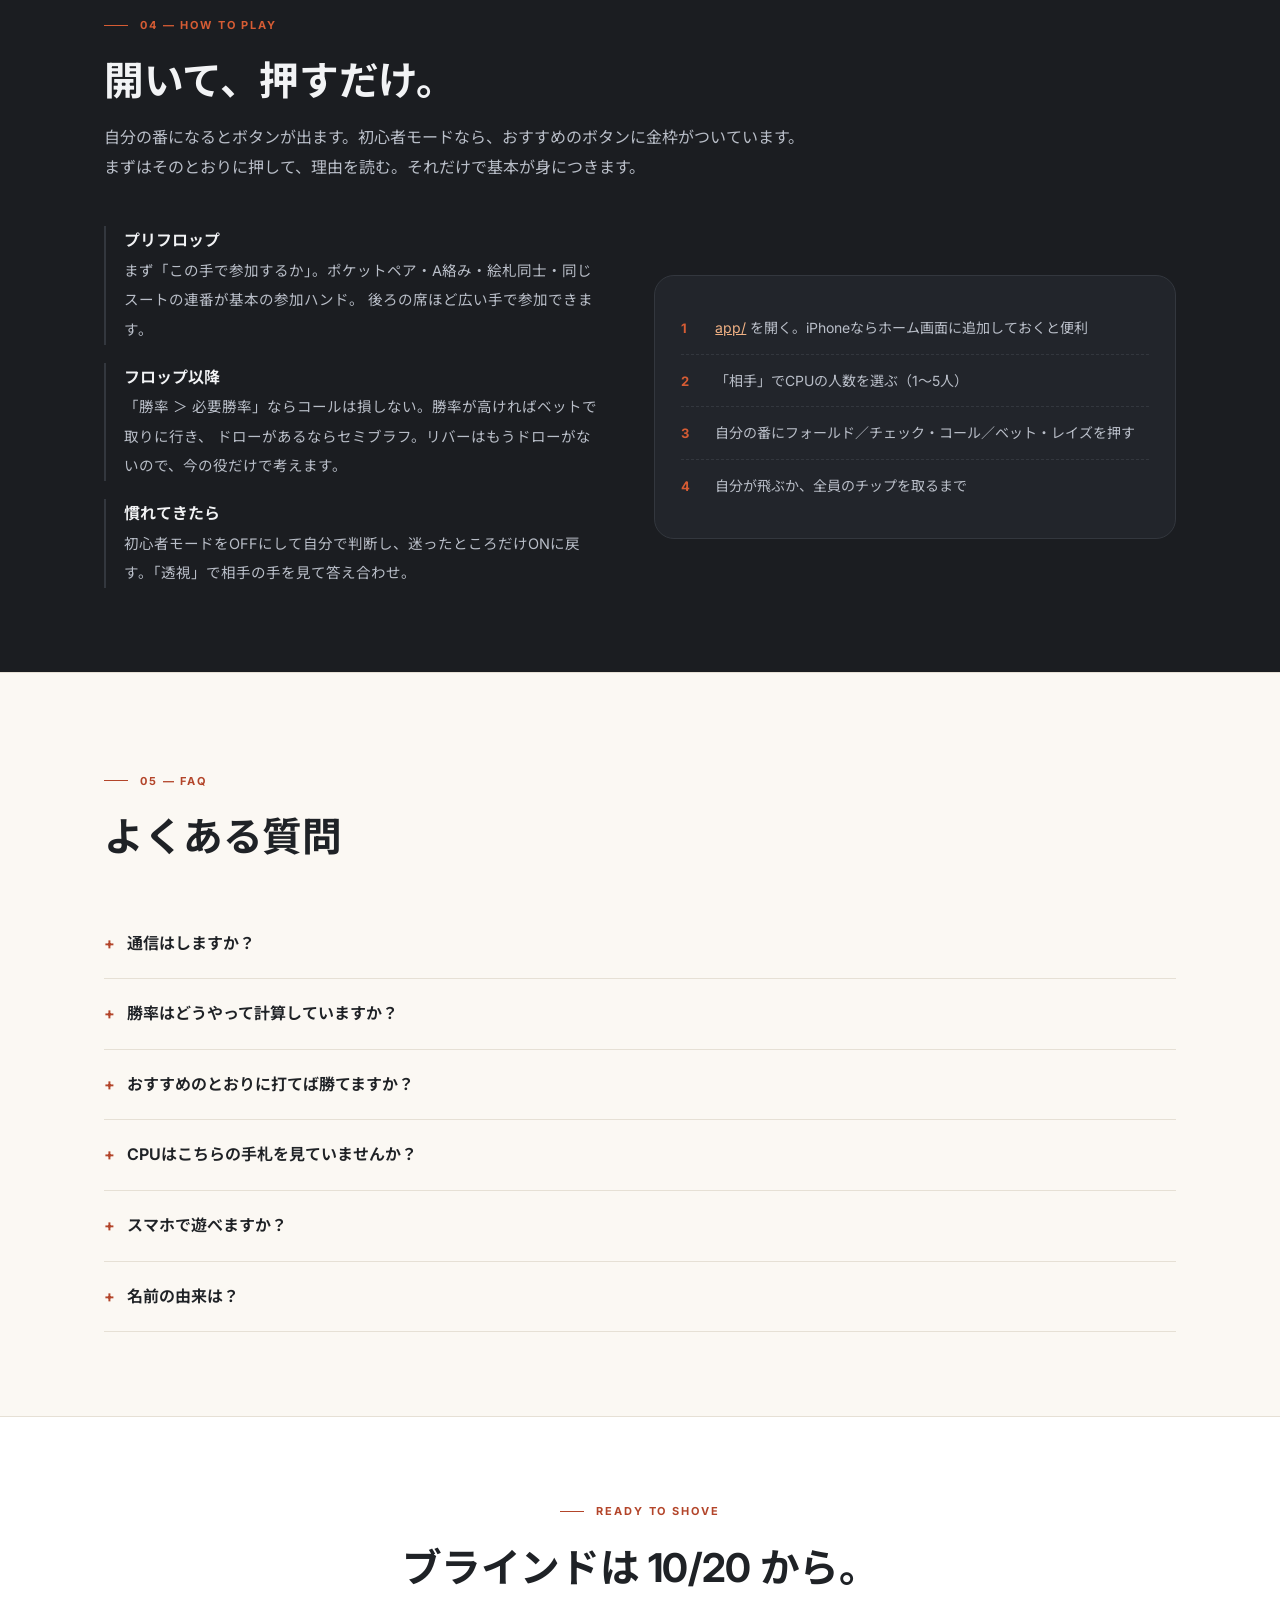
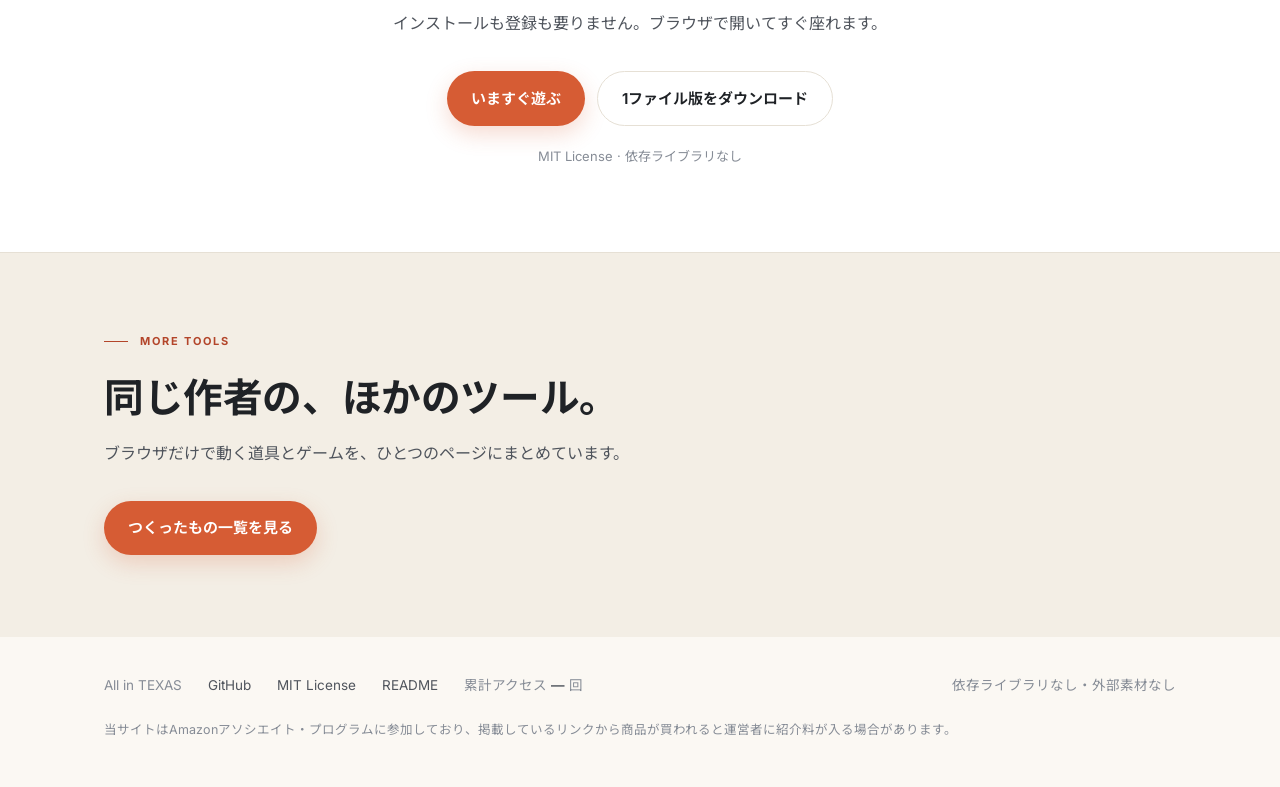
==== commit 27b9ee87: "対戦相手を猫街三部作の6人に差し替え、顔アイコンとひとことを追加 - ナオ・フミ・マキ・チカ・タコ大王・イカ女王（相手の人数ぶんをランダムに）   従来の5つの打ち筋を割り当て、チカ（参加は絞り、入っ" ====
--- a/index.html
+++ b/index.html
@@ -22,6 +22,14 @@
 <link rel="preconnect" href="https://fonts.gstatic.com" crossorigin>
 <link href="https://fonts.googleapis.com/css2?family=Inter:wght@400;500;600;650;700;750&family=Noto+Sans+JP:wght@400;500;600;700&family=Noto+Serif+JP:wght@700&display=swap" rel="stylesheet">
 <link rel="stylesheet" href="assets/site.css">
+<!-- Google tag (gtag.js) -->
+<script async src="https://www.googletagmanager.com/gtag/js?id=G-3FCFQY4W85"></script>
+<script>
+  window.dataLayer = window.dataLayer || [];
+  function gtag(){dataLayer.push(arguments);}
+  gtag('js', new Date());
+  gtag('config', 'G-3FCFQY4W85');
+</script>
 <script type="application/ld+json">
 {
   "@context": "https://schema.org",
@@ -42,7 +50,7 @@
   "author": {
     "@type": "Person",
     "name": "pikaring",
-    "url": "https://pikaring.github.io/portal/"
+    "url": "https://pikaring.github.io/"
   },
   "browserRequirements": "JavaScript が 動く ブラウザ",
   "screenshot": "https://pikaring.github.io/all-in-texas/assets/og.png"
@@ -90,9 +98,9 @@
           <div class="ib"><span>第 7 ハンド</span><span>ブラインド <b>10/20</b></span><span class="st">フロップ</span></div>
 
           <div class="opps">
-            <div class="seat fold"><div class="sh"><b>ビエホ</b><span class="pos">UTG</span></div><div class="sb"><i class="c back"></i><i class="c back"></i><span class="stk">2,940</span></div><div class="sf">フォールド</div></div>
-            <div class="seat act"><div class="sh"><b>ディアブロ</b><span class="pos d">D</span></div><div class="sb"><i class="c back"></i><i class="c back"></i><span class="stk">2,760</span></div><div class="sf strong">ベット 120</div></div>
-            <div class="seat fold"><div class="sh"><b>ゴルド</b><span class="pos">SB</span></div><div class="sb"><i class="c back"></i><i class="c back"></i><span class="stk">2,990</span></div><div class="sf">フォールド</div></div>
+            <div class="seat fold"><div class="sh"><b><img class="fc" src="assets/faces/queen.webp" alt="">イカ女王</b><span class="pos">UTG</span></div><div class="sb"><i class="c back"></i><i class="c back"></i><span class="stk">2,940</span></div><div class="sf">フォールド</div></div>
+            <div class="seat act"><div class="sh"><b><img class="fc" src="assets/faces/maki.webp" alt="">マキ</b><span class="pos d">D</span></div><div class="sb"><i class="c back"></i><i class="c back"></i><span class="stk">2,760</span></div><div class="sf strong">ベット 120</div></div>
+            <div class="seat fold"><div class="sh"><b><img class="fc" src="assets/faces/fumi.webp" alt="">フミ</b><span class="pos">SB</span></div><div class="sb"><i class="c back"></i><i class="c back"></i><span class="stk">2,990</span></div><div class="sf">フォールド</div></div>
           </div>
 
           <div class="center">
@@ -121,7 +129,7 @@
   <div class="specs">
     <div class="wrap specs-grid">
       <div class="spec"><b>勝率・アウツ・必要勝率</b><span>手番ごとに計算して、理由つきで表示</span></div>
-      <div class="spec"><b>5人の打ち筋</b><span>堅実・攻撃・ゆるい・標準・気まぐれ</span></div>
+      <div class="spec"><b>猫街の6人</b><span>標準・ゆるい・攻撃・目利き・気まぐれ・堅実</span></div>
       <div class="spec"><b>通信なし・1ファイル</b><span>約100KBのHTML。圏外でも動く</span></div>
       <div class="spec"><b>iPhoneで1画面</b><span>手札・ボード・解説・ボタンが縦に収まる</span></div>
     </div>
@@ -218,19 +226,21 @@
     <div class="wrap">
       <div class="sec-head">
         <p class="eyebrow">02 — OPPONENTS</p>
-        <h2>打ち筋の違う5人が、<br>手札を見ずに打つ。</h2>
-        <p>堅さ・攻め・ブラフの重みが違う5人から、ゲームごとにランダムで卓に着きます（1〜5人）。
+        <h2>猫街の6人が、<br>手札を見ずに打つ。</h2>
+        <p>猫街三部作のナオ・フミ・マキ・チカ、タコ大王、イカ女王。堅さ・攻め・ブラフの重みが違う6人から、ゲームごとにランダムで卓に着きます（1〜5人）。
+          ポットを取れば顔アイコンとひとことで喜び、あなたに取られればくやしがります。
           CPUが見ているのは自分の手札とボード、ポットだけ。あなたの手札は見ていません。</p>
       </div>
 
       <div class="chars">
-        <div class="char"><div class="cn">①<span class="tag">堅実</span></div><h3>ビエホ</h3><p>強い手でしか参加しない。ベットされたら本当に強い。</p><div class="stat"><span class="cool">参加 19%</span><span>レイズ 9%</span><span class="hot">SD勝率 62%</span></div></div>
-        <div class="char"><div class="cn">②<span class="tag">攻撃</span></div><h3>ディアブロ</h3><p>よくレイズする。ブラフも多いので、強い手ならコールで釣れる。</p><div class="stat"><span>参加 32%</span><span class="hot">レイズ 23%</span><span>SD勝率 52%</span></div></div>
-        <div class="char"><div class="cn">③<span class="tag">ゆるい</span></div><h3>ゴルド</h3><p>広い手でコールする。ベットで降ろしにくいが、強い手で大きく取れる。</p><div class="stat"><span class="hot">参加 39%</span><span>レイズ 17%</span><span>SD勝率 57%</span></div></div>
-        <div class="char"><div class="cn">④<span class="tag">標準</span></div><h3>ヴィニー</h3><p>教科書どおり。ポジションと手の強さで判断する。</p><div class="stat"><span>参加 28%</span><span>レイズ 17%</span><span>SD勝率 52%</span></div></div>
-        <div class="char"><div class="cn">⑤<span class="tag">気まぐれ</span></div><h3>ロコ</h3><p>読みにくい。同じ場面でも違う行動をとる。</p><div class="stat"><span>参加 34%</span><span>レイズ 20%</span><span class="cool">SD勝率 49%</span></div></div>
-      </div>
-      <p class="note">数字は5人を同じ卓に着かせて約1,500ハンドずつ回した実測値（参加＝プリフロップで自分からチップを入れた割合、SD勝率＝ショーダウンに残ったときの勝率）。<code>node tests/characters.js</code> で再測定できます。</p>
+        <div class="char"><img class="face" src="assets/faces/nao.webp" alt=""><div class="cn">①<span class="tag">標準</span></div><h3>ナオ</h3><p>教科書どおり。ポジションと手の強さで判断する。</p><div class="stat"><span>参加 30%</span><span>レイズ 17%</span><span>SD勝率 54%</span></div></div>
+        <div class="char"><img class="face" src="assets/faces/fumi.webp" alt=""><div class="cn">②<span class="tag">ゆるい</span></div><h3>フミ</h3><p>ノリで広くコールする。ベットで降ろしにくいが、強い手で大きく取れる。</p><div class="stat"><span class="hot">参加 43%</span><span>レイズ 19%</span><span class="cool">SD勝率 50%</span></div></div>
+        <div class="char"><img class="face" src="assets/faces/maki.webp" alt=""><div class="cn">③<span class="tag">攻撃</span></div><h3>マキ</h3><p>よくレイズする。ブラフも多いので、強い手ならコールで釣れる。</p><div class="stat"><span>参加 31%</span><span class="hot">レイズ 20%</span><span>SD勝率 51%</span></div></div>
+        <div class="char"><img class="face" src="assets/faces/chika.webp" alt=""><div class="cn">④<span class="tag">目利き</span></div><h3>チカ</h3><p>参加する手は目利きで絞るが、入ったら強気。参加した手の4分の3でレイズする。</p><div class="stat"><span>参加 22%</span><span class="hot">参加時レイズ 74%</span></div></div>
+        <div class="char"><img class="face" src="assets/faces/daiou.webp" alt=""><div class="cn">⑤<span class="tag">気まぐれ</span></div><h3>タコ大王</h3><p>8本の足のどれが出るか読みにくい。同じ場面でも違う行動をとる。</p><div class="stat"><span>参加 33%</span><span>レイズ 20%</span><span>SD勝率 52%</span></div></div>
+        <div class="char"><img class="face" src="assets/faces/queen.webp" alt=""><div class="cn">⑥<span class="tag">堅実</span></div><h3>イカ女王</h3><p>強い手でしか参加しない。ベットされたら本当に強い。</p><div class="stat"><span class="cool">参加 19%</span><span>レイズ 10%</span><span class="hot">SD勝率 61%</span></div></div>
+      </div>
+      <p class="note">数字は6人を同じ卓に着かせて約1,500ハンドずつ回した実測値（参加＝プリフロップで自分からチップを入れた割合、SD勝率＝ショーダウンに残ったときの勝率）。<code>node tests/characters.js</code> で再測定できます。</p>
     </div>
   </section>
 
@@ -383,7 +393,7 @@
         <p>ブラウザだけで動く道具とゲームを、ひとつのページにまとめています。</p>
       </div>
       <div class="hero-actions">
-        <a class="btn btn-main" href="https://pikaring.github.io/portal/">つくったもの一覧を見る</a>
+        <a class="btn btn-main" href="https://pikaring.github.io/">つくったもの一覧を見る</a>
       </div>
     </div>
   </section>
--- a/assets/site.css
+++ b/assets/site.css
@@ -182,7 +182,9 @@
 .sec-head p { margin-top: 14px; }
 
 /* ---- 対戦相手 ---- */
-.chars { display: grid; grid-template-columns: repeat(5, 1fr); gap: 14px; }
+.chars { display: grid; grid-template-columns: repeat(3, 1fr); gap: 14px; }
+.char .face { width: 72px; height: 72px; border-radius: 50%; float: right; margin: -4px -4px 4px 8px; background: var(--cream); border: 2px solid var(--line); }
+.sh .fc { width: 12px; height: 12px; border-radius: 50%; vertical-align: -2px; margin-right: 3px; display: inline-block; }
 .char { background: var(--white); border: 1px solid var(--line); border-radius: var(--radius); padding: 22px 20px; transition: box-shadow .2s, transform .2s; }
 .char:hover { box-shadow: 0 18px 44px -20px #1f22262e; transform: translateY(-2px); }
 .char .cn { font-size: 12px; font-weight: 700; color: var(--ember-dark); letter-spacing: .1em; }
